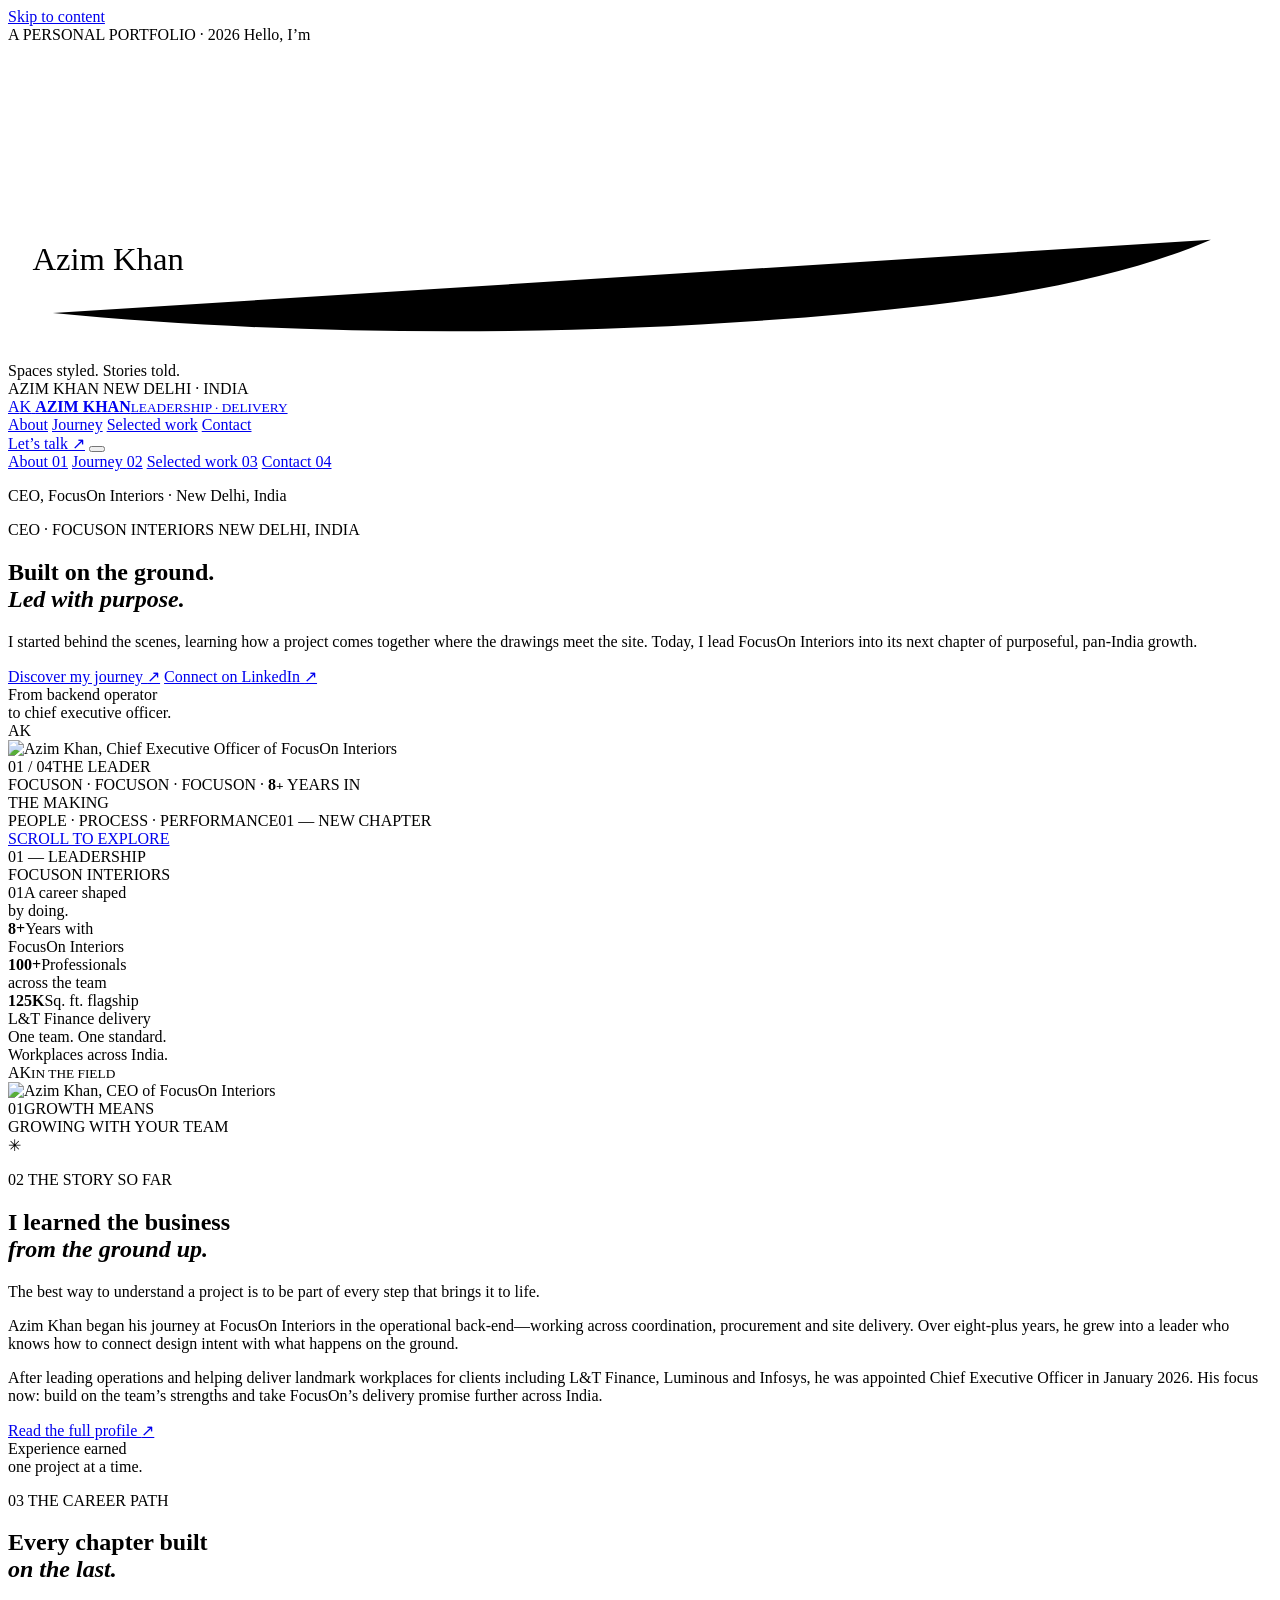
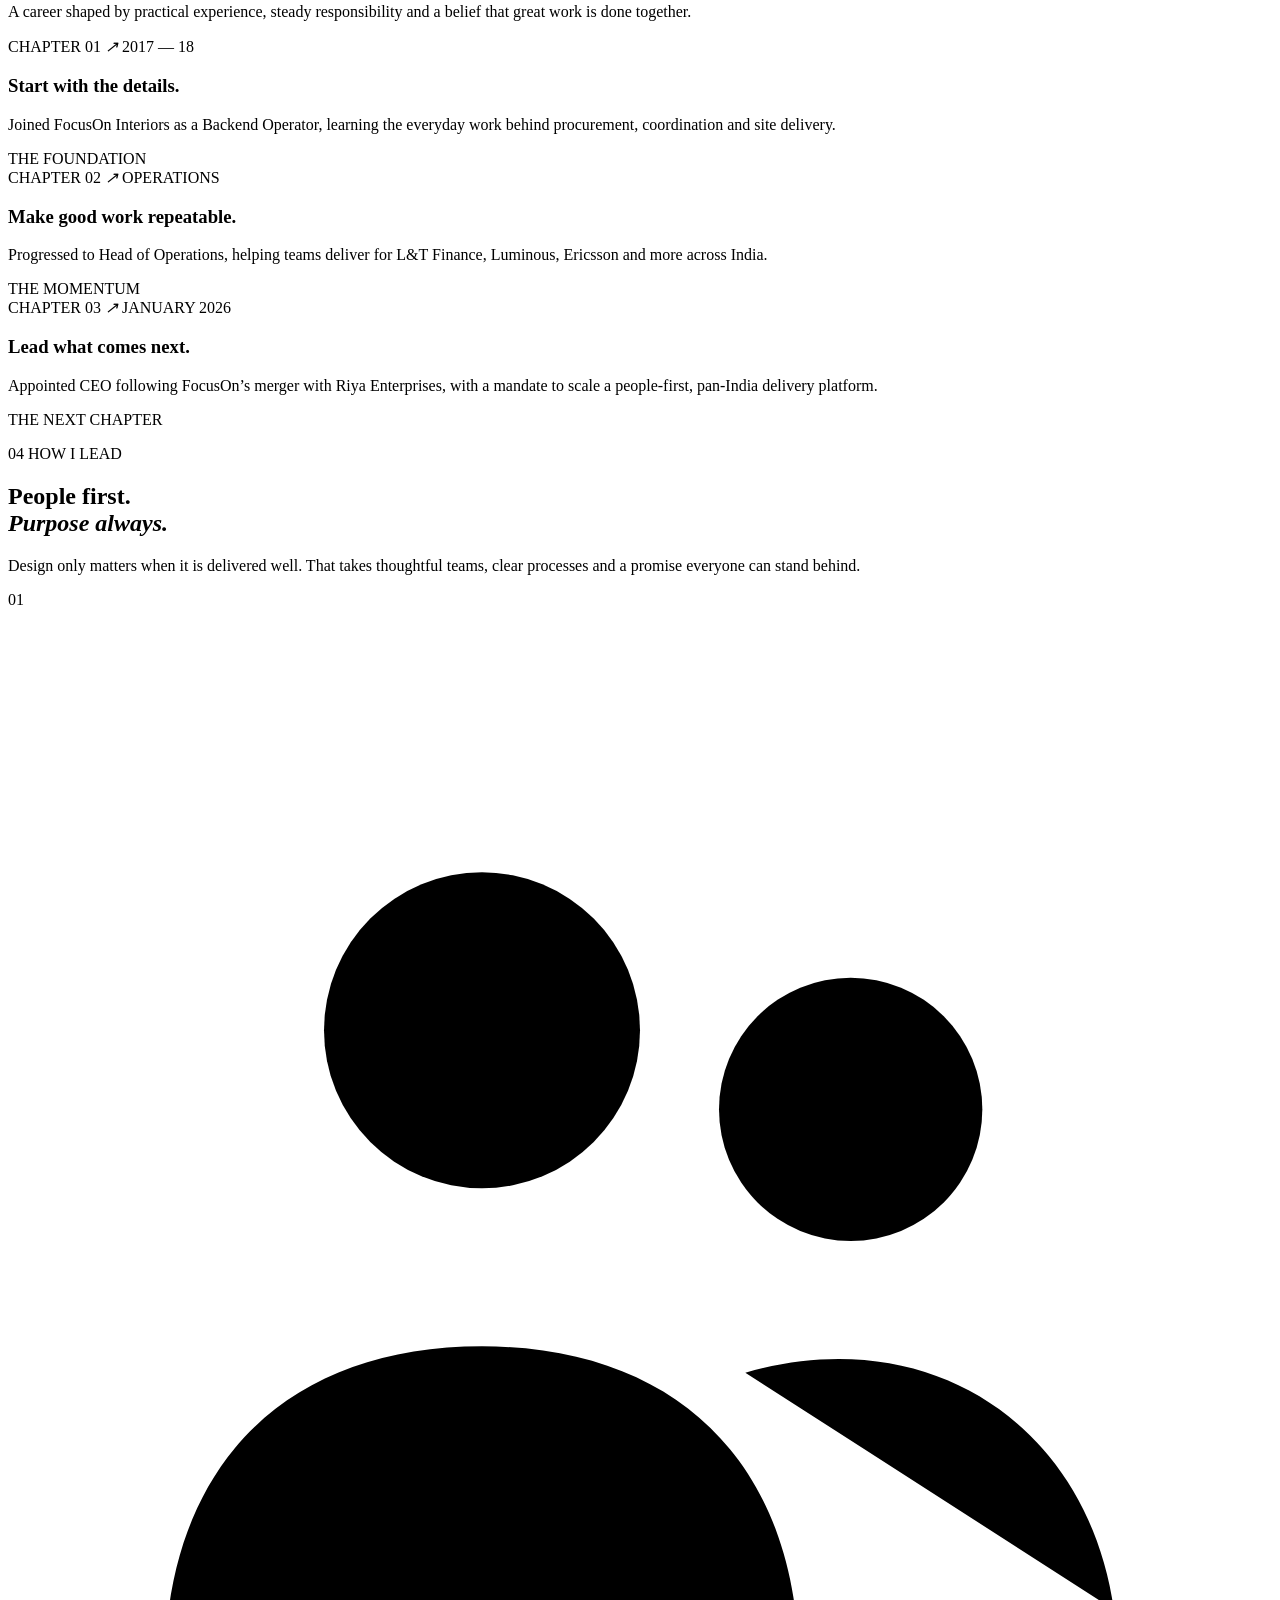
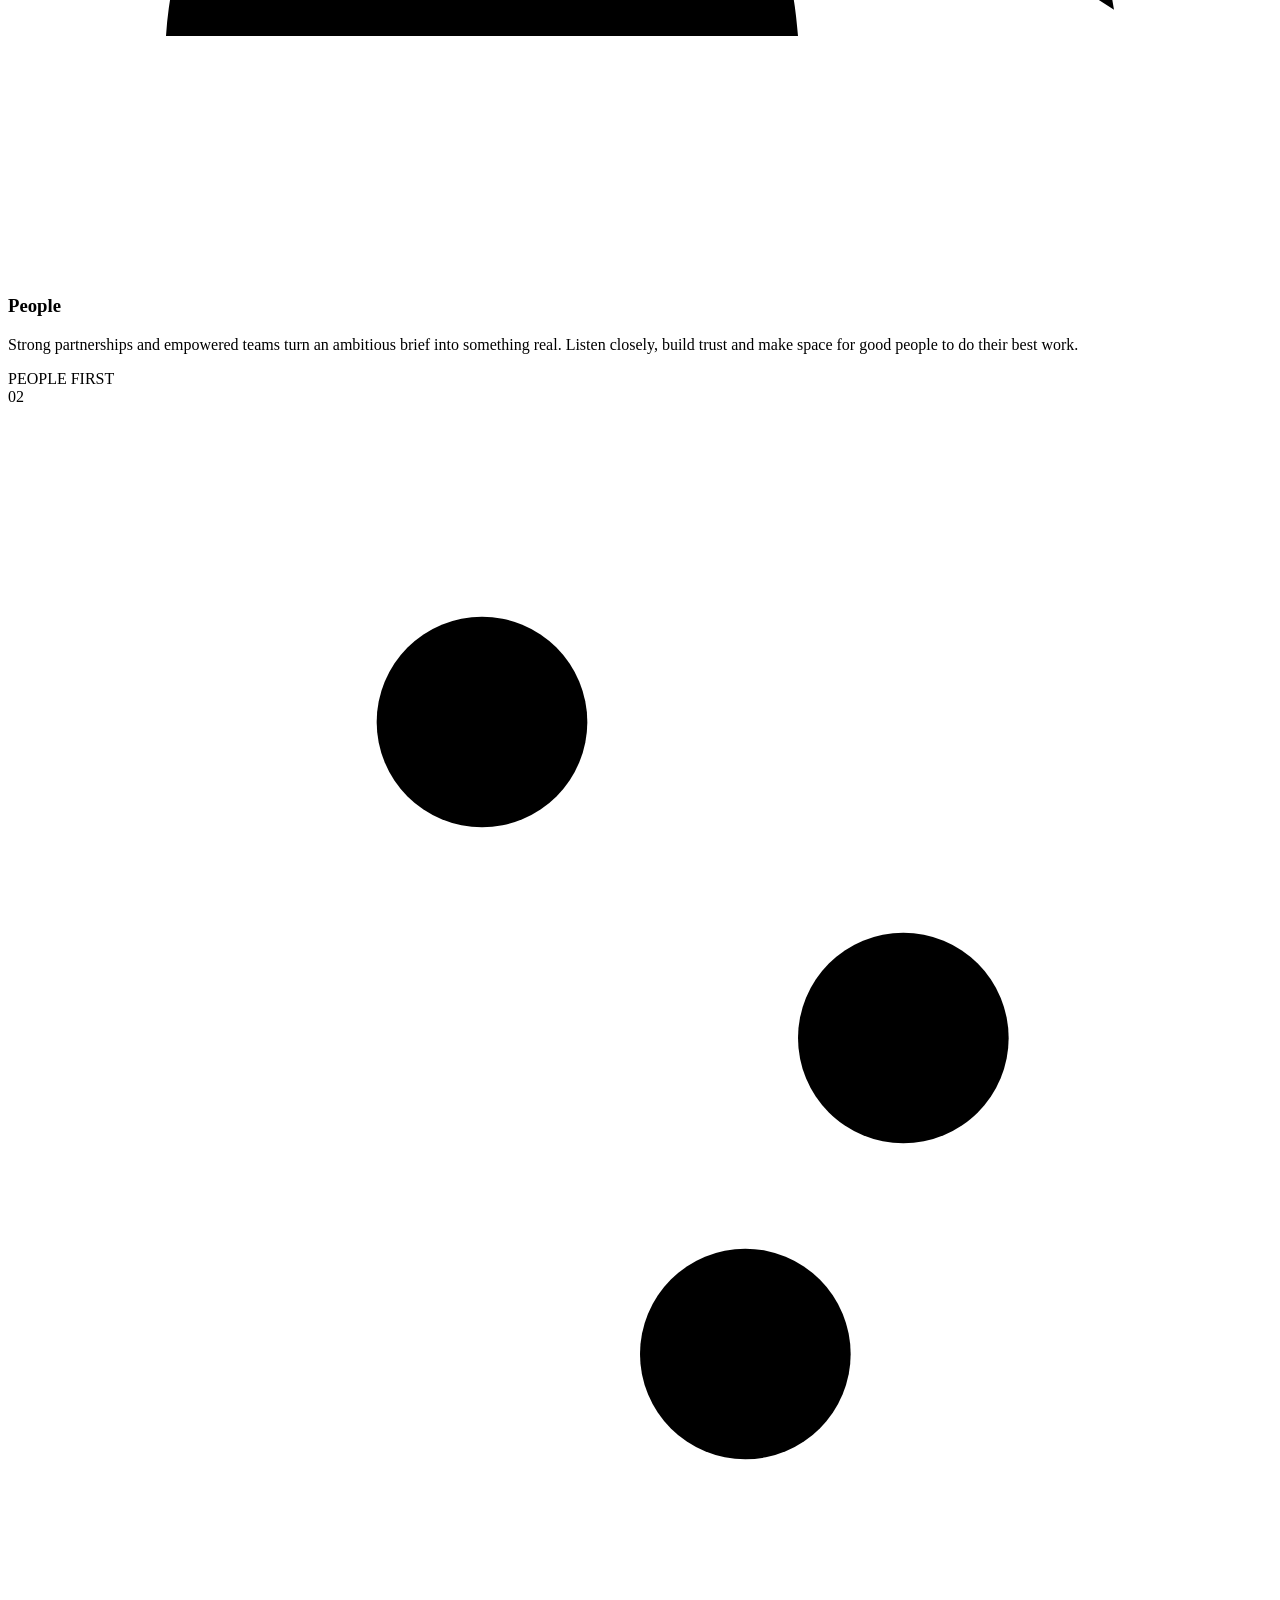
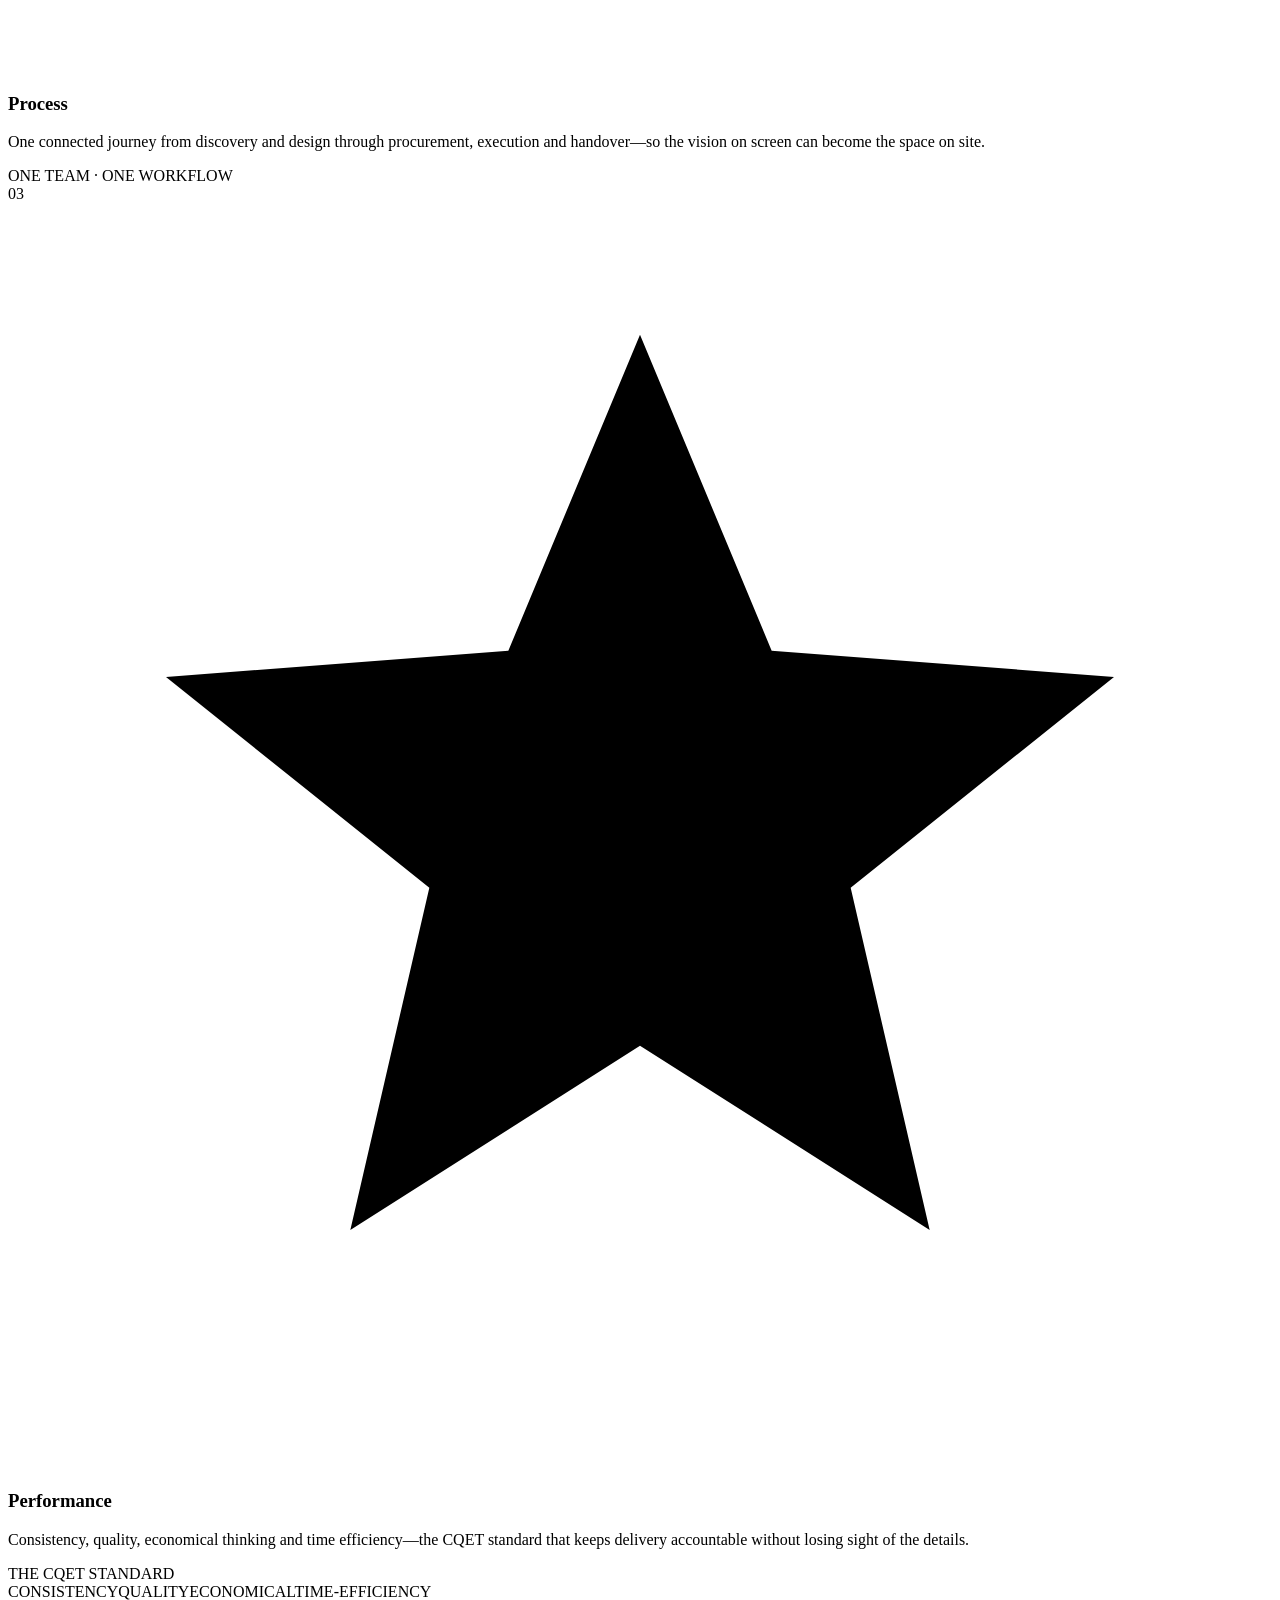
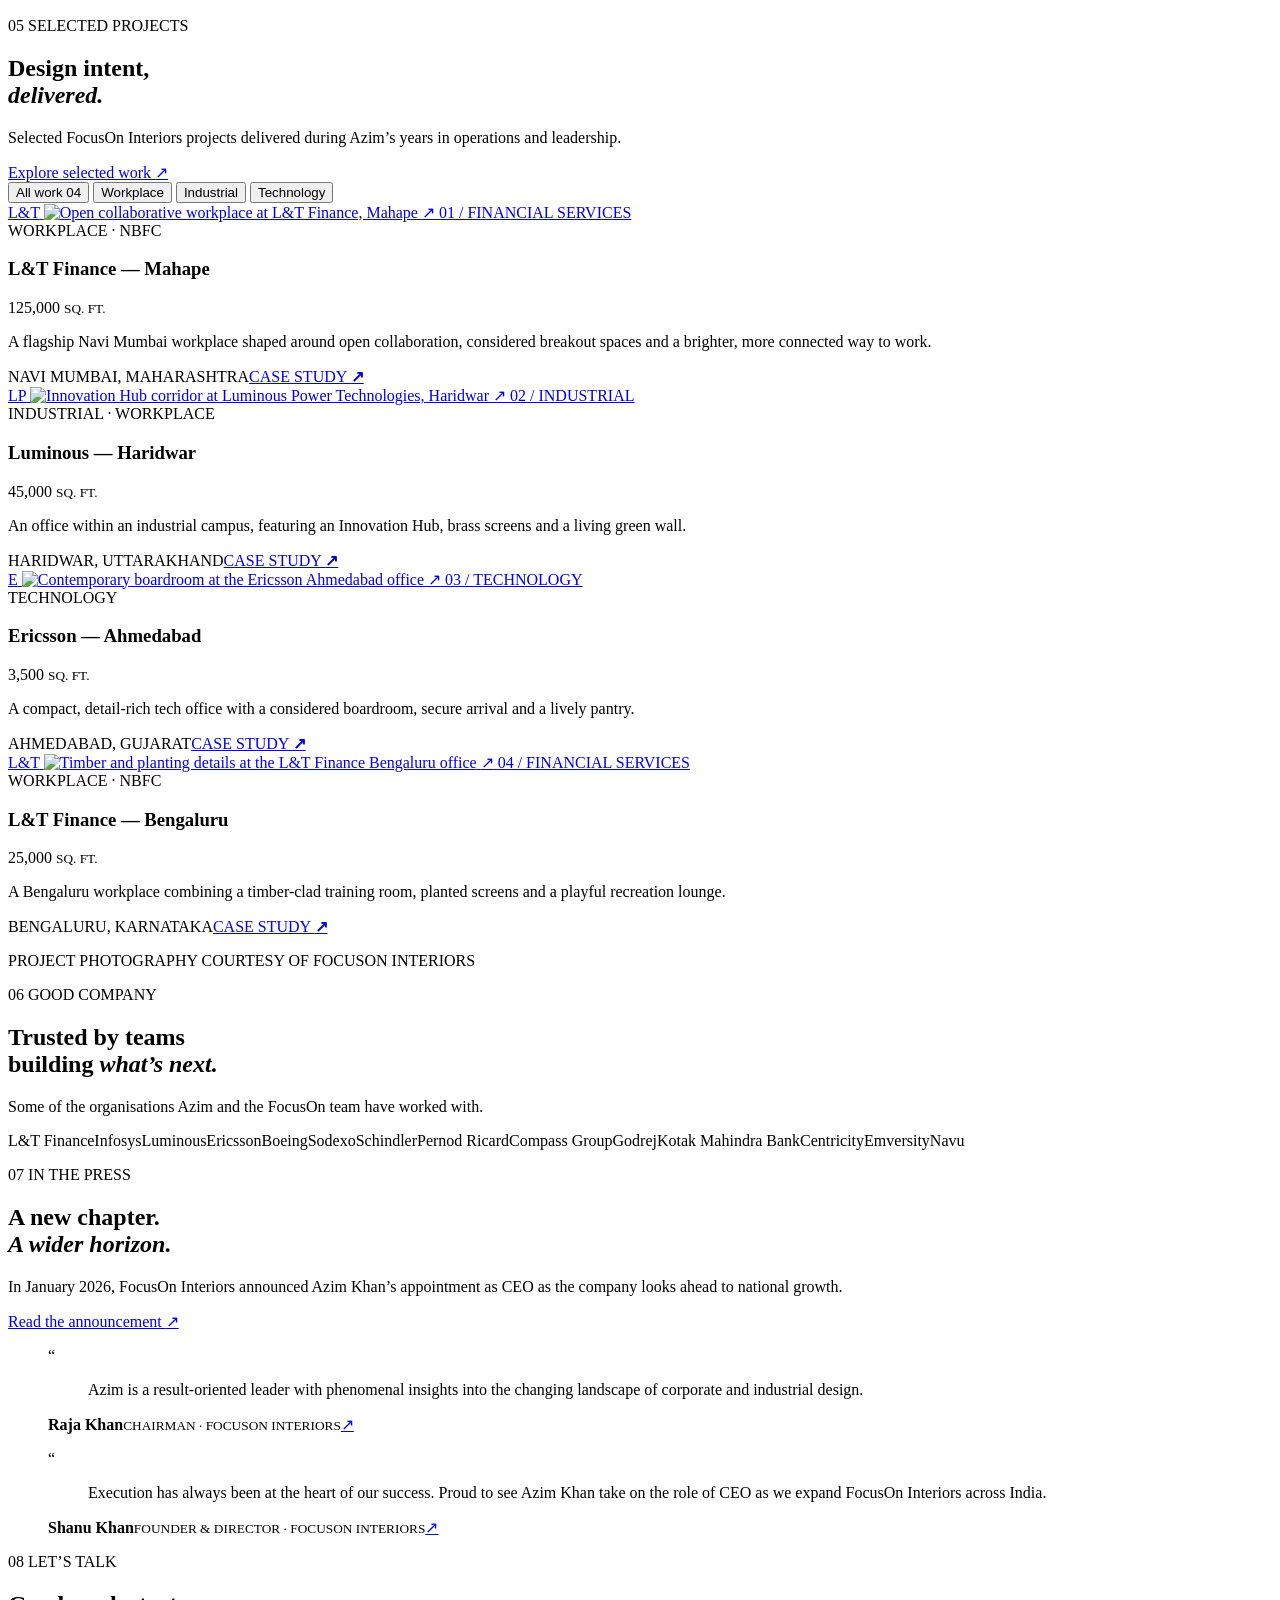
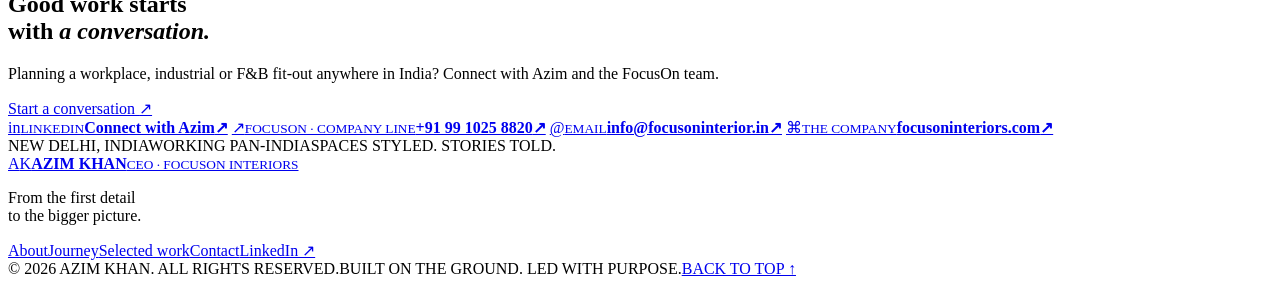
==== index.html @ cc493bc0 "Build Azim Khan multi-page portfolio Co-authored-by: arena-agent <297053741+arena-agent@users.norepl" ====
<!doctype html>
<html lang="en">
<head>
  <meta charset="utf-8">
  <meta name="viewport" content="width=device-width, initial-scale=1">
  <meta name="theme-color" content="#101112">
  <meta name="description" content="Azim Khan is Chief Executive Officer of FocusOn Interiors. Discover his journey from operations to leadership and selected design-build projects across India.">
  <meta property="og:type" content="website">
  <meta property="og:title" content="Azim Khan — Built on the ground. Led with purpose.">
  <meta property="og:description" content="The story, leadership and selected work of Azim Khan, CEO of FocusOn Interiors.">
  <meta property="og:image" content="https://roushan62.github.io/Azim-Khan/assets/img/azim-hero.webp">
  <title>Azim Khan — CEO, FocusOn Interiors</title>
  <link rel="preconnect" href="https://roushan62.github.io" crossorigin>
  <link rel="preconnect" href="https://focusoninteriors.com" crossorigin>
  <link rel="stylesheet" href="styles.css">
  <noscript><style>.preloader { display: none !important; }</style></noscript>
  <script type="application/ld+json">
    {
      "@context": "https://schema.org",
      "@type": "Person",
      "name": "Azim Khan",
      "jobTitle": "Chief Executive Officer",
      "worksFor": {
        "@type": "Organization",
        "name": "FocusOn Interiors",
        "url": "https://focusoninteriors.com/"
      },
      "url": "https://in.linkedin.com/in/azim-khan-1424561a9",
      "sameAs": ["https://in.linkedin.com/in/azim-khan-1424561a9"],
      "address": {
        "@type": "PostalAddress",
        "addressLocality": "New Delhi",
        "addressCountry": "IN"
      }
    }
  </script>
  <script defer src="script.js"></script>
</head>
<body>
  <a class="skip-link" href="#main">Skip to content</a>

  <div class="preloader" id="preloader" role="status" aria-label="Hello, I'm Azim Khan">
    <div class="preloader-center">
      <span class="preloader-kicker">A PERSONAL PORTFOLIO · 2026</span>
      <span class="preloader-hello">Hello, I’m</span>
      <svg class="preloader-signature" viewBox="0 0 620 154" role="img" aria-label="Azim Khan">
        <text class="signature-writing" x="12" y="111">Azim Khan</text>
        <path class="signature-swish" d="M22 132 C156 145, 315 144, 453 128 C505 122, 553 112, 590 96" />
      </svg>
      <span class="preloader-caption">Spaces styled. Stories told.</span>
    </div>
    <div class="preloader-bottom" aria-hidden="true">
      <span>AZIM KHAN</span>
      <span class="preloader-progress"><span></span></span>
      <span>NEW DELHI · INDIA</span>
    </div>
  </div>

  <div class="site-shell" id="top">
    <header class="site-header" id="site-header">
      <div class="header-inner page-width">
        <a class="brand" href="index.html#home" aria-label="Azim Khan, home">
          <span class="brand-monogram">A<span>K</span></span>
          <span class="brand-copy"><strong>AZIM KHAN</strong><small>LEADERSHIP · DELIVERY</small></span>
        </a>

        <nav class="desktop-nav" aria-label="Main navigation">
          <a href="about.html">About</a>
          <a href="journey.html">Journey</a>
          <a href="projects.html">Selected work</a>
          <a href="contact.html">Contact</a>
        </nav>

        <a class="header-contact" href="contact.html">Let’s talk <span aria-hidden="true">↗</span></a>
        <button class="menu-toggle" type="button" aria-label="Open navigation menu" aria-expanded="false" aria-controls="mobile-nav">
          <span></span><span></span>
        </button>
      </div>
      <nav class="mobile-nav" id="mobile-nav" aria-label="Mobile navigation" aria-hidden="true">
        <a href="about.html">About <span>01</span></a>
        <a href="journey.html">Journey <span>02</span></a>
        <a href="projects.html">Selected work <span>03</span></a>
        <a href="contact.html">Contact <span>04</span></a>
        <p>CEO, FocusOn Interiors · New Delhi, India</p>
      </nav>
    </header>

    <main id="main">
      <section class="hero" id="home" aria-labelledby="hero-title">
        <div class="hero-grid page-width">
          <div class="hero-copy">
            <p class="eyebrow hero-eyebrow"><span class="eyebrow-mark"></span> CEO · FOCUSON INTERIORS <i></i> NEW DELHI, INDIA</p>
            <h1 id="hero-title">Built on the ground.<br><em>Led with purpose.</em></h1>
            <p class="hero-intro">I started behind the scenes, learning how a project comes together where the drawings meet the site. Today, I lead FocusOn Interiors into its next chapter of purposeful, pan-India growth.</p>
            <div class="hero-actions">
              <a class="button button-primary" href="journey.html">Discover my journey <span aria-hidden="true">↗</span></a>
              <a class="text-link" href="https://in.linkedin.com/in/azim-khan-1424561a9" target="_blank" rel="noopener noreferrer">Connect on LinkedIn <span aria-hidden="true">↗</span></a>
            </div>
            <div class="hero-note"><span class="note-line"></span><span>From backend operator<br>to chief executive officer.</span></div>
          </div>

          <div class="hero-visual-wrap">
            <div class="hero-visual" data-image-frame>
              <div class="hero-visual-backdrop" aria-hidden="true"><span>AK</span></div>
              <img class="hero-portrait" src="https://roushan62.github.io/Azim-Khan/assets/img/azim-hero.webp" alt="Azim Khan, Chief Executive Officer of FocusOn Interiors" fetchpriority="high">
              <div class="hero-image-shade" aria-hidden="true"></div>
              <div class="portrait-index"><span>01 / 04</span><span>THE LEADER</span></div>
              <div class="portrait-stamp" aria-label="Eight years of execution at FocusOn Interiors">
                <span class="stamp-orbit" aria-hidden="true">FOCUSON · FOCUSON · FOCUSON ·</span>
                <strong>8<small>+</small></strong>
                <span>YEARS IN<br>THE MAKING</span>
              </div>
            </div>
            <div class="hero-visual-caption"><span>PEOPLE · PROCESS · PERFORMANCE</span><span>01 — NEW CHAPTER</span></div>
          </div>
        </div>
        <a class="scroll-cue" href="#at-a-glance"><span class="scroll-cue-line"></span> SCROLL TO EXPLORE</a>
        <div class="hero-corner-label" aria-hidden="true">01 — LEADERSHIP<br>FOCUSON INTERIORS</div>
      </section>

      <section class="at-a-glance" id="at-a-glance" aria-label="At a glance">
        <div class="glance-inner page-width">
          <div class="glance-label"><span class="section-index">01</span><span>A career shaped<br>by doing.</span></div>
          <div class="glance-item"><strong>8<span>+</span></strong><span>Years with<br>FocusOn Interiors</span></div>
          <div class="glance-item"><strong>100<span>+</span></strong><span>Professionals<br>across the team</span></div>
          <div class="glance-item"><strong>125<span class="unit">K</span></strong><span>Sq. ft. flagship<br>L&amp;T Finance delivery</span></div>
          <div class="glance-item glance-note"><span class="glance-dot"></span><span>One team. One standard.<br>Workplaces across India.</span></div>
        </div>
      </section>

      <section class="story-section section-pad" id="story" aria-labelledby="story-title">
        <div class="page-width story-grid">
          <div class="story-media reveal" data-image-frame>
            <div class="story-photo-fallback" aria-hidden="true"><span>AK</span><small>IN THE FIELD</small></div>
            <img class="story-photo" src="https://roushan62.github.io/Azim-Khan/assets/img/azim-standing.webp" alt="Azim Khan, CEO of FocusOn Interiors" loading="lazy">
            <div class="story-photo-note"><span class="note-number">01</span><span>GROWTH MEANS<br>GROWING WITH YOUR TEAM</span></div>
            <span class="story-media-spark" aria-hidden="true">✳</span>
          </div>
          <div class="story-copy reveal">
            <p class="eyebrow"><span class="section-index">02</span> THE STORY SO FAR</p>
            <h2 class="section-title" id="story-title">I learned the business<br><em>from the ground up.</em></h2>
            <p class="story-lede">The best way to understand a project is to be part of every step that brings it to life.</p>
            <p>Azim Khan began his journey at FocusOn Interiors in the operational back-end—working across coordination, procurement and site delivery. Over eight-plus years, he grew into a leader who knows how to connect design intent with what happens on the ground.</p>
            <p>After leading operations and helping deliver landmark workplaces for clients including L&amp;T Finance, Luminous and Infosys, he was appointed Chief Executive Officer in January 2026. His focus now: build on the team’s strengths and take FocusOn’s delivery promise further across India.</p>
            <a class="underlined-link" href="about.html">Read the full profile <span aria-hidden="true">↗</span></a>
            <div class="story-signoff"><span class="signoff-rule"></span><span>Experience earned<br>one project at a time.</span></div>
          </div>
        </div>
      </section>

      <section class="timeline-section section-pad" aria-labelledby="timeline-title">
        <div class="page-width">
          <div class="section-heading reveal">
            <div><p class="eyebrow"><span class="section-index">03</span> THE CAREER PATH</p><h2 class="section-title" id="timeline-title">Every chapter built<br><em>on the last.</em></h2></div>
            <p class="heading-aside">A career shaped by practical experience, steady responsibility and a belief that great work is done together.</p>
          </div>
          <div class="timeline-grid">
            <article class="timeline-card reveal">
              <span class="timeline-step">CHAPTER 01 <i>↗</i></span>
              <span class="timeline-year">2017 — 18</span>
              <h3>Start with the details.</h3>
              <p>Joined FocusOn Interiors as a Backend Operator, learning the everyday work behind procurement, coordination and site delivery.</p>
              <span class="timeline-foot">THE FOUNDATION</span>
            </article>
            <article class="timeline-card reveal">
              <span class="timeline-step">CHAPTER 02 <i>↗</i></span>
              <span class="timeline-year">OPERATIONS</span>
              <h3>Make good work repeatable.</h3>
              <p>Progressed to Head of Operations, helping teams deliver for L&amp;T Finance, Luminous, Ericsson and more across India.</p>
              <span class="timeline-foot">THE MOMENTUM</span>
            </article>
            <article class="timeline-card timeline-card-current reveal">
              <span class="timeline-step">CHAPTER 03 <i>↗</i></span>
              <span class="timeline-year">JANUARY 2026</span>
              <h3>Lead what comes next.</h3>
              <p>Appointed CEO following FocusOn’s merger with Riya Enterprises, with a mandate to scale a people-first, pan-India delivery platform.</p>
              <span class="timeline-foot">THE NEXT CHAPTER</span>
            </article>
          </div>
        </div>
      </section>

      <section class="leadership-section section-pad" id="leadership" aria-labelledby="leadership-title">
        <div class="leadership-glow" aria-hidden="true"></div>
        <div class="page-width">
          <div class="leadership-top reveal">
            <div><p class="eyebrow"><span class="section-index">04</span> HOW I LEAD</p><h2 class="section-title" id="leadership-title">People first.<br><em>Purpose always.</em></h2></div>
            <p>Design only matters when it is delivered well. That takes thoughtful teams, clear processes and a promise everyone can stand behind.</p>
          </div>
          <div class="leadership-cards">
            <article class="principle-card reveal">
              <span class="principle-number">01</span>
              <div class="principle-icon" aria-hidden="true"><svg viewBox="0 0 48 48"><circle cx="18" cy="16" r="6"></circle><circle cx="32" cy="19" r="5"></circle><path d="M6 39c.5-7 5-11 12-11s11.5 4 12 11M28 29c7-2 13 2 14 9"></path></svg></div>
              <h3>People</h3>
              <p>Strong partnerships and empowered teams turn an ambitious brief into something real. Listen closely, build trust and make space for good people to do their best work.</p>
              <span class="principle-tag">PEOPLE FIRST</span>
            </article>
            <article class="principle-card reveal">
              <span class="principle-number">02</span>
              <div class="principle-icon" aria-hidden="true"><svg viewBox="0 0 48 48"><path d="M10 12h28M10 24h18M10 36h28"></path><circle cx="34" cy="24" r="4"></circle><circle cx="18" cy="12" r="4"></circle><circle cx="28" cy="36" r="4"></circle></svg></div>
              <h3>Process</h3>
              <p>One connected journey from discovery and design through procurement, execution and handover—so the vision on screen can become the space on site.</p>
              <span class="principle-tag">ONE TEAM · ONE WORKFLOW</span>
            </article>
            <article class="principle-card reveal">
              <span class="principle-number">03</span>
              <div class="principle-icon" aria-hidden="true"><svg viewBox="0 0 48 48"><path d="M24 5l5 12 13 1-10 8 3 13-11-7-11 7 3-13-10-8 13-1z"></path></svg></div>
              <h3>Performance</h3>
              <p>Consistency, quality, economical thinking and time efficiency—the CQET standard that keeps delivery accountable without losing sight of the details.</p>
              <span class="principle-tag">THE CQET STANDARD</span>
            </article>
          </div>
          <div class="cqet-line reveal"><span>CONSISTENCY</span><i></i><span>QUALITY</span><i></i><span>ECONOMICAL</span><i></i><span>TIME-EFFICIENCY</span></div>
        </div>
      </section>

      <section class="work-section section-pad" id="work" aria-labelledby="work-title">
        <div class="page-width">
          <div class="section-heading work-heading reveal">
            <div><p class="eyebrow"><span class="section-index">05</span> SELECTED PROJECTS</p><h2 class="section-title" id="work-title">Design intent,<br><em>delivered.</em></h2></div>
            <div class="work-intro"><p>Selected FocusOn Interiors projects delivered during Azim’s years in operations and leadership.</p><a class="underlined-link" href="projects.html">Explore selected work <span aria-hidden="true">↗</span></a></div>
          </div>
          <div class="project-filters reveal" role="group" aria-label="Filter projects">
            <button class="filter-button is-active" type="button" data-filter="all" aria-pressed="true">All work <span>04</span></button>
            <button class="filter-button" type="button" data-filter="workplace" aria-pressed="false">Workplace</button>
            <button class="filter-button" type="button" data-filter="industrial" aria-pressed="false">Industrial</button>
            <button class="filter-button" type="button" data-filter="technology" aria-pressed="false">Technology</button>
          </div>

          <div class="project-grid">
            <article class="project-card project-card-featured reveal" data-category="workplace">
              <a class="project-image" href="https://focusoninteriors.com/projects/lt-finance-navi-mumbai/" target="_blank" rel="noopener noreferrer" aria-label="View L and T Finance Mahape project on FocusOn Interiors">
                <span class="image-fallback" aria-hidden="true">L&amp;T</span>
                <img src="https://roushan62.github.io/Azim-Khan/assets/img/lt-mahape-1.webp" alt="Open collaborative workplace at L&amp;T Finance, Mahape" loading="lazy">
                <span class="image-open" aria-hidden="true">↗</span>
                <span class="project-image-label">01 / FINANCIAL SERVICES</span>
              </a>
              <div class="project-details"><div class="project-heading"><div><span class="project-category">WORKPLACE · NBFC</span><h3>L&amp;T Finance — Mahape</h3></div><span class="project-area">125,000 <small>SQ. FT.</small></span></div><p>A flagship Navi Mumbai workplace shaped around open collaboration, considered breakout spaces and a brighter, more connected way to work.</p><div class="project-meta"><span>NAVI MUMBAI, MAHARASHTRA</span><a href="https://focusoninteriors.com/projects/lt-finance-navi-mumbai/" target="_blank" rel="noopener noreferrer">CASE STUDY <b aria-hidden="true">↗</b></a></div></div>
            </article>

            <article class="project-card reveal" data-category="industrial">
              <a class="project-image" href="https://focusoninteriors.com/projects/luminous-power-haridwar/" target="_blank" rel="noopener noreferrer" aria-label="View Luminous Power Technologies Haridwar project on FocusOn Interiors">
                <span class="image-fallback" aria-hidden="true">LP</span>
                <img src="https://roushan62.github.io/Azim-Khan/assets/img/luminous-hub.webp" alt="Innovation Hub corridor at Luminous Power Technologies, Haridwar" loading="lazy">
                <span class="image-open" aria-hidden="true">↗</span>
                <span class="project-image-label">02 / INDUSTRIAL</span>
              </a>
              <div class="project-details"><div class="project-heading"><div><span class="project-category">INDUSTRIAL · WORKPLACE</span><h3>Luminous — Haridwar</h3></div><span class="project-area">45,000 <small>SQ. FT.</small></span></div><p>An office within an industrial campus, featuring an Innovation Hub, brass screens and a living green wall.</p><div class="project-meta"><span>HARIDWAR, UTTARAKHAND</span><a href="https://focusoninteriors.com/projects/luminous-power-haridwar/" target="_blank" rel="noopener noreferrer">CASE STUDY <b aria-hidden="true">↗</b></a></div></div>
            </article>

            <article class="project-card reveal" data-category="technology">
              <a class="project-image" href="https://focusoninteriors.com/projects/ericsson-ahmedabad/" target="_blank" rel="noopener noreferrer" aria-label="View Ericsson Ahmedabad project on FocusOn Interiors">
                <span class="image-fallback" aria-hidden="true">E</span>
                <img src="https://roushan62.github.io/Azim-Khan/assets/img/ericsson-c-a.webp" alt="Contemporary boardroom at the Ericsson Ahmedabad office" loading="lazy">
                <span class="image-open" aria-hidden="true">↗</span>
                <span class="project-image-label">03 / TECHNOLOGY</span>
              </a>
              <div class="project-details"><div class="project-heading"><div><span class="project-category">TECHNOLOGY</span><h3>Ericsson — Ahmedabad</h3></div><span class="project-area">3,500 <small>SQ. FT.</small></span></div><p>A compact, detail-rich tech office with a considered boardroom, secure arrival and a lively pantry.</p><div class="project-meta"><span>AHMEDABAD, GUJARAT</span><a href="https://focusoninteriors.com/projects/ericsson-ahmedabad/" target="_blank" rel="noopener noreferrer">CASE STUDY <b aria-hidden="true">↗</b></a></div></div>
            </article>

            <article class="project-card reveal" data-category="workplace">
              <a class="project-image" href="https://focusoninteriors.com/projects/lt-finance-bangalore/" target="_blank" rel="noopener noreferrer" aria-label="View L and T Finance Bengaluru project on FocusOn Interiors">
                <span class="image-fallback" aria-hidden="true">L&amp;T</span>
                <img src="https://roushan62.github.io/Azim-Khan/assets/img/lt-blr-arch.webp" alt="Timber and planting details at the L&amp;T Finance Bengaluru office" loading="lazy">
                <span class="image-open" aria-hidden="true">↗</span>
                <span class="project-image-label">04 / FINANCIAL SERVICES</span>
              </a>
              <div class="project-details"><div class="project-heading"><div><span class="project-category">WORKPLACE · NBFC</span><h3>L&amp;T Finance — Bengaluru</h3></div><span class="project-area">25,000 <small>SQ. FT.</small></span></div><p>A Bengaluru workplace combining a timber-clad training room, planted screens and a playful recreation lounge.</p><div class="project-meta"><span>BENGALURU, KARNATAKA</span><a href="https://focusoninteriors.com/projects/lt-finance-bangalore/" target="_blank" rel="noopener noreferrer">CASE STUDY <b aria-hidden="true">↗</b></a></div></div>
            </article>
          </div>
          <p class="work-credit">PROJECT PHOTOGRAPHY COURTESY OF FOCUSON INTERIORS</p>
        </div>
      </section>

      <section class="client-section" aria-labelledby="client-title">
        <div class="page-width client-inner">
          <div class="client-intro reveal"><p class="eyebrow"><span class="section-index">06</span> GOOD COMPANY</p><h2 id="client-title">Trusted by teams<br>building <em>what’s next.</em></h2><p>Some of the organisations Azim and the FocusOn team have worked with.</p></div>
          <div class="client-list reveal" aria-label="Selected FocusOn Interiors clients"><span>L&amp;T Finance</span><span>Infosys</span><span>Luminous</span><span>Ericsson</span><span>Boeing</span><span>Sodexo</span><span>Schindler</span><span>Pernod Ricard</span><span>Compass Group</span><span>Godrej</span><span>Kotak Mahindra Bank</span><span>Centricity</span><span>Emversity</span><span>Navu</span></div>
        </div>
      </section>

      <section class="press-section section-pad" id="press" aria-labelledby="press-title">
        <div class="page-width press-grid">
          <div class="press-intro reveal"><p class="eyebrow"><span class="section-index">07</span> IN THE PRESS</p><h2 class="section-title" id="press-title">A new chapter.<br><em>A wider horizon.</em></h2><p>In January 2026, FocusOn Interiors announced Azim Khan’s appointment as CEO as the company looks ahead to national growth.</p><a class="underlined-link" href="https://www.rprealtyplus.com/article/focuson-interiors-names-azim-khan-ceo-to-drive-national-expansion-123855.html" target="_blank" rel="noopener noreferrer">Read the announcement <span aria-hidden="true">↗</span></a></div>
          <div class="press-quotes">
            <figure class="quote-card reveal"><span class="quote-mark" aria-hidden="true">“</span><blockquote>Azim is a result-oriented leader with phenomenal insights into the changing landscape of corporate and industrial design.</blockquote><figcaption><span><strong>Raja Khan</strong><small>CHAIRMAN · FOCUSON INTERIORS</small></span><a href="https://www.rprealtyplus.com/article/focuson-interiors-names-azim-khan-ceo-to-drive-national-expansion-123855.html" target="_blank" rel="noopener noreferrer" aria-label="Read Raja Khan's quote at Realty Plus">↗</a></figcaption></figure>
            <figure class="quote-card quote-card-small reveal"><span class="quote-mark" aria-hidden="true">“</span><blockquote>Execution has always been at the heart of our success. Proud to see Azim Khan take on the role of CEO as we expand FocusOn Interiors across India.</blockquote><figcaption><span><strong>Shanu Khan</strong><small>FOUNDER &amp; DIRECTOR · FOCUSON INTERIORS</small></span><a href="https://www.linkedin.com/in/shanu-khan-9955911b7/" target="_blank" rel="noopener noreferrer" aria-label="Visit Shanu Khan on LinkedIn">↗</a></figcaption></figure>
          </div>
        </div>
      </section>

      <section class="contact-section section-pad" id="contact" aria-labelledby="contact-title">
        <div class="page-width contact-panel reveal">
          <div class="contact-signal" aria-hidden="true"><span></span><span></span><span></span><span></span><span></span><span></span><span></span><span></span><span></span></div>
          <div class="contact-copy"><p class="eyebrow"><span class="section-index">08</span> LET’S TALK</p><h2 id="contact-title">Good work starts<br>with <em>a conversation.</em></h2><p>Planning a workplace, industrial or F&amp;B fit-out anywhere in India? Connect with Azim and the FocusOn team.</p><a class="button button-light" href="mailto:info@focusoninterior.in?subject=Business%20inquiry%20for%20Azim%20Khan">Start a conversation <span aria-hidden="true">↗</span></a></div>
          <div class="contact-details">
            <a class="contact-detail" href="https://in.linkedin.com/in/azim-khan-1424561a9" target="_blank" rel="noopener noreferrer"><span class="contact-icon" aria-hidden="true">in</span><span><small>LINKEDIN</small><strong>Connect with Azim</strong></span><b aria-hidden="true">↗</b></a>
            <a class="contact-detail" href="tel:+919910258820"><span class="contact-icon contact-phone" aria-hidden="true">↗</span><span><small>FOCUSON · COMPANY LINE</small><strong>+91 99 1025 8820</strong></span><b aria-hidden="true">↗</b></a>
            <a class="contact-detail" href="mailto:info@focusoninterior.in"><span class="contact-icon contact-mail" aria-hidden="true">@</span><span><small>EMAIL</small><strong>info@focusoninterior.in</strong></span><b aria-hidden="true">↗</b></a>
            <a class="contact-detail" href="https://focusoninteriors.com/" target="_blank" rel="noopener noreferrer"><span class="contact-icon contact-web" aria-hidden="true">⌘</span><span><small>THE COMPANY</small><strong>focusoninteriors.com</strong></span><b aria-hidden="true">↗</b></a>
          </div>
          <div class="contact-footer"><span>NEW DELHI, INDIA</span><span>WORKING PAN-INDIA</span><span>SPACES STYLED. STORIES TOLD.</span></div>
        </div>
      </section>
    </main>

    <footer class="site-footer">
      <div class="page-width footer-main">
        <a class="brand footer-brand" href="index.html#home" aria-label="Azim Khan, back to top"><span class="brand-monogram">A<span>K</span></span><span class="brand-copy"><strong>AZIM KHAN</strong><small>CEO · FOCUSON INTERIORS</small></span></a>
        <p>From the first detail<br>to the bigger picture.</p>
        <div class="footer-links"><a href="about.html">About</a><a href="journey.html">Journey</a><a href="projects.html">Selected work</a><a href="contact.html">Contact</a><a href="https://in.linkedin.com/in/azim-khan-1424561a9" target="_blank" rel="noopener noreferrer">LinkedIn ↗</a></div>
      </div>
      <div class="page-width footer-bottom"><span>© <span id="current-year">2026</span> AZIM KHAN. ALL RIGHTS RESERVED.</span><span>BUILT ON THE GROUND. LED WITH PURPOSE.</span><a href="#top">BACK TO TOP ↑</a></div>
    </footer>
  </div>
</body>
</html>
---- styles.css ----
/* Standalone HTML pages */
.desktop-nav a[aria-current="page"]::after { transform: scaleX(1); }
.desktop-nav a[aria-current="page"] { color: #fff; }

.inner-hero {
  position: relative;
  overflow: hidden;
  padding: 84px 0 72px;
  border-bottom: 1px solid rgba(255,255,255,.07);
  background: radial-gradient(ellipse at 80% 50%, rgba(131,37,43,.18), transparent 38%), linear-gradient(116deg, #111213, #151415);
}
.inner-hero::before { position: absolute; inset: 0; content: ""; opacity: .12; pointer-events: none; background-image: linear-gradient(rgba(255,255,255,.08) 1px, transparent 1px), linear-gradient(90deg, rgba(255,255,255,.08) 1px, transparent 1px); background-size: 88px 88px; mask-image: linear-gradient(90deg, transparent 28%, #000); }
.inner-hero::after { position: absolute; right: -170px; bottom: -390px; width: 570px; height: 570px; border: 1px solid rgba(225,74,80,.11); border-radius: 50%; content: ""; pointer-events: none; }
.inner-hero-grid { position: relative; z-index: 1; display: grid; grid-template-columns: minmax(0, 1.1fr) minmax(310px, .72fr); align-items: center; gap: clamp(55px, 8vw, 120px); }
.inner-hero-copy .eyebrow { margin-bottom: 22px; }
.inner-hero-copy h1 { margin: 0; font-size: clamp(50px, 6.3vw, 79px); font-weight: 540; letter-spacing: -.07em; line-height: .99; }
.inner-hero-copy h1 em { color: #ee5a5f; font-family: var(--serif); font-weight: 400; letter-spacing: -.06em; }
.inner-hero-copy > p:not(.eyebrow) { max-width: 550px; margin: 25px 0 0; color: #aaa5a0; font-size: 12px; line-height: 1.9; }
.page-breadcrumb { display: flex; align-items: center; gap: 11px; margin-top: 32px; color: #77736e; font-size: 7px; font-weight: 700; letter-spacing: .17em; }
.page-breadcrumb a { color: #c1bcb7; transition: color .2s ease; }
.page-breadcrumb a:hover { color: var(--red); }
.page-breadcrumb span:nth-child(2) { color: var(--red); }
.inner-hero-visual { position: relative; justify-self: end; width: min(100%, 420px); aspect-ratio: 1.08; overflow: hidden; border: 1px solid rgba(255,255,255,.16); background: radial-gradient(ellipse at 50% 35%, rgba(225,74,80,.4), transparent 43%), linear-gradient(145deg, #30292a, #121314 68%); box-shadow: 0 25px 80px rgba(0,0,0,.25); }
.inner-hero-visual::before { position: absolute; z-index: 2; inset: 12px; border: 1px solid rgba(255,255,255,.15); content: ""; pointer-events: none; }
.inner-hero-visual img { position: absolute; inset: 0; width: 100%; height: 100%; object-fit: cover; opacity: 0; filter: saturate(.83); transition: opacity .5s ease, transform .65s ease, filter .3s ease; }
.inner-hero-visual.image-ready img { opacity: 1; }
.inner-hero-visual:hover img { transform: scale(1.025); filter: saturate(1); }
.inner-hero-fallback { position: absolute; inset: 0; display: grid; place-items: center; overflow: hidden; background: radial-gradient(ellipse at 50% 38%, rgba(225,74,80,.34), transparent 43%), linear-gradient(140deg, #2b2728, #131415 70%); }
.inner-hero-fallback::after { position: absolute; top: 11%; right: -16%; width: 67%; aspect-ratio: 1; border: 1px solid rgba(255,255,255,.13); border-radius: 50%; content: ""; }
.inner-hero-fallback span { color: rgba(255,255,255,.12); font-family: var(--serif); font-size: clamp(110px, 17vw, 190px); letter-spacing: -.15em; padding-right: .15em; }
.inner-hero-visual.image-ready .inner-hero-fallback { opacity: 0; }
.inner-hero-visual-label { position: absolute; z-index: 3; right: 25px; bottom: 24px; left: 25px; color: rgba(255,255,255,.79); font-size: 7px; font-weight: 650; letter-spacing: .16em; }
.inner-hero-portrait { width: min(100%, 355px); aspect-ratio: .82; }
.inner-hero-portrait img { object-position: 50% 25%; }
.inner-hero-work { aspect-ratio: 1.25; }
.inner-hero-work::after { position: absolute; z-index: 1; inset: 45% 0 0; border: 0; background: linear-gradient(0deg, rgba(10,11,12,.72), transparent); content: ""; pointer-events: none; }

.bio-facts { border-bottom: 1px solid var(--line); background: #171819; }
.bio-facts-grid { display: grid; grid-template-columns: repeat(4, 1fr); }
.bio-facts-grid > div { display: flex; min-height: 123px; flex-direction: column; justify-content: center; gap: 5px; padding: 19px 22px; border-right: 1px solid var(--line); }
.bio-facts-grid > div:first-child { border-left: 1px solid var(--line); }
.bio-facts-grid > div > span { color: var(--red); font-size: 7px; font-weight: 700; letter-spacing: .16em; }
.bio-facts-grid strong { color: #efebe7; font-family: var(--serif); font-size: 20px; font-weight: 400; line-height: 1.2; }
.bio-facts-grid small { color: #8e8984; font-size: 8px; }
.biography-section { background: #101112; }
.biography-grid { display: grid; grid-template-columns: .7fr 1.3fr; align-items: start; gap: clamp(45px, 8vw, 110px); }
.bio-side-note { position: relative; min-height: 385px; overflow: hidden; padding: 35px 31px; border: 1px solid var(--line); background: radial-gradient(ellipse at 0 100%, rgba(147,39,46,.15), transparent 60%), #151617; }
.bio-side-note::after { position: absolute; right: -88px; bottom: -96px; width: 230px; height: 230px; border: 1px solid rgba(225,74,80,.16); border-radius: 50%; content: ""; }
.bio-side-number { position: absolute; top: 22px; right: 24px; color: rgba(255,255,255,.32); font-size: 8px; letter-spacing: .15em; }
.bio-side-note .eyebrow { margin: 0; color: #aaa49e; font-size: 7px; }
.bio-side-note blockquote { position: relative; z-index: 1; max-width: 360px; margin: 67px 0 37px; color: #eee9e4; font-family: var(--serif); font-size: clamp(23px, 2.6vw, 34px); font-style: italic; line-height: 1.35; }
.bio-side-rule { display: block; width: 42px; height: 1px; background: var(--red); }
.bio-side-note > small { display: block; margin-top: 14px; color: #817c77; font-size: 7px; font-weight: 700; letter-spacing: .13em; }
.biography-copy { padding-top: 7px; }
.biography-copy .eyebrow { margin-bottom: 20px; }
.biography-lede { margin: 25px 0 14px !important; color: #ded9d4 !important; font-family: var(--serif); font-size: 19px !important; font-style: italic; line-height: 1.6 !important; }
.biography-copy > p:not(.eyebrow) { max-width: 670px; margin: 0 0 13px; color: #9e9994; font-size: 11px; line-height: 1.95; }
.biography-copy .underlined-link { margin-top: 12px; }
.role-path-section { background: #171819; }
.role-path-grid { display: grid; grid-template-columns: repeat(3, 1fr); gap: 13px; }
.role-path-card { position: relative; display: flex; min-height: 226px; flex-direction: column; align-items: flex-start; padding: 27px 24px 47px; border: 1px solid var(--line); background: rgba(15,16,17,.5); transition: transform .3s ease, border-color .3s ease; }
.role-path-card:hover { transform: translateY(-4px); border-color: rgba(225,74,80,.45); }
.role-path-card > span { color: var(--red); font-size: 7px; font-weight: 700; letter-spacing: .15em; }
.role-path-card > strong { margin-top: 26px; color: #f0ece7; font-family: var(--serif); font-size: 22px; font-weight: 400; }
.role-path-card p { max-width: 300px; margin: 8px 0 0; color: #9a9590; font-size: 9px; line-height: 1.8; }
.role-path-card > b { position: absolute; bottom: 22px; left: 24px; color: #7c7772; font-size: 6px; letter-spacing: .15em; }
.role-path-current { border-color: rgba(225,74,80,.35); background: linear-gradient(145deg, rgba(151,39,46,.14), transparent 76%), #151617; }
.education-section { background: #101112; }
.education-grid { display: grid; grid-template-columns: .72fr 1.28fr; align-items: start; gap: 70px; }
.education-heading .eyebrow { margin-bottom: 21px; }
.education-cards { display: grid; grid-template-columns: repeat(2, 1fr); gap: 12px; }
.education-card { position: relative; min-height: 210px; padding: 25px 23px 42px; border: 1px solid var(--line); background: #171819; }
.education-card > span { color: var(--red); font-size: 8px; font-weight: 700; letter-spacing: .12em; }
.education-card h3 { margin: 21px 0 7px; color: #ede9e4; font-family: var(--serif); font-size: 21px; font-weight: 400; }
.education-card p { max-width: 245px; margin: 0; color: #96918c; font-size: 9px; line-height: 1.8; }
.education-card small { position: absolute; bottom: 18px; left: 23px; color: #77726e; font-size: 6px; font-weight: 700; letter-spacing: .14em; }
.company-section { overflow: hidden; background: #171819; }
.company-grid { display: grid; grid-template-columns: .95fr 1.05fr; align-items: center; gap: clamp(50px, 8vw, 110px); }
.company-copy .eyebrow { margin-bottom: 21px; }
.company-copy > p:not(.eyebrow) { max-width: 510px; margin: 24px 0 18px; color: #9e9994; font-size: 10px; line-height: 1.95; }
.company-copy .underlined-link { font-size: 9px; }
.cqet-card { padding: 30px 33px 22px; border: 1px solid var(--line); background: #111213; }
.cqet-card-head { display: flex; align-items: center; justify-content: space-between; padding-bottom: 17px; border-bottom: 1px solid var(--line); }
.cqet-card-head > span { color: #a7a19c; font-size: 7px; font-weight: 700; letter-spacing: .15em; }
.cqet-card-head strong { color: var(--red); font-family: var(--serif); font-size: 25px; font-weight: 400; letter-spacing: .08em; }
.cqet-row { display: grid; grid-template-columns: 37px 1fr; align-items: center; gap: 15px; padding: 15px 0; border-bottom: 1px solid rgba(255,255,255,.08); }
.cqet-row:last-child { border-bottom: 0; }
.cqet-row > b { display: grid; width: 34px; height: 34px; place-items: center; border: 1px solid rgba(225,74,80,.42); border-radius: 50%; color: var(--red); font-family: var(--serif); font-size: 16px; font-weight: 400; }
.cqet-row > span { display: flex; flex-direction: column; gap: 2px; }
.cqet-row strong { color: #e4dfda; font-size: 10px; font-weight: 600; }
.cqet-row small { color: #8d8883; font-size: 8px; }
.page-cta-section { padding: 0 0 105px; background: #101112; }
.page-cta { position: relative; display: flex; min-height: 204px; align-items: center; justify-content: space-between; gap: 30px; overflow: hidden; padding: 39px 49px; border: 1px solid rgba(255,255,255,.14); background: linear-gradient(112deg, #782329, #511b20); }
.page-cta::before { position: absolute; top: -187px; right: 20%; width: 400px; height: 400px; border: 1px solid rgba(255,255,255,.09); border-radius: 50%; content: ""; }
.page-cta > div,
.page-cta > a { position: relative; z-index: 1; }
.page-cta > div > span { color: rgba(255,255,255,.66); font-size: 7px; font-weight: 700; letter-spacing: .15em; }
.page-cta h2 { margin: 11px 0 0; color: #fff; font-size: clamp(31px, 4vw, 47px); font-weight: 520; letter-spacing: -.06em; line-height: 1.08; }
.page-cta h2 em { color: #f1b0b3; font-family: var(--serif); font-weight: 400; }
.page-cta .button-primary { background: #b72e36; }

/* Journey page */
.journey-hero { padding-bottom: 65px; }
.journey-overview { border-bottom: 1px solid var(--line); background: #171819; }
.journey-overview-grid { display: grid; min-height: 76px; grid-template-columns: repeat(3, 1fr) auto; align-items: center; gap: 16px; }
.journey-overview-grid > span { color: #c1bbb5; font-size: 7px; font-weight: 700; letter-spacing: .14em; }
.journey-overview-grid > span::first-letter { color: var(--red); }
.journey-overview-grid > a { color: #d7d2cd; font-size: 7px; font-weight: 700; letter-spacing: .1em; white-space: nowrap; }
.journey-overview-grid > a b { padding-left: 6px; color: var(--red); font-size: 12px; }
.timeline-page-section { background: #101112; }
.journey-page-grid { display: grid; grid-template-columns: .71fr 1.29fr; align-items: start; gap: clamp(55px, 8vw, 110px); }
.journey-aside { position: sticky; top: 115px; }
.journey-aside .eyebrow { margin-bottom: 20px; }
.journey-aside > p:not(.eyebrow) { max-width: 330px; margin: 20px 0; color: #99948f; font-size: 10px; line-height: 1.9; }
.journey-aside-card { position: relative; display: flex; width: 174px; height: 132px; align-items: center; gap: 13px; margin: 30px 0 18px; padding: 20px; border: 1px solid var(--line); background: #171819; }
.journey-aside-card strong { color: #f1ece7; font-family: var(--serif); font-size: 55px; font-weight: 400; letter-spacing: -.07em; line-height: 1; }
.journey-aside-card strong small { color: var(--red); font-family: var(--sans); font-size: 21px; }
.journey-aside-card > span { color: #aaa49f; font-size: 7px; font-weight: 700; letter-spacing: .12em; line-height: 1.6; }
.journey-aside-card i { position: absolute; right: 13px; bottom: 8px; color: var(--red); font-size: 14px; font-style: normal; }
.journey-aside .underlined-link { font-size: 8px; }
.journey-timeline { position: relative; padding-left: 30px; }
.journey-timeline::before { position: absolute; top: 7px; bottom: 29px; left: 0; width: 1px; background: linear-gradient(180deg, var(--red), rgba(255,255,255,.12)); content: ""; }
.journey-entry { position: relative; display: grid; grid-template-columns: 125px 1fr; gap: 23px; padding: 0 0 38px; }
.journey-entry::before { position: absolute; top: 6px; left: -35px; width: 9px; height: 9px; border: 1px solid var(--red); border-radius: 50%; background: #101112; content: ""; box-shadow: 0 0 0 4px #101112; }
.journey-entry-current::before { background: var(--red); box-shadow: 0 0 0 5px rgba(225,74,80,.14); }
.journey-entry-now::before { background: #101112; border-color: #777; }
.journey-entry-meta { display: flex; flex-direction: column; gap: 5px; padding-top: 1px; }
.journey-entry-meta span { color: var(--red); font-size: 8px; font-weight: 700; letter-spacing: .08em; }
.journey-entry-meta small { color: #74706b; font-size: 6px; font-weight: 700; letter-spacing: .13em; }
.journey-entry-copy { padding: 0 0 30px; border-bottom: 1px solid var(--line); }
.journey-entry-copy h3 { margin: 0 0 8px; color: #eeebe7; font-family: var(--serif); font-size: 22px; font-weight: 400; letter-spacing: -.025em; }
.journey-entry-copy p { max-width: 550px; margin: 0; color: #99948f; font-size: 9px; line-height: 1.9; }
.journey-chip { display: inline-flex; margin-top: 13px; padding: 5px 8px; border: 1px solid rgba(225,74,80,.25); color: #c2bcb6; font-size: 6px; font-weight: 700; letter-spacing: .12em; }
.journey-entry-current .journey-entry-copy { padding: 19px 20px 23px; border: 1px solid rgba(225,74,80,.25); background: linear-gradient(120deg, rgba(151,39,46,.15), transparent 75%), #151617; }
.journey-quote-section { padding: 65px 0; background: #171819; }
.journey-quote-grid { display: grid; grid-template-columns: 70px 1fr 215px; align-items: center; gap: 25px; }
.journey-quote-symbol { align-self: start; color: var(--red); font-family: var(--serif); font-size: 92px; line-height: .9; }
.journey-quote-grid blockquote { margin: 0; color: #e7e2dd; font-family: var(--serif); font-size: clamp(18px, 2vw, 25px); font-style: italic; line-height: 1.5; }
.journey-quote-grid > div { display: flex; flex-direction: column; padding-left: 22px; border-left: 1px solid var(--line); }
.journey-quote-grid > div strong { color: #f1ede8; font-size: 9px; }
.journey-quote-grid > div small { margin-top: 4px; color: #817c77; font-size: 6px; font-weight: 700; letter-spacing: .1em; line-height: 1.6; }
.journey-quote-grid > div a { margin-top: 13px; color: var(--red); font-size: 6px; font-weight: 700; letter-spacing: .12em; }
.journey-next-section { background: #101112; }
.journey-next-grid { display: grid; grid-template-columns: 1fr .85fr; align-items: end; gap: 80px; }
.journey-next-grid .eyebrow { margin-bottom: 20px; }
.journey-next-grid > div:last-child p { max-width: 420px; margin: 0 0 18px; color: #9e9994; font-size: 10px; line-height: 1.9; }

/* Work page */
.work-stats-band { border-bottom: 1px solid var(--line); background: #171819; }
.work-stats-grid { display: grid; grid-template-columns: repeat(4, 1fr); min-height: 113px; align-items: center; }
.work-stats-grid > div { display: flex; flex-direction: column; gap: 4px; padding: 13px 20px; border-right: 1px solid var(--line); }
.work-stats-grid > div:first-child { border-left: 1px solid var(--line); }
.work-stats-grid strong { color: #eee9e4; font-family: var(--serif); font-size: 28px; font-weight: 400; line-height: 1; }
.work-stats-grid span { color: #918b86; font-size: 6px; font-weight: 700; letter-spacing: .13em; }
.projects-page-section { background: #171819; }
.project-practice-section { background: #101112; }
.project-practice-grid { display: grid; grid-template-columns: .92fr 1.08fr; align-items: start; gap: clamp(55px, 9vw, 120px); }
.project-practice-grid .eyebrow { margin-bottom: 20px; }
.project-practice-copy { max-width: 430px; margin: 22px 0 0; color: #9d9893; font-size: 10px; line-height: 1.9; }
.practice-list { border-top: 1px solid var(--line); }
.practice-list > div { display: grid; grid-template-columns: 43px 1fr; align-items: center; gap: 2px 13px; padding: 17px 0; border-bottom: 1px solid var(--line); }
.practice-list > div > span { grid-row: span 2; color: var(--red); font-family: var(--serif); font-size: 17px; font-style: italic; }
.practice-list strong { color: #e6e1dc; font-size: 10px; font-weight: 600; }
.practice-list small { color: #8d8883; font-size: 8px; }

/* Contact page */
.contact-hero { padding-top: 87px; padding-bottom: 78px; }
.contact-hero .inner-hero-grid { grid-template-columns: 1.1fr .8fr; }
.contact-hero-actions { display: flex; align-items: center; gap: 23px; margin-top: 26px; }
.contact-hero-art { position: relative; display: grid; width: min(100%, 395px); aspect-ratio: 1; justify-self: end; place-items: center; overflow: hidden; border: 1px solid rgba(255,255,255,.14); background: radial-gradient(ellipse at 50% 50%, rgba(174,43,52,.44), transparent 45%), linear-gradient(145deg, #231d1e, #111213); }
.contact-hero-art::before { position: absolute; inset: 13px; border: 1px solid rgba(255,255,255,.13); content: ""; }
.contact-orbit { position: absolute; border: 1px solid rgba(225,74,80,.25); border-radius: 50%; }
.contact-orbit-one { width: 72%; aspect-ratio: 1; }
.contact-orbit-two { width: 52%; aspect-ratio: 1; border-color: rgba(255,255,255,.15); }
.contact-art-monogram { position: relative; z-index: 1; color: rgba(255,255,255,.88); font-family: var(--serif); font-size: clamp(100px, 15vw, 172px); letter-spacing: -.15em; padding-right: .15em; }
.contact-art-caption { position: absolute; z-index: 1; bottom: 26px; left: 25px; color: #9e9792; font-size: 6px; font-weight: 700; letter-spacing: .16em; }
.contact-art-spark { position: absolute; top: 23px; right: 25px; color: var(--red); font-size: 20px; }
.contact-main-section { background: #101112; }
.contact-main-grid { display: grid; grid-template-columns: .85fr 1.15fr; align-items: start; gap: clamp(50px, 8vw, 110px); }
.contact-main-copy .eyebrow { margin-bottom: 20px; }
.contact-main-copy > p:not(.eyebrow) { max-width: 400px; margin: 23px 0; color: #9b9691; font-size: 10px; line-height: 1.9; }
.contact-coverage { display: grid; grid-template-columns: 9px 1fr; align-items: center; gap: 0 11px; max-width: 420px; padding: 17px 0 0; border-top: 1px solid var(--line); }
.coverage-dot { width: 7px; height: 7px; border-radius: 50%; background: var(--red); box-shadow: 0 0 0 5px rgba(225,74,80,.12); }
.contact-coverage > span:nth-child(2) { color: #e5e0dc; font-size: 7px; font-weight: 700; letter-spacing: .13em; }
.contact-coverage small { grid-column: 2; margin-top: 7px; color: #89847f; font-size: 8px; line-height: 1.6; }
.contact-options { border-top: 1px solid var(--line); }
.contact-option { display: grid; min-height: 87px; grid-template-columns: 44px 1fr 18px; align-items: center; gap: 14px; padding: 13px 8px; border-bottom: 1px solid var(--line); transition: padding .2s ease, background .2s ease; }
.contact-option:hover { padding-left: 13px; background: rgba(255,255,255,.025); }
.contact-option-icon { display: grid; width: 34px; height: 34px; place-items: center; border: 1px solid rgba(225,74,80,.44); border-radius: 50%; color: var(--red); font-family: var(--serif); font-size: 15px; font-style: italic; }
.contact-option > span:nth-child(2) { display: flex; flex-direction: column; gap: 3px; }
.contact-option small { color: #77726d; font-size: 6px; font-weight: 700; letter-spacing: .15em; }
.contact-option strong { color: #e9e4df; font-size: 11px; font-weight: 600; }
.contact-option em { color: #8e8984; font-size: 8px; font-style: normal; }
.contact-option > b { color: var(--red); font-size: 14px; font-weight: 400; transition: transform .2s ease; }
.contact-option:hover > b { transform: translate(2px,-2px); }
.contact-address-section { padding: 0 0 95px; background: #101112; }
.address-card { display: grid; grid-template-columns: 1fr .88fr; min-height: 350px; overflow: hidden; border: 1px solid var(--line); background: #171819; }
.address-card-copy { padding: 39px 42px; }
.address-card-copy .eyebrow { margin-bottom: 18px; }
.address-card-copy h2 { margin: 0; color: #f0ece7; font-size: clamp(32px, 4vw, 45px); font-weight: 520; letter-spacing: -.065em; line-height: 1.03; }
.address-card-copy h2 em { color: #ee5a5f; font-family: var(--serif); font-weight: 400; }
.address-card-copy > p:not(.eyebrow) { max-width: 465px; margin: 15px 0; color: #97928d; font-size: 9px; line-height: 1.85; }
.address-text { display: flex; align-items: start; gap: 11px; margin-top: 19px; }
.address-pin { display: grid; width: 28px; height: 28px; flex: 0 0 auto; place-items: center; border: 1px solid rgba(225,74,80,.42); border-radius: 50%; color: var(--red); font-size: 18px; }
.address-text address { color: #e3ded9; font-size: 9px; font-style: normal; line-height: 1.8; }
.address-actions { display: flex; flex-wrap: wrap; align-items: center; gap: 13px 20px; margin-top: 18px; }
.address-actions .button { min-height: 42px; font-size: 8px; }
.address-actions .underlined-link { font-size: 8px; }
.address-map-art { position: relative; min-height: 350px; overflow: hidden; border-left: 1px solid var(--line); background: #141617; }
.map-grid { position: absolute; inset: 0; opacity: .48; background: linear-gradient(33deg, transparent 48%, rgba(255,255,255,.065) 49%, rgba(255,255,255,.065) 50%, transparent 51%), linear-gradient(143deg, transparent 49%, rgba(255,255,255,.055) 50%, transparent 51%), linear-gradient(90deg, transparent 45%, rgba(255,255,255,.04) 45.4%, transparent 46%), linear-gradient(0deg, transparent 37%, rgba(255,255,255,.04) 37.4%, transparent 38%); background-size: 120px 110px, 135px 120px, 55px 55px, 55px 55px; transform: scale(1.35) rotate(-8deg); }
.map-ring { position: absolute; top: 51%; left: 52%; border: 1px solid rgba(225,74,80,.35); border-radius: 50%; transform: translate(-50%,-50%); }
.map-ring-one { width: 168px; height: 168px; }
.map-ring-two { width: 102px; height: 102px; border-color: rgba(225,74,80,.58); }
.map-cross { position: absolute; top: 51%; left: 52%; color: var(--red); font-size: 30px; line-height: 1; transform: translate(-50%,-58%); }
.map-route { position: absolute; top: 0; left: 52%; width: 1px; height: 100%; background: linear-gradient(transparent, rgba(225,74,80,.66), transparent); transform: rotate(37deg); }
.map-location { position: absolute; top: calc(51% + 86px); left: 52%; display: flex; align-items: center; gap: 7px; color: #e5e0dc; font-size: 6px; font-weight: 700; letter-spacing: .14em; transform: translateX(-50%); }
.map-location i { width: 5px; height: 5px; border-radius: 50%; background: var(--red); box-shadow: 0 0 0 4px rgba(225,74,80,.15); }
.map-coordinate { position: absolute; right: 18px; bottom: 17px; color: #817c77; font-size: 6px; font-weight: 600; letter-spacing: .1em; line-height: 1.7; text-align: right; }
.map-north { position: absolute; top: 18px; right: 20px; color: #8a8580; font-size: 7px; font-weight: 700; letter-spacing: .1em; }
.contact-follow-section { background: #171819; }
.contact-follow { display: grid; grid-template-columns: .9fr 1.1fr; align-items: center; gap: 60px; }
.contact-follow .eyebrow { margin-bottom: 20px; }
.contact-follow-links { border-top: 1px solid var(--line); }
.contact-follow-links > a { display: grid; min-height: 55px; grid-template-columns: 38px 1fr 18px; align-items: center; gap: 11px; border-bottom: 1px solid var(--line); transition: padding .2s ease; }
.contact-follow-links > a:hover { padding-left: 5px; }
.contact-follow-links > a span { color: var(--red); font-family: var(--serif); font-size: 15px; font-style: italic; }
.contact-follow-links > a strong { color: #d9d4cf; font-size: 9px; font-weight: 550; }
.contact-follow-links > a b { color: var(--red); font-size: 14px; font-weight: 400; }

@media (max-width: 1080px) {
  .inner-hero-grid { grid-template-columns: minmax(0, 1.05fr) minmax(285px, .75fr); gap: 55px; }
  .bio-facts-grid > div { padding-inline: 15px; }
  .bio-facts-grid strong { font-size: 18px; }
  .journey-page-grid { gap: 55px; }
  .journey-entry { grid-template-columns: 105px 1fr; gap: 17px; }
  .journey-quote-grid { grid-template-columns: 48px 1fr 180px; gap: 18px; }
  .contact-main-grid { gap: 55px; }
  .address-card-copy { padding-inline: 32px; }
}

@media (max-width: 780px) {
  .inner-hero { padding: 65px 0 56px; }
  .inner-hero-grid { grid-template-columns: minmax(0, 1.1fr) minmax(240px, .72fr); gap: 30px; }
  .inner-hero-copy h1 { font-size: clamp(43px, 6.5vw, 58px); }
  .inner-hero-copy > p:not(.eyebrow) { margin-top: 18px; font-size: 10px; }
  .inner-hero-copy .eyebrow { gap: 9px; font-size: 7px; }
  .inner-hero-visual { width: 100%; }
  .bio-facts-grid > div { min-height: 110px; padding-inline: 10px; }
  .bio-facts-grid strong { font-size: 15px; }
  .bio-facts-grid small { font-size: 7px; }
  .biography-grid { grid-template-columns: .74fr 1.26fr; gap: 35px; }
  .bio-side-note { min-height: 330px; padding: 28px 22px; }
  .bio-side-note blockquote { margin-top: 57px; font-size: 25px; }
  .role-path-card { padding-inline: 18px; }
  .role-path-card > b { left: 18px; }
  .education-grid { grid-template-columns: .8fr 1.2fr; gap: 35px; }
  .education-card { padding-inline: 17px; }
  .education-card small { left: 17px; }
  .company-grid { gap: 38px; }
  .cqet-card { padding-inline: 24px; }
  .journey-overview-grid { grid-template-columns: repeat(3, 1fr); gap: 12px; }
  .journey-overview-grid > a { display: none; }
  .journey-page-grid { grid-template-columns: .67fr 1.33fr; gap: 35px; }
  .journey-aside { position: static; }
  .journey-entry { grid-template-columns: 90px 1fr; gap: 14px; }
  .journey-entry-copy h3 { font-size: 19px; }
  .journey-entry-copy p { font-size: 8px; }
  .journey-quote-grid { grid-template-columns: 34px 1fr 145px; gap: 13px; }
  .journey-quote-grid blockquote { font-size: 17px; }
  .journey-quote-symbol { font-size: 69px; }
  .journey-quote-grid > div { padding-left: 13px; }
  .work-stats-grid > div { padding-inline: 12px; }
  .work-stats-grid strong { font-size: 23px; }
  .project-practice-grid { gap: 39px; }
  .contact-main-grid { grid-template-columns: .8fr 1.2fr; gap: 35px; }
  .contact-option { grid-template-columns: 36px 1fr 15px; gap: 10px; }
  .address-card-copy { padding: 31px 23px; }
  .address-map-art { min-height: 335px; }
  .contact-follow { gap: 35px; }
}

@media (max-width: 560px) {
  .inner-hero { padding: 50px 0 46px; }
  .inner-hero-grid { grid-template-columns: 1fr; gap: 30px; }
  .inner-hero-copy h1 { font-size: clamp(47px, 11vw, 64px); }
  .inner-hero-copy .eyebrow { margin-bottom: 17px; font-size: 7px; }
  .inner-hero-copy > p:not(.eyebrow) { max-width: 440px; font-size: 10px; }
  .page-breadcrumb { margin-top: 23px; }
  .inner-hero-visual { width: min(84%, 340px); justify-self: center; }
  .inner-hero-portrait { width: min(76%, 310px); }
  .inner-hero-work { width: 100%; aspect-ratio: 1.26; }
  .bio-facts-grid { grid-template-columns: repeat(2, 1fr); }
  .bio-facts-grid > div { min-height: 93px; padding: 14px; border-bottom: 1px solid var(--line); }
  .bio-facts-grid > div:nth-child(odd) { border-left: 1px solid var(--line); }
  .bio-facts-grid > div:nth-child(even) { border-right: 1px solid var(--line); }
  .bio-facts-grid strong { font-size: 17px; }
  .bio-facts-grid small { font-size: 7px; }
  .biography-grid { grid-template-columns: 1fr; gap: 32px; }
  .bio-side-note { min-height: 250px; padding: 24px; }
  .bio-side-note blockquote { max-width: 380px; margin: 46px 0 24px; font-size: 27px; }
  .biography-copy .eyebrow { font-size: 7px; }
  .biography-lede { font-size: 17px !important; }
  .biography-copy > p:not(.eyebrow) { font-size: 9px; }
  .role-path-grid { grid-template-columns: 1fr; gap: 9px; }
  .role-path-card { min-height: 195px; padding: 22px 21px 43px; }
  .role-path-card > strong { margin-top: 19px; }
  .role-path-card > b { left: 21px; }
  .education-grid { grid-template-columns: 1fr; gap: 27px; }
  .education-cards { grid-template-columns: 1fr 1fr; gap: 8px; }
  .education-card { min-height: 195px; padding: 19px 14px 39px; }
  .education-card h3 { font-size: 18px; }
  .education-card p { font-size: 8px; }
  .education-card small { left: 14px; font-size: 5px; }
  .company-grid { grid-template-columns: 1fr; gap: 31px; }
  .company-copy > p:not(.eyebrow) { font-size: 9px; }
  .cqet-card { padding: 23px 18px 16px; }
  .cqet-row { gap: 12px; }
  .page-cta-section { padding-bottom: 72px; }
  .page-cta { min-height: 0; align-items: flex-start; flex-direction: column; gap: 22px; padding: 28px 23px; }
  .page-cta h2 { font-size: 34px; }
  .journey-overview-grid { min-height: 65px; gap: 6px; }
  .journey-overview-grid > span { font-size: 5px; letter-spacing: .09em; }
  .journey-page-grid { grid-template-columns: 1fr; gap: 41px; }
  .journey-aside > p:not(.eyebrow) { max-width: 420px; font-size: 9px; }
  .journey-aside-card { width: 150px; height: 105px; margin: 21px 0 15px; }
  .journey-aside-card strong { font-size: 45px; }
  .journey-timeline { margin-left: 3px; padding-left: 25px; }
  .journey-timeline::before { left: 0; }
  .journey-entry { grid-template-columns: 1fr; gap: 8px; padding-bottom: 26px; }
  .journey-entry::before { left: -30px; }
  .journey-entry-meta { flex-direction: row; align-items: center; gap: 10px; }
  .journey-entry-meta span { font-size: 7px; }
  .journey-entry-meta small { font-size: 5px; }
  .journey-entry-copy { padding-bottom: 20px; }
  .journey-entry-copy h3 { font-size: 19px; }
  .journey-entry-copy p { font-size: 8px; }
  .journey-entry-current .journey-entry-copy { padding: 15px; }
  .journey-quote-section { padding: 48px 0; }
  .journey-quote-grid { grid-template-columns: 28px 1fr; align-items: start; gap: 10px; }
  .journey-quote-symbol { font-size: 58px; }
  .journey-quote-grid blockquote { font-size: 17px; }
  .journey-quote-grid > div { grid-column: 2; margin-top: 8px; padding: 11px 0 0; border-top: 1px solid var(--line); border-left: 0; }
  .journey-next-grid { grid-template-columns: 1fr; gap: 24px; }
  .journey-next-grid > div:last-child p { font-size: 9px; }
  .work-stats-grid { grid-template-columns: repeat(2, 1fr); padding-block: 8px; }
  .work-stats-grid > div { min-height: 75px; padding: 12px; border-bottom: 1px solid var(--line); }
  .work-stats-grid > div:nth-child(odd) { border-left: 1px solid var(--line); }
  .work-stats-grid > div:nth-child(even) { border-right: 1px solid var(--line); }
  .work-stats-grid strong { font-size: 21px; }
  .work-stats-grid span { font-size: 5px; }
  .project-practice-grid { grid-template-columns: 1fr; gap: 28px; }
  .practice-list > div { grid-template-columns: 33px 1fr; }
  .practice-list strong { font-size: 9px; }
  .practice-list small { font-size: 7px; }
  .contact-hero { padding-bottom: 42px; }
  .contact-hero-art { width: min(83%, 320px); }
  .contact-hero-actions { flex-wrap: wrap; gap: 16px; margin-top: 21px; }
  .contact-main-grid { grid-template-columns: 1fr; gap: 32px; }
  .contact-main-copy > p:not(.eyebrow) { font-size: 9px; }
  .contact-coverage small { font-size: 7px; }
  .contact-option { min-height: 75px; grid-template-columns: 34px 1fr 15px; padding-inline: 3px; }
  .contact-option strong { font-size: 10px; }
  .contact-option em { font-size: 7px; }
  .contact-address-section { padding-bottom: 70px; }
  .address-card { grid-template-columns: 1fr; }
  .address-card-copy { padding: 27px 21px; }
  .address-card-copy h2 { font-size: 36px; }
  .address-card-copy > p:not(.eyebrow) { font-size: 8px; }
  .address-map-art { min-height: 245px; border-top: 1px solid var(--line); border-left: 0; }
  .contact-follow { grid-template-columns: 1fr; gap: 26px; }
}
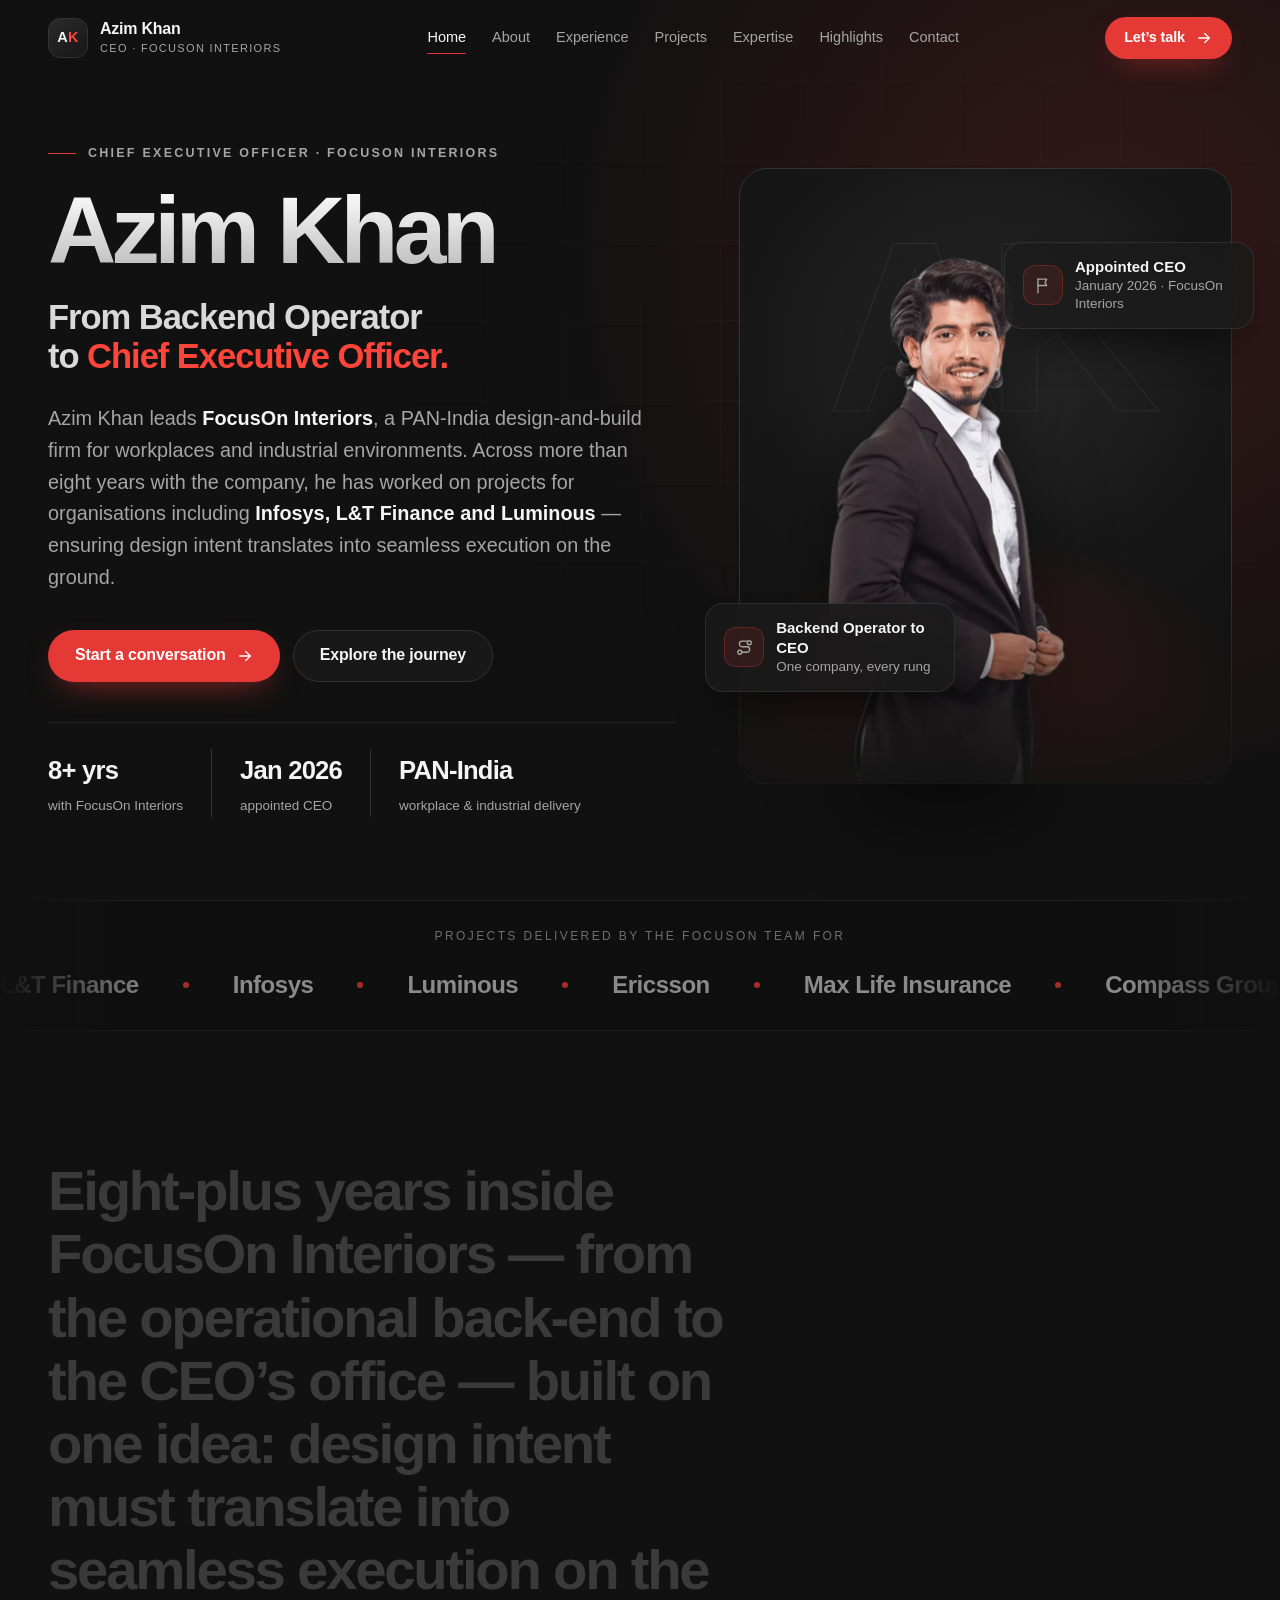
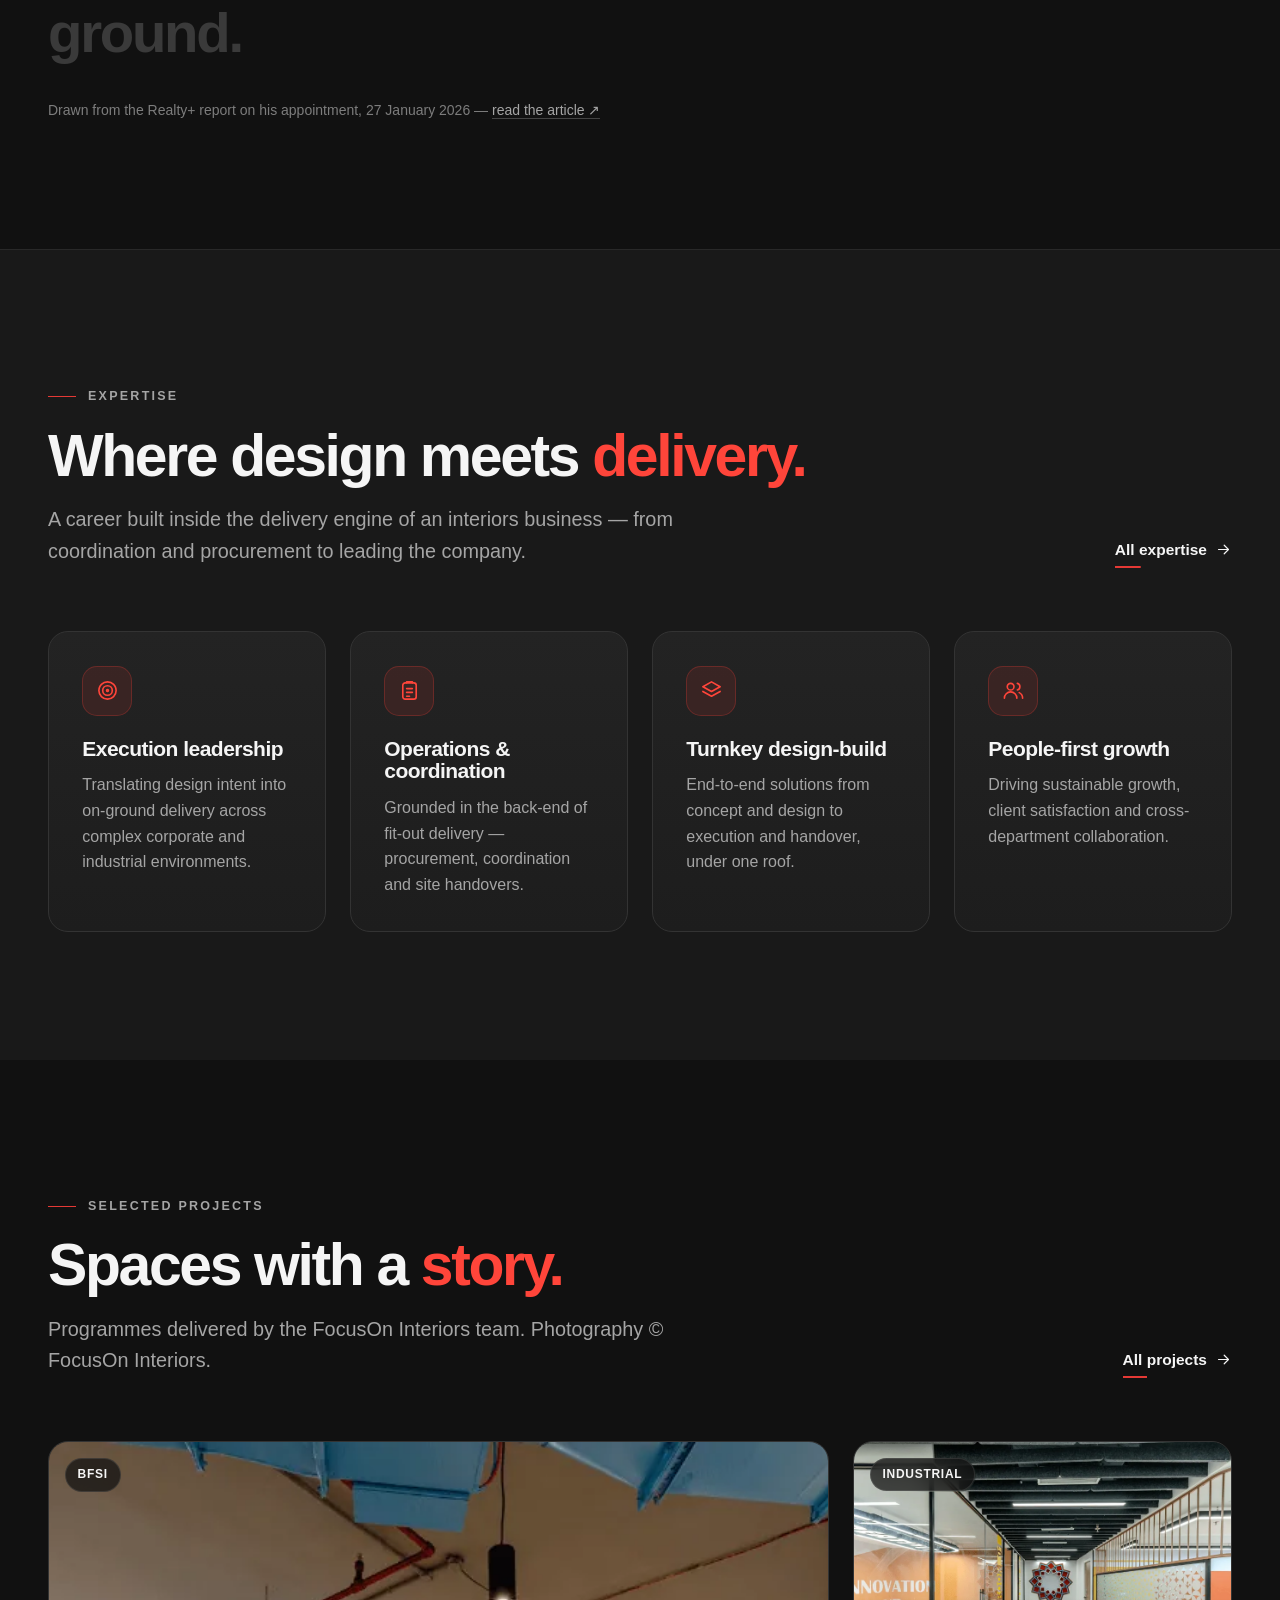
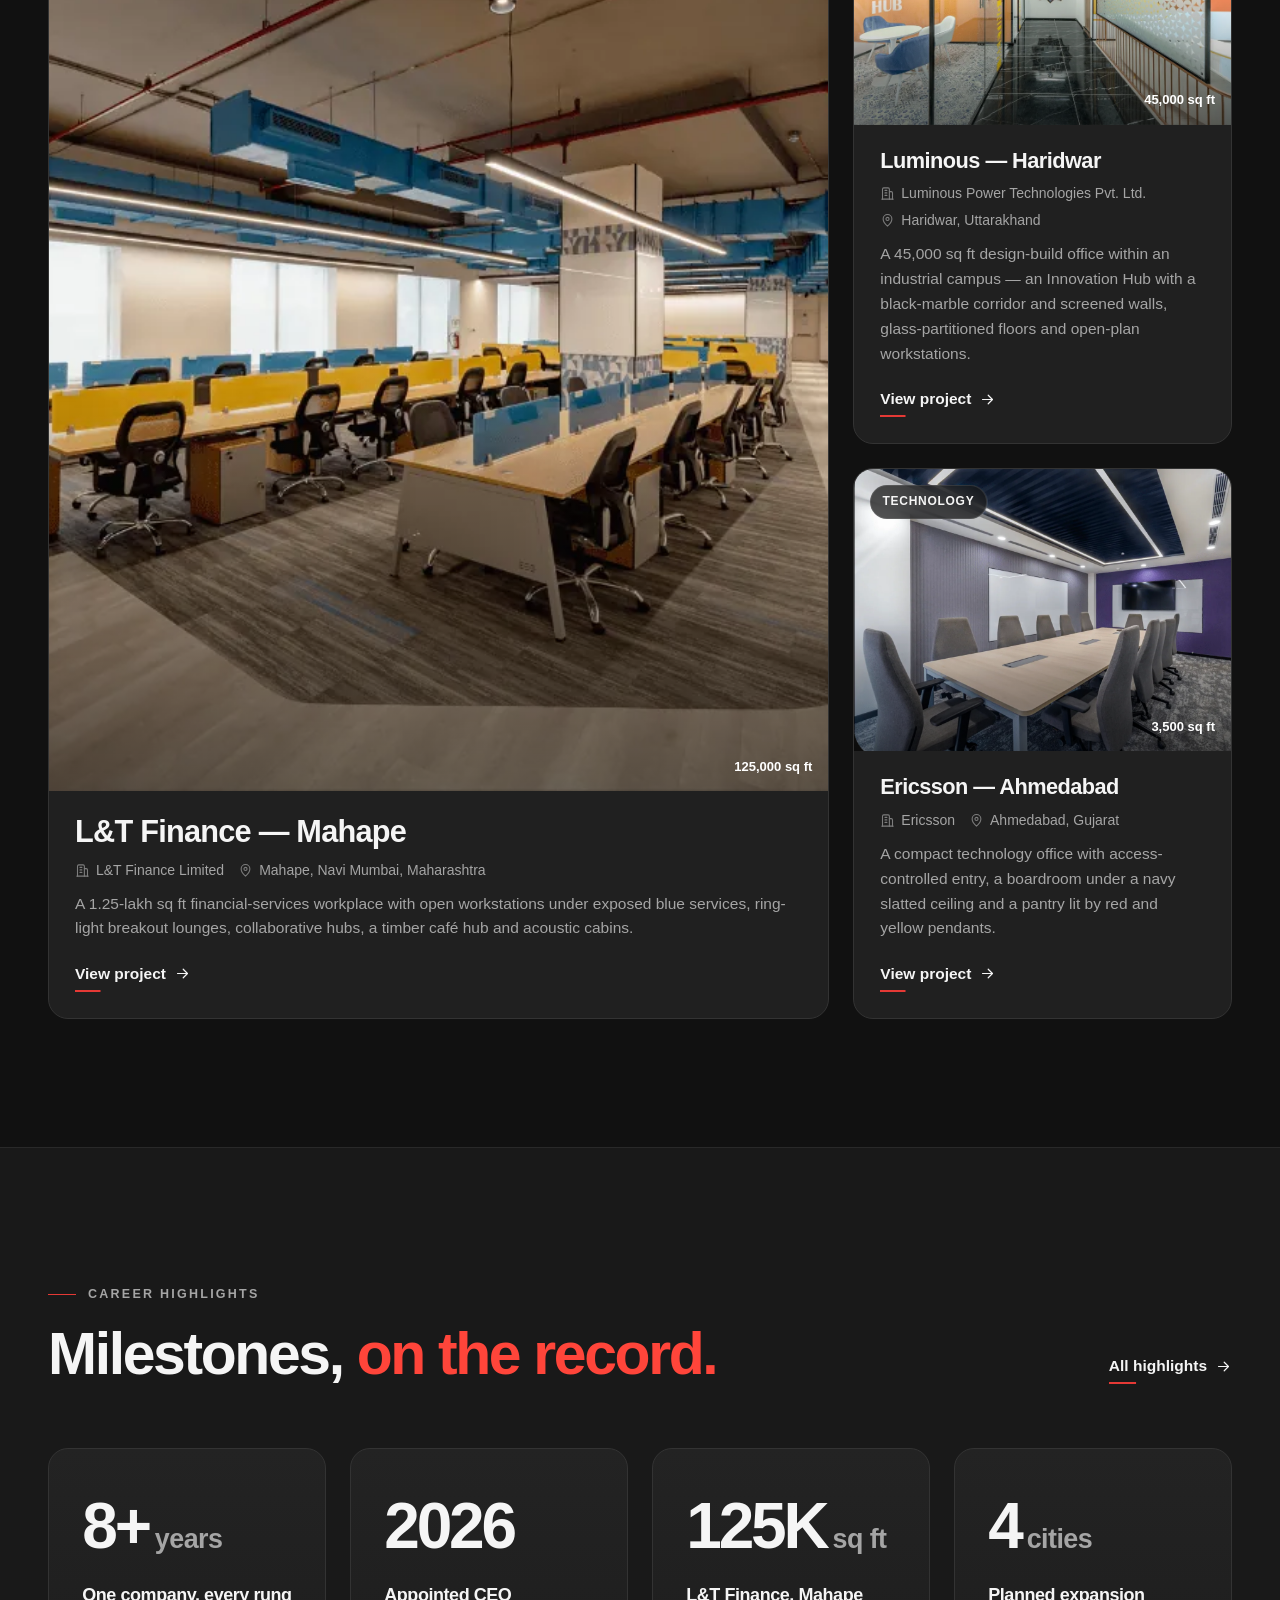
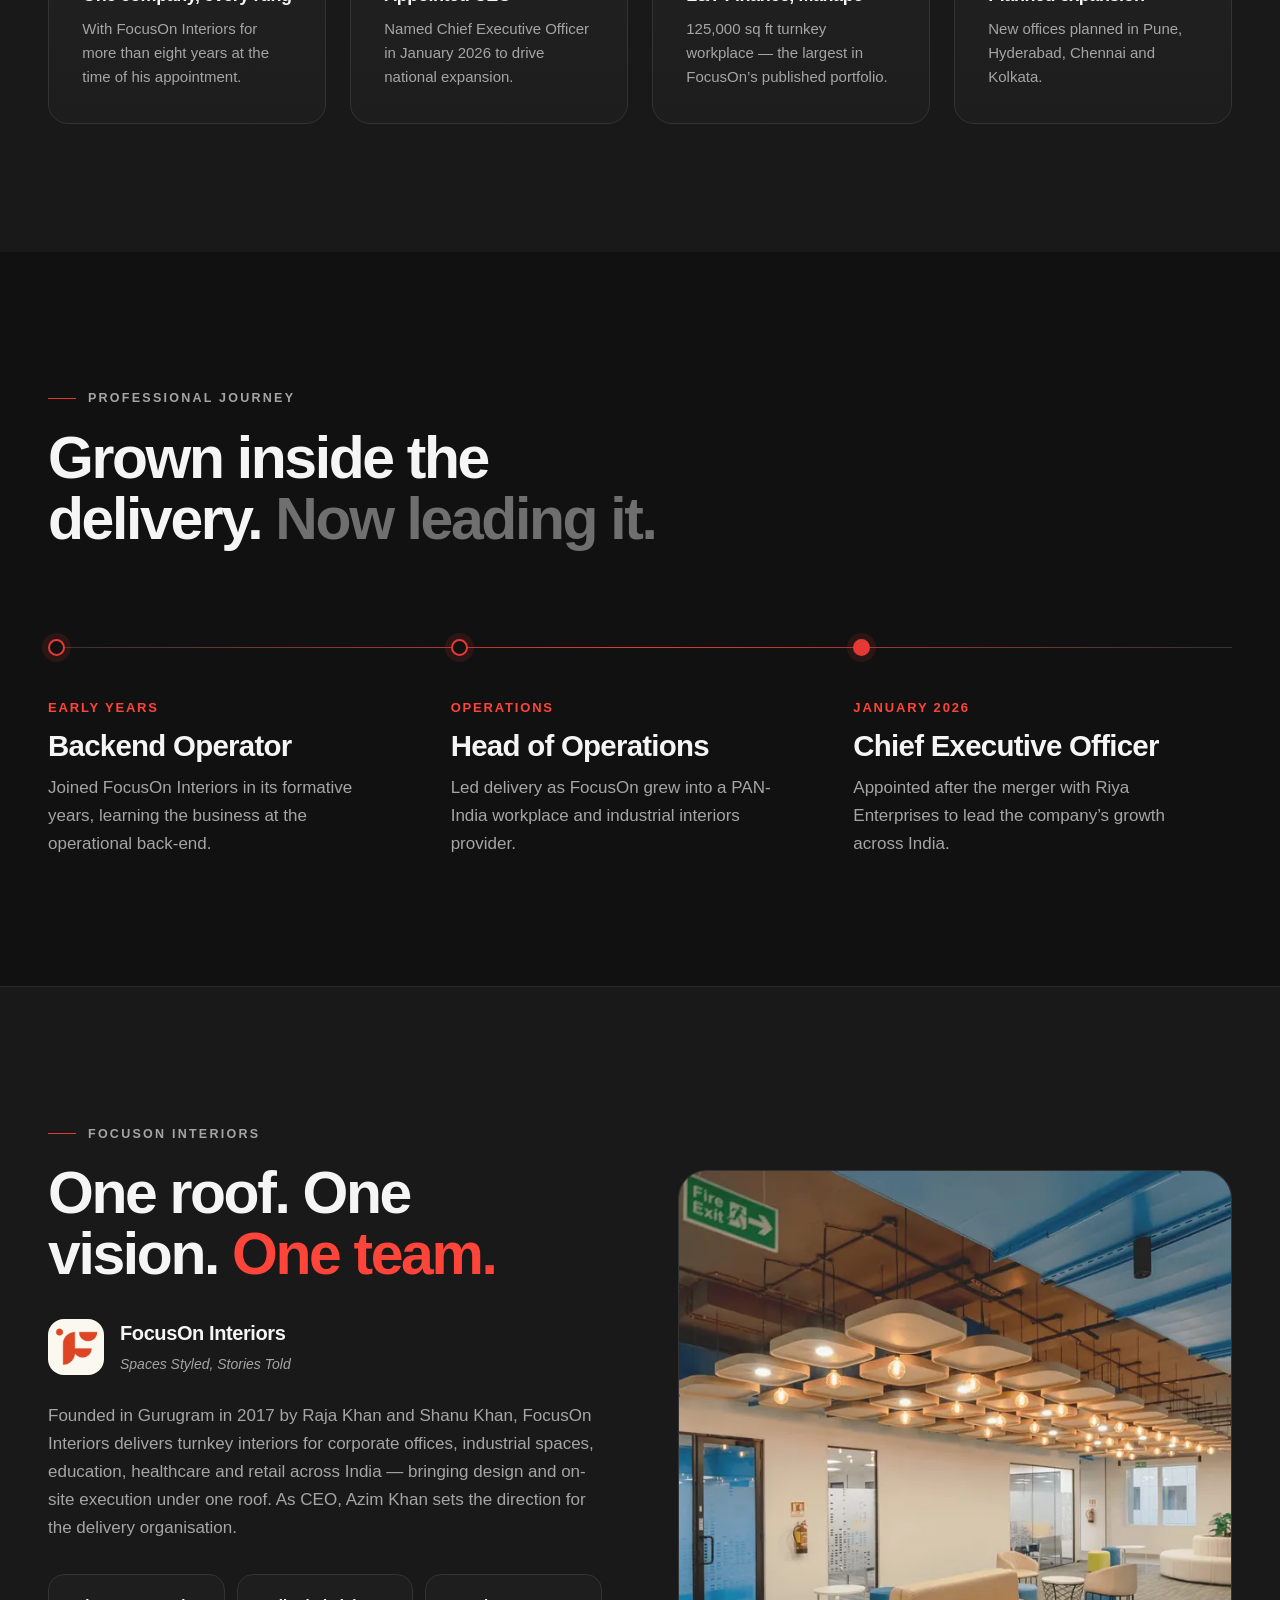
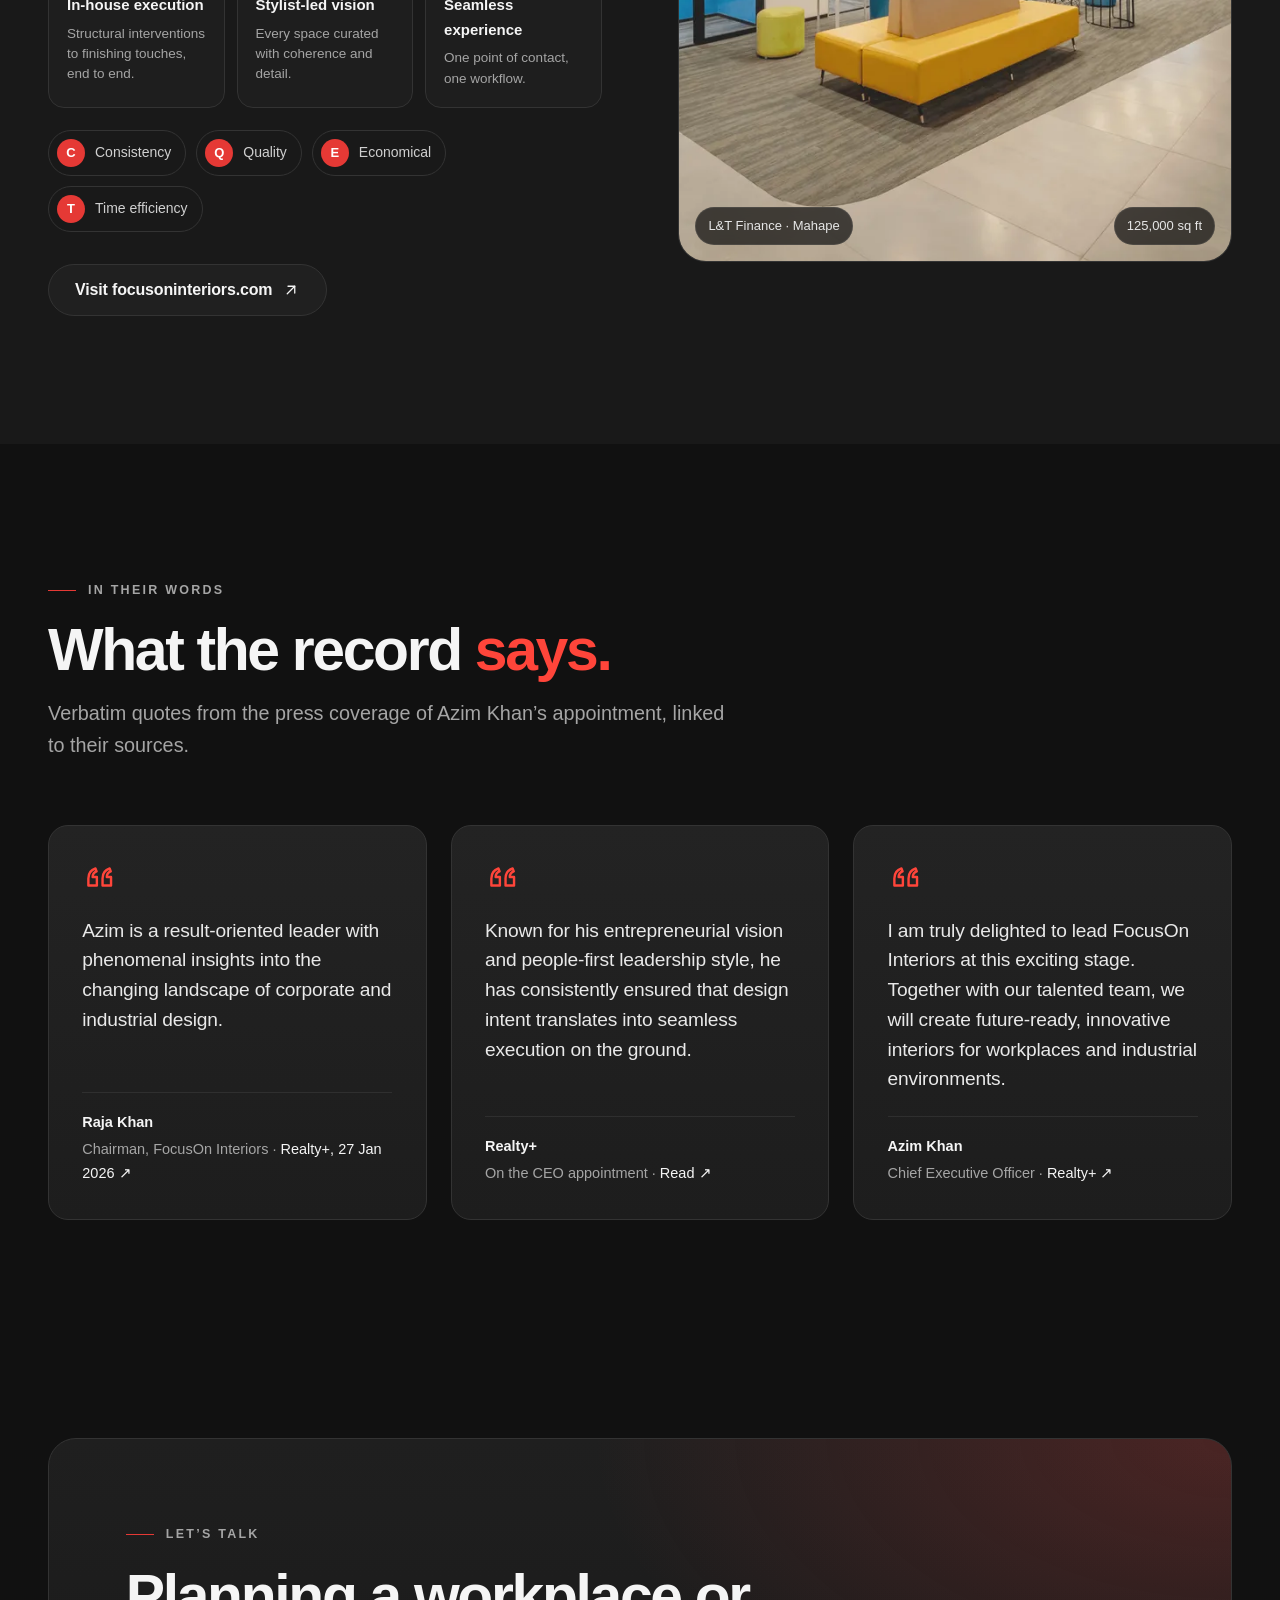
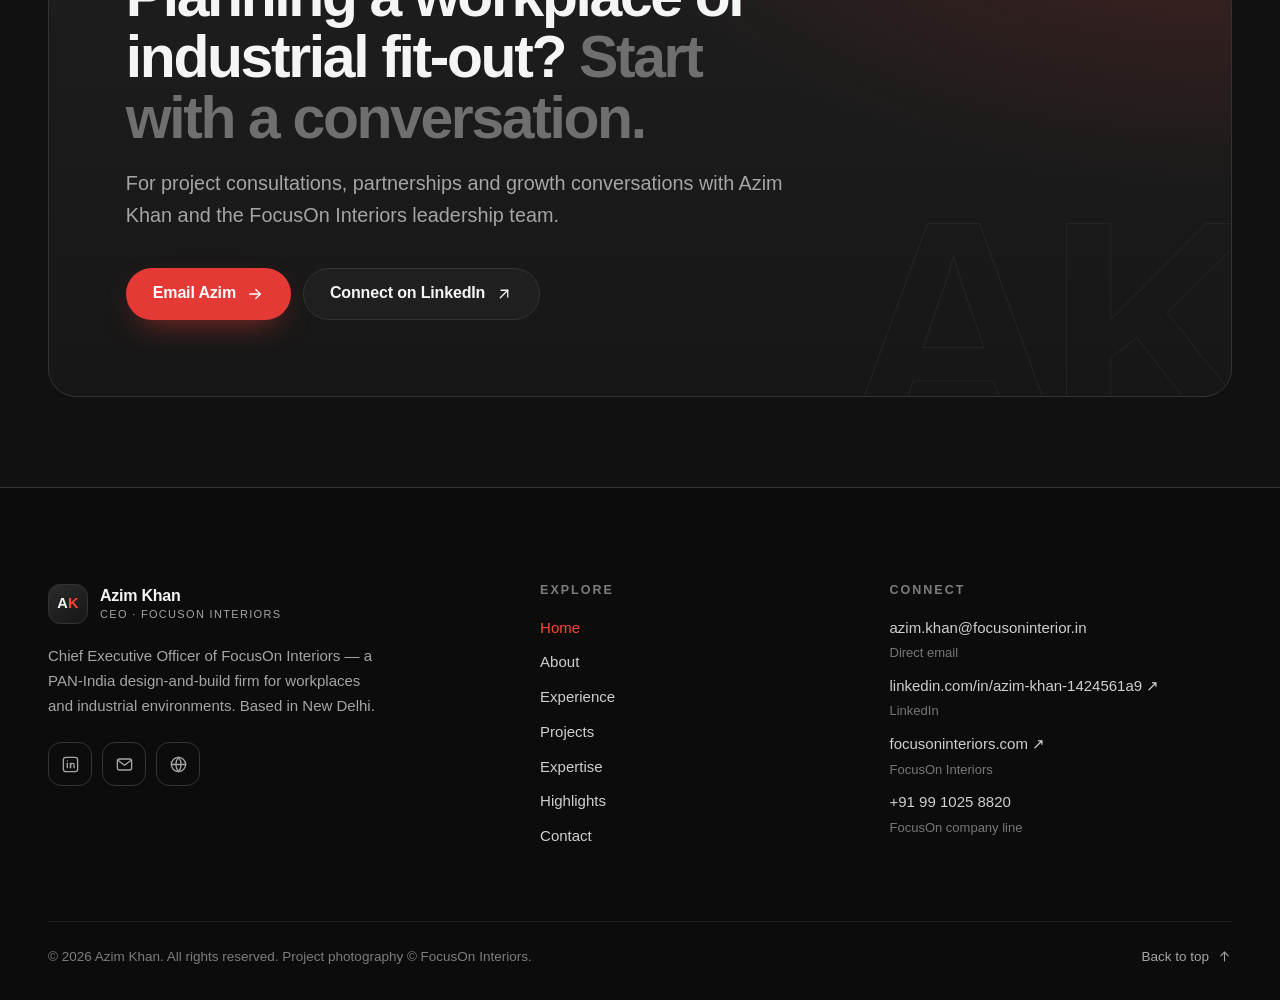
==== commit 80f54fb0: "Rebuild Azim Khan portfolio as self-contained multi-page site - 13 standalone pages (inline CSS/JS):" ====
--- a/index.html
+++ b/index.html
@@ -1,317 +1,967 @@
 <!doctype html>
-<html lang="en">
+<html lang="en-IN">
 <head>
   <meta charset="utf-8">
-  <meta name="viewport" content="width=device-width, initial-scale=1">
-  <meta name="theme-color" content="#101112">
-  <meta name="description" content="Azim Khan is Chief Executive Officer of FocusOn Interiors. Discover his journey from operations to leadership and selected design-build projects across India.">
-  <meta property="og:type" content="website">
-  <meta property="og:title" content="Azim Khan — Built on the ground. Led with purpose.">
-  <meta property="og:description" content="The story, leadership and selected work of Azim Khan, CEO of FocusOn Interiors.">
-  <meta property="og:image" content="https://roushan62.github.io/Azim-Khan/assets/img/azim-hero.webp">
-  <title>Azim Khan — CEO, FocusOn Interiors</title>
-  <link rel="preconnect" href="https://roushan62.github.io" crossorigin>
-  <link rel="preconnect" href="https://focusoninteriors.com" crossorigin>
-  <link rel="stylesheet" href="styles.css">
-  <noscript><style>.preloader { display: none !important; }</style></noscript>
+  <meta name="viewport" content="width=device-width, initial-scale=1, viewport-fit=cover">
+  <title>Azim Khan — Chief Executive Officer, FocusOn Interiors</title>
+  <meta name="description" content="Azim Khan is Chief Executive Officer of FocusOn Interiors, a PAN-India design-and-build firm for workplaces and industrial environments. From Backend Operator to CEO.">
+  <meta name="author" content="Azim Khan">
+  <meta name="robots" content="index, follow">
+  <meta name="theme-color" content="#111111">
+  <meta name="color-scheme" content="dark">
+  <meta property="og:type" content="profile">
+  <meta property="og:site_name" content="Azim Khan">
+  <meta property="og:locale" content="en_IN">
+  <meta property="og:title" content="Azim Khan — Chief Executive Officer, FocusOn Interiors">
+  <meta property="og:description" content="Azim Khan is Chief Executive Officer of FocusOn Interiors, a PAN-India design-and-build firm for workplaces and industrial environments. From Backend Operator to CEO.">
+  <meta property="og:image" content="assets/images/azim-khan-og.jpg">
+  <meta property="og:image:width" content="1200">
+  <meta property="og:image:height" content="630">
+  <meta property="og:image:alt" content="Azim Khan, Chief Executive Officer, FocusOn Interiors">
+  <meta name="twitter:card" content="summary_large_image">
+  <meta name="twitter:title" content="Azim Khan — Chief Executive Officer, FocusOn Interiors">
+  <meta name="twitter:description" content="Azim Khan is Chief Executive Officer of FocusOn Interiors, a PAN-India design-and-build firm for workplaces and industrial environments. From Backend Operator to CEO.">
+  <meta name="twitter:image" content="assets/images/azim-khan-og.jpg">
+  <link rel="icon" type="image/svg+xml" href="data:image/svg+xml,%3Csvg xmlns='http://www.w3.org/2000/svg' viewBox='0 0 64 64'%3E%3Crect width='64' height='64' rx='16' fill='%23111111'/%3E%3Crect x='1' y='1' width='62' height='62' rx='15' fill='none' stroke='%23333333' stroke-width='2'/%3E%3Ctext x='32' y='42' text-anchor='middle' font-family='Helvetica,Arial,sans-serif' font-size='25' font-weight='700' fill='%23F5F5F5'%3EA%3Ctspan fill='%23FF453A'%3EK%3C/tspan%3E%3C/text%3E%3C/svg%3E">
+  <link rel="apple-touch-icon" href="assets/images/apple-touch-icon.png">
+  <script>
+    /* Intro mode is decided before first paint: full on first visit and on every refresh,
+       short on later in-session navigation, minimal for reduced-motion users. */
+    (function () {
+      var mode = 'full';
+      try {
+        var nav = performance.getEntriesByType ? performance.getEntriesByType('navigation')[0] : null;
+        var type = nav ? nav.type : (performance.navigation && performance.navigation.type === 1 ? 'reload' : 'navigate');
+        if (sessionStorage.getItem('ak-intro-seen') === '1' && type !== 'reload') mode = 'quick';
+        sessionStorage.setItem('ak-intro-seen', '1');
+      } catch (e) {}
+      try { if (window.matchMedia('(prefers-reduced-motion: reduce)').matches) mode = 'reduced'; } catch (e) {}
+      document.documentElement.setAttribute('data-intro', mode);
+    })();
+  </script>
+  <noscript><style>.intro{display:none!important}</style></noscript>
   <script type="application/ld+json">
-    {
-      "@context": "https://schema.org",
-      "@type": "Person",
-      "name": "Azim Khan",
-      "jobTitle": "Chief Executive Officer",
-      "worksFor": {
-        "@type": "Organization",
-        "name": "FocusOn Interiors",
-        "url": "https://focusoninteriors.com/"
-      },
-      "url": "https://in.linkedin.com/in/azim-khan-1424561a9",
-      "sameAs": ["https://in.linkedin.com/in/azim-khan-1424561a9"],
-      "address": {
-        "@type": "PostalAddress",
-        "addressLocality": "New Delhi",
-        "addressCountry": "IN"
-      }
-    }
+  {
+    "@context": "https://schema.org",
+    "@type": "Person",
+    "name": "Azim Khan",
+    "jobTitle": "Chief Executive Officer",
+    "worksFor": { "@type": "Organization", "name": "FocusOn Interiors", "url": "https://focusoninteriors.com/" },
+    "address": { "@type": "PostalAddress", "addressLocality": "New Delhi", "addressCountry": "IN" },
+    "email": "mailto:azim.khan@focusoninterior.in",
+    "sameAs": ["https://in.linkedin.com/in/azim-khan-1424561a9", "https://focusoninteriorsai.github.io/Azim.khan-VCard/"]
+  }
   </script>
-  <script defer src="script.js"></script>
+  <script>document.documentElement.classList.add('js');</script>
+  <style>
+/* ====== Shared design system (replicated in every page by design) ====== */
+/* ==========================================================
+   Design tokens — keep identical across every page
+   ========================================================== */
+:root{
+  --bg:#111111; --bg-2:#191919; --card:#202020; --card-2:#262626;
+  --red:#E53935; --red-hi:#FF453A; --red-soft:rgba(229,57,53,.12);
+  --text:#F5F5F5; --muted:#A5A5A5; --border:#333333; --border-soft:rgba(255,255,255,.07);
+  --radius-sm:12px; --radius:20px; --radius-lg:28px;
+  --maxw:1240px; --gutter:clamp(20px,5vw,48px); --header-h:76px;
+  --ease:cubic-bezier(.22,1,.36,1);
+  --font:-apple-system,BlinkMacSystemFont,"SF Pro Display","SF Pro Text","Segoe UI Variable","Segoe UI",Inter,Roboto,"Helvetica Neue",Arial,sans-serif;
+}
+*,*::before,*::after{box-sizing:border-box}
+html{-webkit-text-size-adjust:100%;text-size-adjust:100%;scroll-behavior:smooth;scroll-padding-top:calc(var(--header-h) + 20px);background:var(--bg)}
+body{margin:0;min-height:100vh;background:var(--bg);color:var(--text);font-family:var(--font);font-size:17px;line-height:1.65;-webkit-font-smoothing:antialiased;-moz-osx-font-smoothing:grayscale;overflow-x:hidden;text-rendering:optimizeLegibility}
+body.menu-open{overflow:hidden}
+img{max-width:100%;height:auto;display:block}
+a{color:inherit;text-decoration:none}
+button{font:inherit;color:inherit}
+p{margin:0}
+figure,blockquote{margin:0}
+ul,ol{margin:0;padding:0;list-style:none}
+::selection{background:var(--red);color:#fff}
+:focus-visible{outline:2px solid var(--red-hi);outline-offset:3px;border-radius:8px}
+.skip-link{position:fixed;left:16px;top:-80px;z-index:400;background:var(--red);color:#fff;padding:12px 18px;border-radius:12px;font-weight:600;transition:top .25s var(--ease)}
+.skip-link:focus{top:16px}
+.sr-only{position:absolute!important;width:1px;height:1px;padding:0;margin:-1px;overflow:hidden;clip:rect(0,0,0,0);white-space:nowrap;border:0}
+
+/* ---------- layout ---------- */
+.container{width:min(100% - 2*var(--gutter),var(--maxw));margin-inline:auto}
+.section{position:relative;padding-block:clamp(80px,10vw,140px)}
+.section--tight{padding-block:clamp(56px,7vw,96px)}
+.section--alt{background:var(--bg-2)}
+.section--line{border-top:1px solid var(--border-soft)}
+.grid{display:grid;gap:clamp(16px,2vw,24px)}
+.grid-2{grid-template-columns:repeat(2,minmax(0,1fr))}
+.grid-3{grid-template-columns:repeat(3,minmax(0,1fr))}
+.grid-4{grid-template-columns:repeat(4,minmax(0,1fr))}
+.split{display:grid;grid-template-columns:minmax(0,1fr) minmax(0,1fr);gap:clamp(40px,6vw,96px);align-items:center}
+.stack>*+*{margin-top:18px}
+
+/* ---------- typography ---------- */
+h1,h2,h3,h4{margin:0;font-weight:650;letter-spacing:-.025em;line-height:1.08;text-wrap:balance}
+.eyebrow{display:inline-flex;align-items:center;gap:12px;font-size:12.5px;font-weight:600;letter-spacing:.18em;text-transform:uppercase;color:var(--muted)}
+.eyebrow::before{content:"";width:28px;height:1px;background:var(--red)}
+.display{font-size:clamp(48px,8vw,112px);font-weight:700;letter-spacing:-.05em;line-height:.95}
+.h1{font-size:clamp(42px,6.4vw,88px);font-weight:700;letter-spacing:-.045em;line-height:1}
+.h2{font-size:clamp(34px,4.6vw,60px);letter-spacing:-.04em;line-height:1.04}
+.h3{font-size:clamp(21px,1.9vw,25px);letter-spacing:-.02em;line-height:1.2}
+.lead{font-size:clamp(18px,1.55vw,21px);line-height:1.6;color:var(--muted);max-width:62ch}
+.body-copy{color:var(--muted);max-width:66ch}
+.body-copy strong,.lead strong{color:var(--text);font-weight:600}
+.accent{color:var(--red-hi)}
+.dim{color:#6f6f6f}
+.grad{background:linear-gradient(180deg,#ffffff 0%,#b9b9b9 100%);-webkit-background-clip:text;background-clip:text;color:transparent}
+.grad-red{background:linear-gradient(100deg,#ff6b5f 0%,#e53935 60%,#b72b28 100%);-webkit-background-clip:text;background-clip:text;color:transparent}
+.section-head{display:flex;align-items:flex-end;justify-content:space-between;gap:32px;margin-bottom:clamp(40px,5vw,64px)}
+.section-head>div{max-width:760px}
+.section-head .h2{margin-top:18px}
+.section-head .lead{margin-top:18px}
+.source{font-size:13px;color:#7d7d7d;line-height:1.5}
+.source a{color:var(--muted);border-bottom:1px solid #444;transition:color .2s,border-color .2s}
+.source a:hover{color:var(--text);border-color:var(--red)}
+
+/* ---------- buttons & links ---------- */
+.btn-row{display:flex;flex-wrap:wrap;gap:12px;align-items:center}
+.btn{position:relative;display:inline-flex;align-items:center;justify-content:center;gap:10px;min-height:52px;padding:0 26px;border-radius:999px;border:1px solid transparent;font-size:16px;font-weight:600;letter-spacing:-.01em;cursor:pointer;white-space:nowrap;transition:transform .4s var(--ease),background-color .3s,border-color .3s,box-shadow .4s var(--ease),color .3s}
+.btn svg{width:18px;height:18px;flex:none;transition:transform .4s var(--ease)}
+.btn:hover svg{transform:translateX(3px)}
+.btn--primary{background:var(--red);color:#fff;box-shadow:0 12px 32px -14px rgba(229,57,53,.75)}
+.btn--primary:hover{background:var(--red-hi);transform:translateY(-2px);box-shadow:0 20px 44px -16px rgba(255,69,58,.75)}
+.btn--ghost{background:rgba(255,255,255,.03);border-color:var(--border);color:var(--text)}
+.btn--ghost:hover{background:rgba(255,255,255,.07);border-color:#555;transform:translateY(-2px)}
+.btn--sm{min-height:42px;padding:0 18px;font-size:14.5px}
+.link-arrow{position:relative;display:inline-flex;align-items:center;gap:8px;font-weight:600;font-size:15.5px;color:var(--text);padding-bottom:5px}
+.link-arrow svg{width:17px;height:17px;transition:transform .4s var(--ease)}
+.link-arrow::after{content:"";position:absolute;left:0;right:0;bottom:0;height:1.5px;background:var(--red);transform:scaleX(.22);transform-origin:left;transition:transform .5s var(--ease)}
+.link-arrow:hover::after,.link-arrow:focus-visible::after{transform:scaleX(1)}
+.link-arrow:hover svg{transform:translateX(3px)}
+.text-link{color:var(--text);background:linear-gradient(var(--red),var(--red)) 0 100%/0 1.5px no-repeat;transition:background-size .45s var(--ease)}
+.text-link:hover{background-size:100% 1.5px}
+
+/* ---------- chips & icons ---------- */
+.chip{display:inline-flex;align-items:center;gap:8px;padding:7px 14px;border-radius:999px;border:1px solid var(--border);background:rgba(255,255,255,.03);font-size:13.5px;color:#d6d6d6;line-height:1.3}
+.chip--red{border-color:rgba(229,57,53,.4);background:var(--red-soft);color:#ffb3ad}
+.chip-row{display:flex;flex-wrap:wrap;gap:8px}
+.icon{width:50px;height:50px;flex:none;border-radius:15px;display:grid;place-items:center;background:var(--red-soft);border:1px solid rgba(229,57,53,.28);color:var(--red-hi);transition:transform .5s var(--ease),background-color .3s}
+.icon svg{width:23px;height:23px}
+
+/* ---------- cards ---------- */
+.card{position:relative;overflow:hidden;background:linear-gradient(180deg,#232323 0%,#1d1d1d 100%);border:1px solid var(--border);border-radius:var(--radius);padding:clamp(24px,2.6vw,34px);transition:transform .55s var(--ease),border-color .4s,box-shadow .55s var(--ease)}
+.card::before{content:"";position:absolute;inset:0 0 auto 0;height:1px;background:linear-gradient(90deg,transparent,rgba(255,69,58,.75),transparent);opacity:0;transition:opacity .45s}
+.card:hover{transform:translateY(-4px);border-color:#474747;box-shadow:0 30px 60px -34px rgba(0,0,0,.9)}
+.card:hover::before{opacity:1}
+.card:hover .icon{transform:translateY(-2px) scale(1.04);background:rgba(229,57,53,.18)}
+.card h3{margin-top:22px}
+.card p{margin-top:12px;color:var(--muted);font-size:16px;line-height:1.6}
+.card .num{font-size:13px;font-weight:600;letter-spacing:.14em;color:#7a7a7a}
+.card--flat:hover{transform:none}
+.quote-card{display:flex;flex-direction:column;gap:22px}
+.quote-card blockquote{margin:0;font-size:clamp(18px,1.5vw,20px);line-height:1.55;color:#e9e9e9;letter-spacing:-.01em}
+.quote-card .q-icon{width:34px;height:34px;color:var(--red-hi)}
+.quote-card figcaption{margin-top:auto;padding-top:18px;border-top:1px solid var(--border-soft);display:flex;flex-direction:column;gap:3px;font-size:14.5px}
+.quote-card figcaption strong{font-weight:600;color:var(--text)}
+.quote-card figcaption span{color:var(--muted)}
+.quote-card figure{margin:0}
+
+/* ---------- media frames ---------- */
+.frame{position:relative;overflow:hidden;border-radius:var(--radius-lg);border:1px solid var(--border);background:#1a1a1a}
+.frame img{width:100%;height:100%;object-fit:cover;transition:transform 1.4s var(--ease)}
+.frame:hover img{transform:scale(1.04)}
+.frame figcaption,.frame .caption{position:absolute;left:16px;bottom:16px;right:16px;display:flex;justify-content:space-between;gap:12px;font-size:13px;color:#e6e6e6}
+.frame .caption span{background:rgba(17,17,17,.72);backdrop-filter:blur(10px);-webkit-backdrop-filter:blur(10px);border:1px solid rgba(255,255,255,.08);padding:7px 12px;border-radius:999px}
+.img-missing{display:grid;place-items:center;background:repeating-linear-gradient(135deg,#1c1c1c 0 12px,#202020 12px 24px)}
+.img-missing img{opacity:0}
+.img-missing::after{content:attr(data-fallback);position:absolute;inset:auto 0 50% 0;transform:translateY(50%);text-align:center;font-size:13px;color:#777;padding:0 16px}
+
+/* ---------- project card (shared) ---------- */
+.project-card{position:relative;display:flex;flex-direction:column;background:var(--card);border:1px solid var(--border);border-radius:var(--radius);overflow:hidden;transition:transform .6s var(--ease),border-color .4s,box-shadow .6s var(--ease)}
+.project-card:hover{transform:translateY(-5px);border-color:#4a4a4a;box-shadow:0 36px 70px -40px rgba(0,0,0,.95)}
+.project-media{position:relative;aspect-ratio:4/3;overflow:hidden;background:#1a1a1a}
+.project-media img{width:100%;height:100%;object-fit:cover;transition:transform 1.3s var(--ease)}
+.project-card:hover .project-media img{transform:scale(1.07)}
+.project-media::after{content:"";position:absolute;inset:0;background:linear-gradient(180deg,rgba(0,0,0,0) 55%,rgba(0,0,0,.55) 100%);pointer-events:none}
+.project-tag{position:absolute;z-index:2;left:16px;top:16px;padding:6px 12px;border-radius:999px;font-size:12px;font-weight:600;letter-spacing:.06em;text-transform:uppercase;background:rgba(17,17,17,.72);border:1px solid rgba(255,255,255,.1);backdrop-filter:blur(10px);-webkit-backdrop-filter:blur(10px)}
+.project-area{position:absolute;z-index:2;right:16px;bottom:14px;font-size:13px;font-weight:600;color:#fff}
+.project-body{display:flex;flex-direction:column;gap:10px;flex:1;padding:24px 26px 26px}
+.project-body h3{font-size:clamp(20px,1.7vw,23px)}
+.project-meta{display:flex;flex-wrap:wrap;gap:4px 14px;font-size:14px;color:var(--muted)}
+.project-meta span{display:inline-flex;align-items:center;gap:6px}
+.project-meta svg{width:15px;height:15px;color:#7d7d7d}
+.project-body p{color:var(--muted);font-size:15.5px;line-height:1.6}
+.project-body .link-arrow{margin-top:auto;padding-top:10px;align-self:flex-start}
+.project-link::before{content:"";position:absolute;inset:0;z-index:3}
+
+/* ---------- header ---------- */
+.site-header{position:fixed;inset:0 0 auto 0;z-index:100;height:var(--header-h);border-bottom:1px solid transparent;transition:background-color .45s var(--ease),border-color .45s,backdrop-filter .45s}
+.site-header.is-scrolled,.menu-open .site-header{background:rgba(17,17,17,.8);-webkit-backdrop-filter:saturate(170%) blur(18px);backdrop-filter:saturate(170%) blur(18px);border-bottom-color:var(--border-soft)}
+.header-inner{height:100%;display:flex;align-items:center;justify-content:space-between;gap:24px}
+.brand{display:inline-flex;align-items:center;gap:12px;flex:none;border-radius:12px}
+.brand-mark{width:40px;height:40px;border-radius:12px;display:flex;align-items:center;justify-content:center;background:linear-gradient(145deg,#2b2b2b,#161616);border:1px solid var(--border);font-weight:700;font-size:14.5px;letter-spacing:.02em;transition:border-color .3s,transform .5s var(--ease)}
+.brand-mark span{color:var(--red-hi)}
+.brand:hover .brand-mark{border-color:var(--red);transform:rotate(-4deg)}
+.brand-text{display:flex;flex-direction:column;line-height:1.15}
+.brand-text strong{font-size:16px;font-weight:650;letter-spacing:-.015em}
+.brand-text small{font-size:11px;color:var(--muted);letter-spacing:.12em;text-transform:uppercase;margin-top:3px}
+.nav{display:flex;align-items:center;gap:2px}
+.nav a{position:relative;padding:10px 12px;border-radius:10px;font-size:14.5px;font-weight:500;color:var(--muted);transition:color .25s}
+.nav a::after{content:"";position:absolute;left:12px;right:12px;bottom:5px;height:1.5px;border-radius:2px;background:var(--red);transform:scaleX(0);transform-origin:left;transition:transform .45s var(--ease)}
+.nav a:hover,.nav a[aria-current="page"]{color:var(--text)}
+.nav a:hover::after,.nav a:focus-visible::after,.nav a[aria-current="page"]::after{transform:scaleX(1)}
+.header-actions{display:flex;align-items:center;gap:10px}
+.menu-toggle{display:none;position:relative;width:46px;height:46px;border-radius:13px;border:1px solid var(--border);background:rgba(255,255,255,.04);cursor:pointer;transition:border-color .3s,background-color .3s}
+.menu-toggle:hover{border-color:#555}
+.menu-toggle span{position:absolute;left:13px;right:13px;height:1.7px;border-radius:2px;background:var(--text);transition:transform .5s var(--ease),top .5s var(--ease),width .5s var(--ease)}
+.menu-toggle span:nth-child(1){top:18px}
+.menu-toggle span:nth-child(2){top:26px;right:19px}
+.menu-toggle[aria-expanded="true"] span:nth-child(1){top:22px;transform:rotate(45deg)}
+.menu-toggle[aria-expanded="true"] span:nth-child(2){top:22px;right:13px;transform:rotate(-45deg)}
+.mobile-menu{position:fixed;inset:0;z-index:99;display:flex;flex-direction:column;justify-content:space-between;gap:32px;padding:calc(var(--header-h) + 24px) var(--gutter) max(32px,env(safe-area-inset-bottom));background:rgba(13,13,13,.97);-webkit-backdrop-filter:blur(22px);backdrop-filter:blur(22px);overflow-y:auto;opacity:0;visibility:hidden;transition:opacity .45s var(--ease),visibility 0s linear .45s}
+.mobile-menu.is-open{opacity:1;visibility:visible;transition:opacity .45s var(--ease),visibility 0s}
+.mobile-menu nav a{display:flex;align-items:baseline;justify-content:space-between;gap:16px;padding:14px 4px;border-bottom:1px solid var(--border);font-size:clamp(28px,7.4vw,42px);font-weight:650;letter-spacing:-.035em;line-height:1.15;opacity:0;transform:translateY(18px);transition:opacity .5s var(--ease),transform .6s var(--ease),color .25s;transition-delay:calc(var(--i,0)*45ms)}
+.mobile-menu nav a small{font-size:13px;font-weight:500;letter-spacing:.08em;color:#6d6d6d}
+.mobile-menu nav a:hover,.mobile-menu nav a[aria-current="page"]{color:var(--red-hi)}
+.mobile-menu.is-open nav a{opacity:1;transform:none}
+.mobile-menu-foot{display:flex;flex-direction:column;gap:14px;font-size:15px;color:var(--muted)}
+.mobile-menu-foot a{color:var(--text)}
+
+/* ---------- page hero (inner pages) ---------- */
+.page-hero{position:relative;overflow:hidden;padding-top:calc(var(--header-h) + clamp(64px,10vw,132px));padding-bottom:clamp(56px,7vw,100px)}
+.page-hero::before{content:"";position:absolute;width:820px;height:820px;right:-260px;top:-360px;border-radius:50%;background:radial-gradient(closest-side,rgba(229,57,53,.16),rgba(229,57,53,0));pointer-events:none}
+.page-hero::after{content:"";position:absolute;inset:0;background-image:linear-gradient(rgba(255,255,255,.028) 1px,transparent 1px),linear-gradient(90deg,rgba(255,255,255,.028) 1px,transparent 1px);background-size:72px 72px;-webkit-mask-image:radial-gradient(ellipse at 70% 0%,#000 0%,transparent 65%);mask-image:radial-gradient(ellipse at 70% 0%,#000 0%,transparent 65%);pointer-events:none}
+.page-hero .container{position:relative;z-index:1}
+.page-hero .h1{margin-top:26px;max-width:16ch}
+.page-hero .lead{margin-top:28px}
+.crumbs{display:flex;flex-wrap:wrap;align-items:center;gap:8px;font-size:13.5px;color:#7d7d7d;margin-bottom:22px}
+.crumbs a{color:var(--muted);transition:color .2s}
+.crumbs a:hover{color:var(--text)}
+.crumbs svg{width:14px;height:14px}
+
+/* ---------- reveal system ---------- */
+.reveal-line{display:block;overflow:hidden;padding-bottom:.06em;margin-bottom:-.06em}
+.reveal-line>span{display:block}
+.js .reveal-line>span{transform:translateY(108%);transition:transform 1.15s var(--ease);transition-delay:var(--d,0s);animation:failsafe-show 0s linear 6s forwards}
+.js .hero-fade{opacity:0;transform:translateY(18px);transition:opacity 1s var(--ease),transform 1s var(--ease);transition-delay:var(--d,0s);animation:failsafe-show 0s linear 6s forwards}
+.is-ready .reveal-line>span,.is-ready .hero-fade{transform:none;opacity:1}
+.js [data-reveal]{opacity:0;transform:translateY(30px);transition:opacity .95s var(--ease),transform .95s var(--ease);transition-delay:var(--d,0s)}
+.js [data-reveal="fade"]{transform:none}
+.js [data-reveal="scale"]{transform:scale(.96)}
+.js [data-reveal].is-in{opacity:1;transform:none}
+@keyframes failsafe-show{to{opacity:1;transform:none}}
+
+/* ---------- CTA band ---------- */
+.cta-card{position:relative;overflow:hidden;border-radius:var(--radius-lg);border:1px solid var(--border);background:radial-gradient(120% 140% at 100% 0%,rgba(229,57,53,.22) 0%,rgba(229,57,53,0) 45%),linear-gradient(180deg,#1f1f1f,#171717);padding:clamp(36px,6vw,80px)}
+.cta-card::after{content:"AK";position:absolute;right:-.06em;bottom:-.28em;font-size:clamp(160px,24vw,340px);font-weight:800;letter-spacing:-.06em;line-height:1;color:transparent;-webkit-text-stroke:1px rgba(255,255,255,.06);pointer-events:none}
+.cta-card>*{position:relative;z-index:1}
+.cta-card .h2{margin-top:20px;max-width:21ch;hyphens:manual}
+.cta-card .lead{margin-top:20px}
+.cta-card .btn-row{margin-top:36px}
+
+/* ---------- footer ---------- */
+.site-footer{position:relative;border-top:1px solid var(--border);background:#0c0c0c;padding:clamp(64px,8vw,96px) 0 32px;font-size:15px}
+.footer-top{display:grid;grid-template-columns:1.5fr 1fr 1.2fr;gap:clamp(32px,5vw,72px)}
+.footer-brand p{margin-top:20px;color:var(--muted);max-width:40ch;line-height:1.65}
+.footer-social{display:flex;gap:10px;margin-top:24px}
+.footer-social a{width:44px;height:44px;border-radius:13px;display:grid;place-items:center;border:1px solid var(--border);color:var(--muted);transition:color .25s,border-color .25s,transform .4s var(--ease)}
+.footer-social a:hover{color:var(--text);border-color:var(--red);transform:translateY(-2px)}
+.footer-social svg{width:19px;height:19px}
+.footer-col h2{font-size:12.5px;font-weight:600;letter-spacing:.16em;text-transform:uppercase;color:#7d7d7d;margin-bottom:18px}
+.footer-col li+li{margin-top:10px}
+.footer-col a{color:#cfcfcf;transition:color .2s}
+.footer-col a:hover,.footer-col a[aria-current="page"]{color:var(--text)}
+.footer-col a[aria-current="page"]{color:var(--red-hi)}
+.footer-col .small{display:block;font-size:13px;color:#777;margin-top:2px}
+.footer-bottom{margin-top:clamp(48px,6vw,72px);padding-top:24px;border-top:1px solid var(--border-soft);display:flex;flex-wrap:wrap;justify-content:space-between;align-items:center;gap:12px 24px;font-size:13.5px;color:#7d7d7d}
+.to-top{display:inline-flex;align-items:center;gap:8px;color:var(--muted);transition:color .2s}
+.to-top:hover{color:var(--text)}
+.to-top svg{width:15px;height:15px;transform:rotate(-90deg)}
+
+/* ---------- toast ---------- */
+.toast{position:fixed;left:50%;bottom:max(24px,env(safe-area-inset-bottom));z-index:250;transform:translate(-50%,20px);opacity:0;pointer-events:none;background:#262626;border:1px solid #3d3d3d;color:var(--text);padding:12px 18px;border-radius:999px;font-size:14.5px;display:flex;align-items:center;gap:10px;box-shadow:0 20px 40px -20px #000;transition:opacity .35s var(--ease),transform .45s var(--ease)}
+.toast svg{width:17px;height:17px;color:#57d18a}
+.toast.is-show{opacity:1;transform:translate(-50%,0)}
+
+/* ---------- responsive (shared) ---------- */
+@media (max-width:1120px){
+  .nav,.header-cta{display:none}
+  .menu-toggle{display:block}
+}
+@media (max-width:1024px){
+  .grid-4{grid-template-columns:repeat(2,minmax(0,1fr))}
+  .grid-3{grid-template-columns:repeat(2,minmax(0,1fr))}
+  .footer-top{grid-template-columns:1fr 1fr}
+  .footer-brand{grid-column:1/-1}
+}
+@media (max-width:860px){
+  .split{grid-template-columns:1fr}
+  .section-head{flex-direction:column;align-items:flex-start}
+}
+@media (max-width:640px){
+  body{font-size:16px}
+  .grid-2,.grid-3,.grid-4{grid-template-columns:1fr}
+  .btn{width:100%}
+  .btn-row{flex-direction:column;align-items:stretch}
+  .footer-top{grid-template-columns:1fr}
+  .brand-text small{display:none}
+  :root{--header-h:68px}
+}
+@media (max-width:360px){
+  .brand-text strong{font-size:15px}
+  .display{font-size:44px}
+}
+@media (hover:none){
+  .card:hover,.project-card:hover{transform:none}
+}
+@media (prefers-reduced-motion:reduce){
+  html{scroll-behavior:auto}
+  *,*::before,*::after{animation-duration:.001ms!important;animation-iteration-count:1!important;transition-duration:.001ms!important;transition-delay:0s!important}
+  .js [data-reveal],.js .reveal-line>span,.js .hero-fade{opacity:1;transform:none}
+}
+@media print{
+  .site-header,.mobile-menu,.cta-section,.toast{display:none!important}
+  body{background:#fff;color:#000}
+}
+
+/* ====== Page-specific styles ====== */
+/* ---------- Apple-inspired intro ---------- */
+.intro{position:fixed;inset:0;z-index:300;display:grid;place-items:center;background:#0b0b0b;cursor:pointer;transition:opacity .8s var(--ease),visibility 0s linear .8s;animation:intro-failsafe .6s var(--ease) 6s forwards}
+.intro::before{content:"";position:absolute;width:min(90vw,900px);aspect-ratio:1;border-radius:50%;background:radial-gradient(closest-side,rgba(229,57,53,.13),rgba(229,57,53,0));opacity:0;animation:intro-glow 2.4s var(--ease) .2s forwards}
+.intro-inner{position:relative;text-align:center;padding:0 24px;transition:transform 1s var(--ease),filter .9s var(--ease)}
+.intro-name{display:flex;justify-content:center;margin:0;font-size:clamp(50px,11vw,136px);font-weight:700;line-height:1;letter-spacing:-.045em;color:var(--text);animation:intro-track 2s var(--ease) both}
+.intro-name .ch{display:inline-block;opacity:0;filter:blur(16px);transform:translateY(.22em) scale(1.04);animation:intro-ch 1s var(--ease) forwards;animation-delay:calc(var(--i)*58ms + 180ms)}
+.intro-name .dot{color:var(--red-hi);transform:scale(0);filter:none;animation:intro-dot .7s cubic-bezier(.34,1.56,.64,1) forwards;animation-delay:1.05s}
+.intro-rule{display:block;width:120px;height:1.5px;margin:30px auto 0;background:linear-gradient(90deg,transparent,var(--red),transparent);transform:scaleX(0);animation:intro-rule 1s var(--ease) 1.1s forwards}
+.intro-sub{margin-top:20px;font-size:12.5px;letter-spacing:.32em;text-transform:uppercase;color:var(--muted);opacity:0;animation:intro-fade .9s var(--ease) 1.25s forwards}
+.intro.is-leaving{opacity:0;visibility:hidden;pointer-events:none}
+.intro.is-leaving .intro-inner{transform:scale(1.06);filter:blur(10px)}
+html[data-intro="quick"] .intro-name .ch{animation-duration:.55s;animation-delay:calc(var(--i)*22ms)}
+html[data-intro="quick"] .intro-name .dot{animation-delay:.3s}
+html[data-intro="quick"] .intro-rule,html[data-intro="quick"] .intro-sub{animation-delay:.3s;animation-duration:.5s}
+html[data-intro="quick"] .intro-name{animation-duration:.8s}
+html[data-intro="reduced"] .intro-name .ch,html[data-intro="reduced"] .intro-name .dot{filter:none;transform:none;animation:intro-fade .4s linear forwards}
+html[data-intro="reduced"] .intro-name{animation:none}
+@keyframes intro-ch{to{opacity:1;filter:blur(0);transform:none}}
+@keyframes intro-dot{to{transform:scale(1);opacity:1}}
+@keyframes intro-track{from{letter-spacing:.06em}to{letter-spacing:-.045em}}
+@keyframes intro-rule{to{transform:scaleX(1)}}
+@keyframes intro-fade{to{opacity:1}}
+@keyframes intro-glow{to{opacity:1}}
+@keyframes intro-failsafe{to{opacity:0;visibility:hidden;pointer-events:none}}
+
+/* ---------- hero ---------- */
+.hero{position:relative;min-height:100vh;min-height:100svh;display:flex;align-items:center;overflow:hidden;padding:calc(var(--header-h) + 48px) 0 72px}
+.hero-bg{position:absolute;inset:0;pointer-events:none}
+.hero-bg::before{content:"";position:absolute;inset:0;background-image:linear-gradient(rgba(255,255,255,.03) 1px,transparent 1px),linear-gradient(90deg,rgba(255,255,255,.03) 1px,transparent 1px);background-size:80px 80px;-webkit-mask-image:radial-gradient(ellipse 70% 60% at 70% 40%,#000 10%,transparent 75%);mask-image:radial-gradient(ellipse 70% 60% at 70% 40%,#000 10%,transparent 75%)}
+.hero-bg::after{content:"";position:absolute;width:1100px;height:1100px;right:-380px;top:-300px;border-radius:50%;background:radial-gradient(closest-side,rgba(229,57,53,.17),rgba(229,57,53,0))}
+.hero-grid{position:relative;z-index:1;display:grid;grid-template-columns:minmax(0,1.12fr) minmax(0,.88fr);gap:clamp(40px,5vw,80px);align-items:center}
+.hero-copy .display{margin-top:22px;font-size:clamp(52px,7.4vw,104px)}
+.hero-tagline{margin-top:22px;font-size:clamp(24px,2.7vw,38px);font-weight:600;letter-spacing:-.03em;line-height:1.15;color:#d9d9d9;max-width:24ch}
+.hero-copy .lead{margin-top:26px;max-width:56ch}
+.hero-copy .btn-row{margin-top:36px}
+.hero-meta{display:grid;grid-template-columns:repeat(3,auto);justify-content:start;gap:0;margin-top:40px;border-top:1px solid var(--border-soft);padding-top:26px}
+.hero-meta div{padding-right:28px;margin-right:28px;border-right:1px solid var(--border)}
+.hero-meta div:last-child{border:0;margin:0;padding:0}
+.hero-meta strong{display:block;font-size:clamp(22px,2vw,28px);font-weight:650;letter-spacing:-.03em}
+.hero-meta span{display:block;margin-top:4px;font-size:13.5px;color:var(--muted)}
+.portrait{position:relative;aspect-ratio:4/5;max-width:520px;margin-left:auto;width:100%}
+.portrait-panel{position:absolute;inset:0;border-radius:var(--radius-lg);overflow:hidden;border:1px solid var(--border);background:radial-gradient(80% 60% at 50% 30%,#2a2a2a 0%,#171717 60%,#121212 100%)}
+.portrait-panel::before{content:"AK";position:absolute;left:50%;top:6%;transform:translateX(-50%);font-size:clamp(150px,19vw,280px);font-weight:800;letter-spacing:-.07em;line-height:1;color:transparent;-webkit-text-stroke:1px rgba(255,255,255,.07)}
+.portrait-panel::after{content:"";position:absolute;left:50%;bottom:-30%;width:120%;height:70%;transform:translateX(-50%);border-radius:50%;background:radial-gradient(closest-side,rgba(229,57,53,.32),rgba(229,57,53,0))}
+.portrait img{position:absolute;z-index:1;left:50%;bottom:0;height:97%;width:auto;max-width:none;transform:translateX(-50%);filter:drop-shadow(0 30px 40px rgba(0,0,0,.5))}
+.portrait-line{position:absolute;z-index:2;left:0;right:0;bottom:0;height:34%;background:linear-gradient(180deg,rgba(18,18,18,0),rgba(18,18,18,.92));border-radius:0 0 var(--radius-lg) var(--radius-lg)}
+.float-chip{position:absolute;z-index:3;display:flex;align-items:center;gap:12px;padding:14px 18px;border-radius:18px;background:rgba(28,28,28,.78);-webkit-backdrop-filter:blur(16px);backdrop-filter:blur(16px);border:1px solid rgba(255,255,255,.09);box-shadow:0 24px 50px -24px rgba(0,0,0,.9);font-size:13.5px;line-height:1.35;max-width:250px}
+.float-chip strong{display:block;font-size:15px;font-weight:600;color:var(--text)}
+.float-chip span{color:var(--muted)}
+.float-chip .icon{width:40px;height:40px;border-radius:12px}
+.float-chip .icon svg{width:19px;height:19px}
+.chip-a{left:-34px;bottom:15%}
+.chip-b{right:-22px;top:12%}
+
+/* ---------- marquee ---------- */
+.marquee{border-block:1px solid var(--border-soft);background:#0f0f0f;padding:26px 0;overflow:hidden}
+.marquee-label{text-align:center;font-size:12px;letter-spacing:.2em;text-transform:uppercase;color:#6e6e6e;margin-bottom:18px}
+.marquee-track{display:flex;width:max-content;animation:marquee 46s linear infinite}
+.marquee:hover .marquee-track{animation-play-state:paused}
+.marquee-track ul{display:flex;align-items:center}
+.marquee-track li{display:flex;align-items:center;gap:44px;padding-right:44px;font-size:clamp(18px,2vw,24px);font-weight:600;letter-spacing:-.02em;color:#8a8a8a;white-space:nowrap}
+.marquee-track li::after{content:"";width:6px;height:6px;border-radius:50%;background:var(--red);opacity:.7}
+.marquee{-webkit-mask-image:linear-gradient(90deg,transparent,#000 12%,#000 88%,transparent);mask-image:linear-gradient(90deg,transparent,#000 12%,#000 88%,transparent)}
+@keyframes marquee{to{transform:translateX(-50%)}}
+
+/* ---------- statement (scroll-lit words) ---------- */
+.statement [data-scrolllit]{font-size:clamp(30px,4.4vw,60px);font-weight:650;letter-spacing:-.04em;line-height:1.12;max-width:22ch}
+.statement .w{color:#3a3a3a;transition:color .5s var(--ease)}
+.statement .w.on{color:var(--text)}
+.statement .w.red.on{color:var(--red-hi)}
+.no-scrolllit .statement .w{color:var(--text)}
+.statement .source{margin-top:36px;font-size:14px}
+
+/* ---------- expertise preview ---------- */
+.exp-card h3{font-size:21px}
+
+/* ---------- projects ---------- */
+.project-grid{display:grid;grid-template-columns:repeat(12,minmax(0,1fr));gap:clamp(16px,2vw,24px)}
+.project-grid .project-card{grid-column:span 4}
+.project-grid .project-card--big{grid-column:span 8;grid-row:span 2}
+.project-card--big .project-media{aspect-ratio:auto;flex:1 1 auto;min-height:340px}
+.project-card--big .project-body{flex:none}
+.project-card--big .project-body h3{font-size:clamp(24px,2.4vw,32px)}
+
+/* ---------- highlights ---------- */
+.stat-card{display:flex;flex-direction:column;min-height:240px}
+.stat-card .stat{color:var(--text);white-space:nowrap;font-size:clamp(46px,5vw,68px);font-weight:700;letter-spacing:-.05em;line-height:1}
+.stat-card .stat small{font-size:.42em;font-weight:600;letter-spacing:-.02em;color:var(--muted);margin-left:6px}
+.stat-card h3{margin-top:auto;padding-top:28px;font-size:18px}
+.stat-card p{font-size:15px}
+
+/* ---------- journey ---------- */
+.journey{position:relative;display:grid;grid-template-columns:repeat(3,minmax(0,1fr));gap:clamp(16px,2vw,24px)}
+.journey::before{content:"";position:absolute;left:0;right:0;top:34px;height:1px;background:linear-gradient(90deg,var(--border),var(--red),var(--border))}
+.step{position:relative;padding-top:72px}
+.step .dot{position:absolute;top:26px;left:0;width:17px;height:17px;border-radius:50%;background:var(--bg);border:2px solid var(--red);box-shadow:0 0 0 6px rgba(229,57,53,.12)}
+.step:last-child .dot{background:var(--red)}
+.step .when{font-size:13px;font-weight:600;letter-spacing:.14em;text-transform:uppercase;color:var(--red-hi)}
+.step h3{margin-top:12px;font-size:clamp(24px,2.3vw,30px)}
+.step p{margin-top:12px;color:var(--muted);max-width:34ch}
+
+/* ---------- FocusOn ---------- */
+.focuson-logo{display:flex;align-items:center;gap:16px}
+.focuson-logo img{width:56px;height:56px;border-radius:16px}
+.focuson-logo strong{display:block;font-size:20px;letter-spacing:-.02em}
+.focuson-logo span{font-size:14px;color:var(--muted);font-style:italic}
+.pillars{display:grid;grid-template-columns:repeat(3,1fr);gap:12px;margin-top:32px}
+.pillars div{padding:18px;border-radius:16px;border:1px solid var(--border);background:rgba(255,255,255,.02)}
+.pillars strong{display:block;font-size:15px}
+.pillars span{display:block;margin-top:6px;font-size:13.5px;color:var(--muted);line-height:1.5}
+.cqet{display:flex;gap:10px;margin-top:22px;flex-wrap:wrap}
+.cqet span{display:inline-flex;align-items:center;gap:10px;padding:8px 14px 8px 8px;border-radius:999px;border:1px solid var(--border);font-size:14px;color:#d0d0d0}
+.cqet b{width:28px;height:28px;border-radius:50%;display:grid;place-items:center;background:var(--red);color:#fff;font-size:13px}
+.focuson-media{aspect-ratio:4/5}
+
+/* ---------- responsive ---------- */
+@media (max-width:1120px){
+  .chip-a{left:-12px}.chip-b{right:-8px}
+}
+@media (max-width:960px){
+  .hero{min-height:auto;padding-top:calc(var(--header-h) + 40px)}
+  .hero-grid{grid-template-columns:1fr}
+  .portrait{margin:8px auto 0;max-width:440px}
+  .project-grid .project-card,.project-grid .project-card--big{grid-column:span 6;grid-row:auto}
+  .project-grid .project-card--big{grid-column:1/-1}
+  .project-card--big .project-media{aspect-ratio:16/10;min-height:0}
+  .focuson-media{aspect-ratio:16/11}
+}
+@media (max-width:760px){
+  .journey{grid-template-columns:1fr;gap:0}
+  .journey::before{left:8px;right:auto;top:0;bottom:0;width:1px;height:auto;background:linear-gradient(180deg,var(--border),var(--red),var(--border))}
+  .step{padding:0 0 40px 44px}
+  .step .dot{top:4px;left:0}
+  .pillars{grid-template-columns:1fr}
+}
+@media (max-width:640px){
+  .hero-meta{grid-template-columns:1fr 1fr;row-gap:20px}
+  .hero-meta div{margin-right:0;padding-right:16px;border:0}
+  .project-grid .project-card{grid-column:1/-1}
+  .float-chip{max-width:210px;padding:11px 14px;font-size:12.5px}
+  .chip-a{left:8px;bottom:8%}.chip-b{right:8px;top:6%}
+  .float-chip .icon{display:none}
+}
+@media (prefers-reduced-motion:reduce){
+  .marquee-track{animation:none;flex-wrap:wrap;width:auto;justify-content:center}
+  .marquee-track ul[aria-hidden]{display:none}
+  .marquee-track ul{flex-wrap:wrap;justify-content:center;row-gap:10px}
+  .statement .w{color:var(--text)}
+}
+
+  </style>
 </head>
 <body>
+
   <a class="skip-link" href="#main">Skip to content</a>
-
-  <div class="preloader" id="preloader" role="status" aria-label="Hello, I'm Azim Khan">
-    <div class="preloader-center">
-      <span class="preloader-kicker">A PERSONAL PORTFOLIO · 2026</span>
-      <span class="preloader-hello">Hello, I’m</span>
-      <svg class="preloader-signature" viewBox="0 0 620 154" role="img" aria-label="Azim Khan">
-        <text class="signature-writing" x="12" y="111">Azim Khan</text>
-        <path class="signature-swish" d="M22 132 C156 145, 315 144, 453 128 C505 122, 553 112, 590 96" />
-      </svg>
-      <span class="preloader-caption">Spaces styled. Stories told.</span>
+  <header class="site-header" id="top">
+    <div class="container header-inner">
+      <a class="brand" href="index.html" aria-label="Azim Khan — home">
+        <span class="brand-mark" aria-hidden="true">A<span>K</span></span>
+        <span class="brand-text"><strong>Azim Khan</strong><small>CEO · FocusOn Interiors</small></span>
+      </a>
+      <nav class="nav" aria-label="Main navigation">
+          <a href="index.html" aria-current="page">Home</a>
+          <a href="about.html">About</a>
+          <a href="experience.html">Experience</a>
+          <a href="projects.html">Projects</a>
+          <a href="expertise.html">Expertise</a>
+          <a href="highlights.html">Highlights</a>
+          <a href="contact.html">Contact</a>
+      </nav>
+      <div class="header-actions">
+        <a class="btn btn--primary btn--sm header-cta" href="contact.html">Let’s talk <svg viewBox="0 0 24 24" fill="none" stroke="currentColor" stroke-width="1.7" stroke-linecap="round" stroke-linejoin="round" aria-hidden="true" focusable="false"><path d="M5 12h14"/><path d="m13 6 6 6-6 6"/></svg></a>
+        <button class="menu-toggle" type="button" aria-label="Open navigation menu" aria-expanded="false" aria-controls="mobile-menu"><span></span><span></span></button>
+      </div>
     </div>
-    <div class="preloader-bottom" aria-hidden="true">
-      <span>AZIM KHAN</span>
-      <span class="preloader-progress"><span></span></span>
-      <span>NEW DELHI · INDIA</span>
+  </header>
+  <div class="mobile-menu" id="mobile-menu" aria-hidden="true" inert>
+    <nav aria-label="Mobile navigation">
+        <a href="index.html" style="--i:0" aria-current="page">Home<small>01</small></a>
+        <a href="about.html" style="--i:1">About<small>02</small></a>
+        <a href="experience.html" style="--i:2">Experience<small>03</small></a>
+        <a href="projects.html" style="--i:3">Projects<small>04</small></a>
+        <a href="expertise.html" style="--i:4">Expertise<small>05</small></a>
+        <a href="highlights.html" style="--i:5">Highlights<small>06</small></a>
+        <a href="contact.html" style="--i:6">Contact<small>07</small></a>
+    </nav>
+    <div class="mobile-menu-foot">
+      <a href="mailto:azim.khan@focusoninterior.in">azim.khan@focusoninterior.in</a>
+      <a href="https://in.linkedin.com/in/azim-khan-1424561a9" target="_blank" rel="noopener noreferrer">LinkedIn — Azim Khan ↗</a>
     </div>
   </div>
 
-  <div class="site-shell" id="top">
-    <header class="site-header" id="site-header">
-      <div class="header-inner page-width">
-        <a class="brand" href="index.html#home" aria-label="Azim Khan, home">
-          <span class="brand-monogram">A<span>K</span></span>
-          <span class="brand-copy"><strong>AZIM KHAN</strong><small>LEADERSHIP · DELIVERY</small></span>
-        </a>
-
-        <nav class="desktop-nav" aria-label="Main navigation">
-          <a href="about.html">About</a>
-          <a href="journey.html">Journey</a>
-          <a href="projects.html">Selected work</a>
-          <a href="contact.html">Contact</a>
+  <main id="main" tabindex="-1">
+
+    <div class="intro" id="intro" aria-hidden="true" title="Skip intro">
+      <div class="intro-inner">
+        <p class="intro-name"><span class="ch" style="--i:0" aria-hidden="true">A</span><span class="ch" style="--i:1" aria-hidden="true">z</span><span class="ch" style="--i:2" aria-hidden="true">i</span><span class="ch" style="--i:3" aria-hidden="true">m</span><span class="ch sp" aria-hidden="true">&nbsp;</span><span class="ch" style="--i:5" aria-hidden="true">K</span><span class="ch" style="--i:6" aria-hidden="true">h</span><span class="ch" style="--i:7" aria-hidden="true">a</span><span class="ch" style="--i:8" aria-hidden="true">n</span><span class="ch dot" style="--i:9" aria-hidden="true">.</span></p>
+        <span class="intro-rule"></span>
+        <p class="intro-sub">Chief Executive Officer · FocusOn Interiors</p>
+      </div>
+    </div>
+
+    <section class="hero" aria-labelledby="hero-title">
+      <div class="hero-bg" aria-hidden="true"></div>
+      <div class="container hero-grid">
+        <div class="hero-copy">
+          <p class="eyebrow hero-fade" style="--d:.05s">Chief Executive Officer · FocusOn Interiors</p>
+          <h1 class="display" id="hero-title"><span class="reveal-line"><span class="grad" style="--d:.12s">Azim Khan</span></span></h1>
+          <p class="hero-tagline"><span class="reveal-line"><span style="--d:.26s">From Backend Operator</span></span><span class="reveal-line"><span style="--d:.36s">to <span class="accent">Chief Executive Officer.</span></span></span></p>
+          <p class="lead hero-fade" style="--d:.55s">Azim Khan leads <strong>FocusOn Interiors</strong>, a PAN-India design-and-build firm for workplaces and industrial environments. Across more than eight years with the company, he has worked on projects for organisations including <strong>Infosys, L&amp;T Finance and Luminous</strong> — ensuring design intent translates into seamless execution on the ground.</p>
+          <div class="btn-row hero-fade" style="--d:.68s">
+            <a class="btn btn--primary" href="contact.html">Start a conversation <svg viewBox="0 0 24 24" fill="none" stroke="currentColor" stroke-width="1.7" stroke-linecap="round" stroke-linejoin="round" aria-hidden="true" focusable="false"><path d="M5 12h14"/><path d="m13 6 6 6-6 6"/></svg></a>
+            <a class="btn btn--ghost" href="experience.html">Explore the journey</a>
+          </div>
+          <div class="hero-meta hero-fade" style="--d:.82s">
+            <div><strong>8+ yrs</strong><span>with FocusOn Interiors</span></div>
+            <div><strong>Jan 2026</strong><span>appointed CEO</span></div>
+            <div><strong>PAN-India</strong><span>workplace &amp; industrial delivery</span></div>
+          </div>
+        </div>
+        <div class="portrait hero-fade" style="--d:.3s">
+          <div class="portrait-panel" aria-hidden="true"></div>
+          <img src="assets/images/azim-khan-portrait.webp" width="636" height="1200" alt="Portrait of Azim Khan, Chief Executive Officer of FocusOn Interiors, in a dark suit" fetchpriority="high">
+          <div class="portrait-line" aria-hidden="true"></div>
+          <div class="float-chip chip-b"><span class="icon"><svg viewBox="0 0 24 24" fill="none" stroke="currentColor" stroke-width="1.7" stroke-linecap="round" stroke-linejoin="round" aria-hidden="true" focusable="false"><path d="M5 21V4"/><path d="M5 4h11l-2 4 2 4H5"/></svg></span><div><strong>Appointed CEO</strong><span>January 2026 · FocusOn Interiors</span></div></div>
+          <div class="float-chip chip-a"><span class="icon"><svg viewBox="0 0 24 24" fill="none" stroke="currentColor" stroke-width="1.7" stroke-linecap="round" stroke-linejoin="round" aria-hidden="true" focusable="false"><circle cx="6" cy="18" r="2.5"/><circle cx="18" cy="6" r="2.5"/><path d="M8.5 18H15a3.5 3.5 0 0 0 0-7H9a3.5 3.5 0 0 1 0-7h6.5"/></svg></span><div><strong>Backend Operator to CEO</strong><span>One company, every rung</span></div></div>
+        </div>
+      </div>
+    </section>
+
+    <section class="marquee" aria-label="Organisations in FocusOn Interiors’ project portfolio">
+      <p class="marquee-label">Projects delivered by the FocusOn team for</p>
+      <div class="marquee-track">
+        <ul><li>L&amp;T Finance</li><li>Infosys</li><li>Luminous</li><li>Ericsson</li><li>Max Life Insurance</li><li>Compass Group</li><li>Krsnaa Diagnostics</li><li>Emversity</li><li>Centricity</li><li>Navu</li></ul>
+        <ul aria-hidden="true"><li>L&amp;T Finance</li><li>Infosys</li><li>Luminous</li><li>Ericsson</li><li>Max Life Insurance</li><li>Compass Group</li><li>Krsnaa Diagnostics</li><li>Emversity</li><li>Centricity</li><li>Navu</li></ul>
+      </div>
+    </section>
+
+    <section class="section statement" aria-label="Professional statement">
+      <div class="container">
+        <p data-scrolllit><span class="w">Eight-plus</span> <span class="w">years</span> <span class="w">inside</span> <span class="w">FocusOn</span> <span class="w">Interiors</span> <span class="w">—</span> <span class="w">from</span> <span class="w">the</span> <span class="w">operational</span> <span class="w">back-end</span> <span class="w">to</span> <span class="w">the</span> <span class="w">CEO’s</span> <span class="w">office</span> <span class="w">—</span> <span class="w">built</span> <span class="w">on</span> <span class="w">one</span> <span class="w">idea:</span> <span class="w">design</span> <span class="w">intent</span> <span class="w">must</span> <span class="w">translate</span> <span class="w">into</span> <span class="w red">seamless</span> <span class="w red">execution</span> <span class="w red">on</span> <span class="w red">the</span> <span class="w red">ground.</span></p>
+        <p class="source" data-reveal>Drawn from the Realty+ report on his appointment, 27 January 2026 — <a href="https://www.rprealtyplus.com/article/focuson-interiors-names-azim-khan-ceo-to-drive-national-expansion-123855.html" target="_blank" rel="noopener noreferrer">read the article ↗</a></p>
+      </div>
+    </section>
+
+    <section class="section section--alt section--line" aria-labelledby="exp-title">
+      <div class="container">
+        <div class="section-head">
+          <div data-reveal>
+            <p class="eyebrow">Expertise</p>
+            <h2 class="h2" id="exp-title">Where design meets <span class="accent">delivery.</span></h2>
+            <p class="lead">A career built inside the delivery engine of an interiors business — from coordination and procurement to leading the company.</p>
+          </div>
+          <a class="link-arrow" href="expertise.html" data-reveal>All expertise <svg viewBox="0 0 24 24" fill="none" stroke="currentColor" stroke-width="1.7" stroke-linecap="round" stroke-linejoin="round" aria-hidden="true" focusable="false"><path d="M5 12h14"/><path d="m13 6 6 6-6 6"/></svg></a>
+        </div>
+        <div class="grid grid-4" data-stagger="0.08">
+          <article class="card exp-card"><span class="icon"><svg viewBox="0 0 24 24" fill="none" stroke="currentColor" stroke-width="1.7" stroke-linecap="round" stroke-linejoin="round" aria-hidden="true" focusable="false"><circle cx="12" cy="12" r="9"/><circle cx="12" cy="12" r="5"/><circle cx="12" cy="12" r="1"/></svg></span><h3>Execution leadership</h3><p>Translating design intent into on-ground delivery across complex corporate and industrial environments.</p></article>
+          <article class="card exp-card"><span class="icon"><svg viewBox="0 0 24 24" fill="none" stroke="currentColor" stroke-width="1.7" stroke-linecap="round" stroke-linejoin="round" aria-hidden="true" focusable="false"><rect x="5" y="4" width="14" height="17" rx="2.5"/><path d="M9 4V3h6v1"/><path d="M9 10h6M9 14h6M9 18h3"/></svg></span><h3>Operations &amp; coordination</h3><p>Grounded in the back-end of fit-out delivery — procurement, coordination and site handovers.</p></article>
+          <article class="card exp-card"><span class="icon"><svg viewBox="0 0 24 24" fill="none" stroke="currentColor" stroke-width="1.7" stroke-linecap="round" stroke-linejoin="round" aria-hidden="true" focusable="false"><path d="m12 3 9 5-9 5-9-5 9-5Z"/><path d="m3 13 9 5 9-5"/></svg></span><h3>Turnkey design-build</h3><p>End-to-end solutions from concept and design to execution and handover, under one roof.</p></article>
+          <article class="card exp-card"><span class="icon"><svg viewBox="0 0 24 24" fill="none" stroke="currentColor" stroke-width="1.7" stroke-linecap="round" stroke-linejoin="round" aria-hidden="true" focusable="false"><circle cx="9" cy="8" r="3.5"/><path d="M2.5 20a6.5 6.5 0 0 1 13 0"/><path d="M16 4.6a3.5 3.5 0 0 1 0 6.8"/><path d="M18 14.2a6.5 6.5 0 0 1 3.5 5.8"/></svg></span><h3>People-first growth</h3><p>Driving sustainable growth, client satisfaction and cross-department collaboration.</p></article>
+        </div>
+      </div>
+    </section>
+
+    <section class="section" aria-labelledby="work-title">
+      <div class="container">
+        <div class="section-head">
+          <div data-reveal>
+            <p class="eyebrow">Selected projects</p>
+            <h2 class="h2" id="work-title">Spaces with a <span class="accent">story.</span></h2>
+            <p class="lead">Programmes delivered by the FocusOn Interiors team. Photography © FocusOn Interiors.</p>
+          </div>
+          <a class="link-arrow" href="projects.html" data-reveal>All projects <svg viewBox="0 0 24 24" fill="none" stroke="currentColor" stroke-width="1.7" stroke-linecap="round" stroke-linejoin="round" aria-hidden="true" focusable="false"><path d="M5 12h14"/><path d="m13 6 6 6-6 6"/></svg></a>
+        </div>
+        <div class="project-grid" data-stagger="0.1">
+          <article class="project-card project-card--big" data-filter="bfsi">
+            <div class="project-media">
+              <img src="assets/images/lt-mahape-1.webp" width="984" height="658" alt="Open-plan workstations beneath exposed blue ducting at L&amp;T Finance, Mahape" loading="lazy" decoding="async">
+              <span class="project-tag">BFSI</span>
+              <span class="project-area">125,000 sq ft</span>
+            </div>
+            <div class="project-body">
+              <h3>L&amp;T Finance — Mahape</h3>
+              <div class="project-meta">
+                <span><svg viewBox="0 0 24 24" fill="none" stroke="currentColor" stroke-width="1.7" stroke-linecap="round" stroke-linejoin="round" aria-hidden="true" focusable="false"><path d="M4 21V5a2 2 0 0 1 2-2h7a2 2 0 0 1 2 2v16"/><path d="M15 9h3a2 2 0 0 1 2 2v10"/><path d="M3 21h18"/><path d="M8 7h3M8 11h3M8 15h3"/></svg>L&amp;T Finance Limited</span>
+                <span><svg viewBox="0 0 24 24" fill="none" stroke="currentColor" stroke-width="1.7" stroke-linecap="round" stroke-linejoin="round" aria-hidden="true" focusable="false"><path d="M12 21s-7-6.2-7-11.5a7 7 0 0 1 14 0C19 14.8 12 21 12 21Z"/><circle cx="12" cy="9.5" r="2.5"/></svg>Mahape, Navi Mumbai, Maharashtra</span>
+              </div>
+              <p>A 1.25-lakh sq ft financial-services workplace with open workstations under exposed blue services, ring-light breakout lounges, collaborative hubs, a timber café hub and acoustic cabins.</p>
+              <a class="link-arrow project-link" href="project-lt-finance-mahape.html" aria-label="View project details: L&amp;T Finance, Mahape">View project <svg viewBox="0 0 24 24" fill="none" stroke="currentColor" stroke-width="1.7" stroke-linecap="round" stroke-linejoin="round" aria-hidden="true" focusable="false"><path d="M5 12h14"/><path d="m13 6 6 6-6 6"/></svg></a>
+            </div>
+          </article>
+          <article class="project-card" data-filter="industrial">
+            <div class="project-media">
+              <img src="assets/images/luminous-hub.webp" width="984" height="658" alt="Innovation Hub corridor with black marble floor at Luminous, Haridwar" loading="lazy" decoding="async">
+              <span class="project-tag">Industrial</span>
+              <span class="project-area">45,000 sq ft</span>
+            </div>
+            <div class="project-body">
+              <h3>Luminous — Haridwar</h3>
+              <div class="project-meta">
+                <span><svg viewBox="0 0 24 24" fill="none" stroke="currentColor" stroke-width="1.7" stroke-linecap="round" stroke-linejoin="round" aria-hidden="true" focusable="false"><path d="M4 21V5a2 2 0 0 1 2-2h7a2 2 0 0 1 2 2v16"/><path d="M15 9h3a2 2 0 0 1 2 2v10"/><path d="M3 21h18"/><path d="M8 7h3M8 11h3M8 15h3"/></svg>Luminous Power Technologies Pvt. Ltd.</span>
+                <span><svg viewBox="0 0 24 24" fill="none" stroke="currentColor" stroke-width="1.7" stroke-linecap="round" stroke-linejoin="round" aria-hidden="true" focusable="false"><path d="M12 21s-7-6.2-7-11.5a7 7 0 0 1 14 0C19 14.8 12 21 12 21Z"/><circle cx="12" cy="9.5" r="2.5"/></svg>Haridwar, Uttarakhand</span>
+              </div>
+              <p>A 45,000 sq ft design-build office within an industrial campus — an Innovation Hub with a black-marble corridor and screened walls, glass-partitioned floors and open-plan workstations.</p>
+              <a class="link-arrow project-link" href="project-luminous-haridwar.html" aria-label="View project details: Luminous Power Technologies, Haridwar">View project <svg viewBox="0 0 24 24" fill="none" stroke="currentColor" stroke-width="1.7" stroke-linecap="round" stroke-linejoin="round" aria-hidden="true" focusable="false"><path d="M5 12h14"/><path d="m13 6 6 6-6 6"/></svg></a>
+            </div>
+          </article>
+          <article class="project-card" data-filter="technology">
+            <div class="project-media">
+              <img src="assets/images/ericsson-c-a.webp" width="1200" height="954" alt="Boardroom with navy slatted ceiling at Ericsson, Ahmedabad" loading="lazy" decoding="async">
+              <span class="project-tag">Technology</span>
+              <span class="project-area">3,500 sq ft</span>
+            </div>
+            <div class="project-body">
+              <h3>Ericsson — Ahmedabad</h3>
+              <div class="project-meta">
+                <span><svg viewBox="0 0 24 24" fill="none" stroke="currentColor" stroke-width="1.7" stroke-linecap="round" stroke-linejoin="round" aria-hidden="true" focusable="false"><path d="M4 21V5a2 2 0 0 1 2-2h7a2 2 0 0 1 2 2v16"/><path d="M15 9h3a2 2 0 0 1 2 2v10"/><path d="M3 21h18"/><path d="M8 7h3M8 11h3M8 15h3"/></svg>Ericsson</span>
+                <span><svg viewBox="0 0 24 24" fill="none" stroke="currentColor" stroke-width="1.7" stroke-linecap="round" stroke-linejoin="round" aria-hidden="true" focusable="false"><path d="M12 21s-7-6.2-7-11.5a7 7 0 0 1 14 0C19 14.8 12 21 12 21Z"/><circle cx="12" cy="9.5" r="2.5"/></svg>Ahmedabad, Gujarat</span>
+              </div>
+              <p>A compact technology office with access-controlled entry, a boardroom under a navy slatted ceiling and a pantry lit by red and yellow pendants.</p>
+              <a class="link-arrow project-link" href="project-ericsson-ahmedabad.html" aria-label="View project details: Ericsson, Ahmedabad">View project <svg viewBox="0 0 24 24" fill="none" stroke="currentColor" stroke-width="1.7" stroke-linecap="round" stroke-linejoin="round" aria-hidden="true" focusable="false"><path d="M5 12h14"/><path d="m13 6 6 6-6 6"/></svg></a>
+            </div>
+          </article>
+        </div>
+      </div>
+    </section>
+
+    <section class="section section--alt section--line" aria-labelledby="hl-title">
+      <div class="container">
+        <div class="section-head">
+          <div data-reveal>
+            <p class="eyebrow">Career highlights</p>
+            <h2 class="h2" id="hl-title">Milestones, <span class="accent">on the record.</span></h2>
+          </div>
+          <a class="link-arrow" href="highlights.html" data-reveal>All highlights <svg viewBox="0 0 24 24" fill="none" stroke="currentColor" stroke-width="1.7" stroke-linecap="round" stroke-linejoin="round" aria-hidden="true" focusable="false"><path d="M5 12h14"/><path d="m13 6 6 6-6 6"/></svg></a>
+        </div>
+        <div class="grid grid-4" data-stagger="0.08">
+          <article class="card stat-card"><p class="stat">8+<small>years</small></p><h3>One company, every rung</h3><p>With FocusOn Interiors for more than eight years at the time of his appointment.</p></article>
+          <article class="card stat-card"><p class="stat">2026</p><h3>Appointed CEO</h3><p>Named Chief Executive Officer in January 2026 to drive national expansion.</p></article>
+          <article class="card stat-card"><p class="stat">125K<small>sq ft</small></p><h3>L&amp;T Finance, Mahape</h3><p>125,000 sq ft turnkey workplace — the largest in FocusOn’s published portfolio.</p></article>
+          <article class="card stat-card"><p class="stat">4<small>cities</small></p><h3>Planned expansion</h3><p>New offices planned in Pune, Hyderabad, Chennai and Kolkata.</p></article>
+        </div>
+      </div>
+    </section>
+
+    <section class="section" aria-labelledby="journey-title">
+      <div class="container">
+        <div class="section-head">
+          <div data-reveal>
+            <p class="eyebrow">Professional journey</p>
+            <h2 class="h2" id="journey-title">Grown inside the delivery. <span class="dim">Now leading it.</span></h2>
+          </div>
+          <a class="link-arrow" href="experience.html" data-reveal>Full experience <svg viewBox="0 0 24 24" fill="none" stroke="currentColor" stroke-width="1.7" stroke-linecap="round" stroke-linejoin="round" aria-hidden="true" focusable="false"><path d="M5 12h14"/><path d="m13 6 6 6-6 6"/></svg></a>
+        </div>
+        <ol class="journey" data-stagger="0.14">
+          <li class="step"><span class="dot" aria-hidden="true"></span><p class="when">Early years</p><h3>Backend Operator</h3><p>Joined FocusOn Interiors in its formative years, learning the business at the operational back-end.</p></li>
+          <li class="step"><span class="dot" aria-hidden="true"></span><p class="when">Operations</p><h3>Head of Operations</h3><p>Led delivery as FocusOn grew into a PAN-India workplace and industrial interiors provider.</p></li>
+          <li class="step"><span class="dot" aria-hidden="true"></span><p class="when">January 2026</p><h3>Chief Executive Officer</h3><p>Appointed after the merger with Riya Enterprises to lead the company’s growth across India.</p></li>
+        </ol>
+      </div>
+    </section>
+
+    <section class="section section--alt section--line" aria-labelledby="fo-title">
+      <div class="container split">
+        <div data-reveal>
+          <p class="eyebrow">FocusOn Interiors</p>
+          <h2 class="h2" id="fo-title" style="margin-top:18px">One roof. One vision. <span class="accent">One team.</span></h2>
+          <div class="focuson-logo" style="margin-top:32px">
+            <img src="assets/images/focuson-logo.png" width="160" height="160" alt="FocusOn Interiors logo" loading="lazy">
+            <div><strong>FocusOn Interiors</strong><span>Spaces Styled, Stories Told</span></div>
+          </div>
+          <p class="body-copy" style="margin-top:24px">Founded in Gurugram in 2017 by Raja Khan and Shanu Khan, FocusOn Interiors delivers turnkey interiors for corporate offices, industrial spaces, education, healthcare and retail across India — bringing design and on-site execution under one roof. As CEO, Azim Khan sets the direction for the delivery organisation.</p>
+          <div class="pillars">
+            <div><strong>In-house execution</strong><span>Structural interventions to finishing touches, end to end.</span></div>
+            <div><strong>Stylist-led vision</strong><span>Every space curated with coherence and detail.</span></div>
+            <div><strong>Seamless experience</strong><span>One point of contact, one workflow.</span></div>
+          </div>
+          <div class="cqet" aria-label="The C.Q.E.T. operating standard"><span><b>C</b>Consistency</span><span><b>Q</b>Quality</span><span><b>E</b>Economical</span><span><b>T</b>Time efficiency</span></div>
+          <div class="btn-row" style="margin-top:32px">
+            <a class="btn btn--ghost" href="https://focusoninteriors.com/" target="_blank" rel="noopener noreferrer">Visit focusoninteriors.com <svg viewBox="0 0 24 24" fill="none" stroke="currentColor" stroke-width="1.7" stroke-linecap="round" stroke-linejoin="round" aria-hidden="true" focusable="false"><path d="M7 17 17 7"/><path d="M8 7h9v9"/></svg></a>
+          </div>
+        </div>
+        <figure class="frame focuson-media" data-reveal="scale" style="margin:0">
+          <img src="assets/images/lt-mahape-lounge.webp" width="1400" height="788" alt="Collaboration lounge with clustered acoustic pendants at L&amp;T Finance, Mahape, delivered by FocusOn Interiors" loading="lazy" decoding="async">
+          <figcaption class="caption"><span>L&amp;T Finance · Mahape</span><span>125,000 sq ft</span></figcaption>
+        </figure>
+      </div>
+    </section>
+
+    <section class="section" aria-labelledby="voices-title">
+      <div class="container">
+        <div class="section-head">
+          <div data-reveal>
+            <p class="eyebrow">In their words</p>
+            <h2 class="h2" id="voices-title">What the record <span class="accent">says.</span></h2>
+            <p class="lead">Verbatim quotes from the press coverage of Azim Khan’s appointment, linked to their sources.</p>
+          </div>
+        </div>
+        <div class="grid grid-3" data-stagger="0.1">
+          <figure class="card quote-card"><svg class="q-icon" viewBox="0 0 24 24" fill="none" stroke="currentColor" stroke-width="1.7" stroke-linecap="round" stroke-linejoin="round" aria-hidden="true" focusable="false"><path d="M9.5 6C6.4 7 4.5 9.6 4.5 13v5h6v-6h-3c0-2 1-3.4 2.8-4Z"/><path d="M19.5 6c-3.1 1-5 3.6-5 7v5h6v-6h-3c0-2 1-3.4 2.8-4Z"/></svg><blockquote>Azim is a result-oriented leader with phenomenal insights into the changing landscape of corporate and industrial design.</blockquote><figcaption><strong>Raja Khan</strong><span>Chairman, FocusOn Interiors · <a class="text-link" href="https://www.rprealtyplus.com/article/focuson-interiors-names-azim-khan-ceo-to-drive-national-expansion-123855.html" target="_blank" rel="noopener noreferrer">Realty+, 27 Jan 2026 ↗</a></span></figcaption></figure>
+          <figure class="card quote-card"><svg class="q-icon" viewBox="0 0 24 24" fill="none" stroke="currentColor" stroke-width="1.7" stroke-linecap="round" stroke-linejoin="round" aria-hidden="true" focusable="false"><path d="M9.5 6C6.4 7 4.5 9.6 4.5 13v5h6v-6h-3c0-2 1-3.4 2.8-4Z"/><path d="M19.5 6c-3.1 1-5 3.6-5 7v5h6v-6h-3c0-2 1-3.4 2.8-4Z"/></svg><blockquote>Known for his entrepreneurial vision and people-first leadership style, he has consistently ensured that design intent translates into seamless execution on the ground.</blockquote><figcaption><strong>Realty+</strong><span>On the CEO appointment · <a class="text-link" href="https://www.rprealtyplus.com/article/focuson-interiors-names-azim-khan-ceo-to-drive-national-expansion-123855.html" target="_blank" rel="noopener noreferrer">Read ↗</a></span></figcaption></figure>
+          <figure class="card quote-card"><svg class="q-icon" viewBox="0 0 24 24" fill="none" stroke="currentColor" stroke-width="1.7" stroke-linecap="round" stroke-linejoin="round" aria-hidden="true" focusable="false"><path d="M9.5 6C6.4 7 4.5 9.6 4.5 13v5h6v-6h-3c0-2 1-3.4 2.8-4Z"/><path d="M19.5 6c-3.1 1-5 3.6-5 7v5h6v-6h-3c0-2 1-3.4 2.8-4Z"/></svg><blockquote>I am truly delighted to lead FocusOn Interiors at this exciting stage. Together with our talented team, we will create future-ready, innovative interiors for workplaces and industrial environments.</blockquote><figcaption><strong>Azim Khan</strong><span>Chief Executive Officer · <a class="text-link" href="https://www.rprealtyplus.com/article/focuson-interiors-names-azim-khan-ceo-to-drive-national-expansion-123855.html" target="_blank" rel="noopener noreferrer">Realty+ ↗</a></span></figcaption></figure>
+        </div>
+      </div>
+    </section>
+
+    <section class="section section--tight cta-section" aria-labelledby="cta-title">
+      <div class="container">
+        <div class="cta-card" data-reveal>
+          <p class="eyebrow">Let’s talk</p>
+          <h2 class="h2" id="cta-title">Planning a workplace or industrial fit-out? <span class="dim">Start with a conversation.</span></h2>
+          <p class="lead">For project consultations, partnerships and growth conversations with Azim Khan and the FocusOn Interiors leadership team.</p>
+          <div class="btn-row">
+            <a class="btn btn--primary" href="mailto:azim.khan@focusoninterior.in?subject=Enquiry%20for%20Azim%20Khan">Email Azim <svg viewBox="0 0 24 24" fill="none" stroke="currentColor" stroke-width="1.7" stroke-linecap="round" stroke-linejoin="round" aria-hidden="true" focusable="false"><path d="M5 12h14"/><path d="m13 6 6 6-6 6"/></svg></a>
+            <a class="btn btn--ghost" href="https://in.linkedin.com/in/azim-khan-1424561a9" target="_blank" rel="noopener noreferrer">Connect on LinkedIn <svg viewBox="0 0 24 24" fill="none" stroke="currentColor" stroke-width="1.7" stroke-linecap="round" stroke-linejoin="round" aria-hidden="true" focusable="false"><path d="M7 17 17 7"/><path d="M8 7h9v9"/></svg></a>
+          </div>
+        </div>
+      </div>
+    </section>
+
+  </main>
+
+  <footer class="site-footer">
+    <div class="container">
+      <div class="footer-top">
+        <div class="footer-brand">
+          <a class="brand" href="index.html" aria-label="Azim Khan — home">
+            <span class="brand-mark" aria-hidden="true">A<span>K</span></span>
+            <span class="brand-text"><strong>Azim Khan</strong><small>CEO · FocusOn Interiors</small></span>
+          </a>
+          <p>Chief Executive Officer of FocusOn Interiors — a PAN-India design-and-build firm for workplaces and industrial environments. Based in New Delhi.</p>
+          <div class="footer-social">
+            <a href="https://in.linkedin.com/in/azim-khan-1424561a9" target="_blank" rel="noopener noreferrer" aria-label="Azim Khan on LinkedIn (opens in a new tab)"><svg viewBox="0 0 24 24" fill="none" stroke="currentColor" stroke-width="1.7" stroke-linecap="round" stroke-linejoin="round" aria-hidden="true" focusable="false"><rect x="3" y="3" width="18" height="18" rx="3"/><path d="M8 10.5V16"/><path d="M8 7.6v.1"/><path d="M12 16v-3.2a2.3 2.3 0 0 1 4.6 0V16"/><path d="M12 10.5V16"/></svg></a>
+            <a href="mailto:azim.khan@focusoninterior.in" aria-label="Email Azim Khan"><svg viewBox="0 0 24 24" fill="none" stroke="currentColor" stroke-width="1.7" stroke-linecap="round" stroke-linejoin="round" aria-hidden="true" focusable="false"><rect x="3" y="5" width="18" height="14" rx="2.5"/><path d="m4 7 8 6 8-6"/></svg></a>
+            <a href="https://focusoninteriors.com/" target="_blank" rel="noopener noreferrer" aria-label="FocusOn Interiors website (opens in a new tab)"><svg viewBox="0 0 24 24" fill="none" stroke="currentColor" stroke-width="1.7" stroke-linecap="round" stroke-linejoin="round" aria-hidden="true" focusable="false"><circle cx="12" cy="12" r="9"/><path d="M3 12h18"/><path d="M12 3a14 14 0 0 1 0 18"/><path d="M12 3a14 14 0 0 0 0 18"/></svg></a>
+          </div>
+        </div>
+        <nav class="footer-col" aria-label="Footer navigation">
+          <h2>Explore</h2>
+          <ul>
+            <li><a href="index.html" aria-current="page">Home</a></li>
+            <li><a href="about.html">About</a></li>
+            <li><a href="experience.html">Experience</a></li>
+            <li><a href="projects.html">Projects</a></li>
+            <li><a href="expertise.html">Expertise</a></li>
+            <li><a href="highlights.html">Highlights</a></li>
+            <li><a href="contact.html">Contact</a></li>
+          </ul>
         </nav>
-
-        <a class="header-contact" href="contact.html">Let’s talk <span aria-hidden="true">↗</span></a>
-        <button class="menu-toggle" type="button" aria-label="Open navigation menu" aria-expanded="false" aria-controls="mobile-nav">
-          <span></span><span></span>
-        </button>
-      </div>
-      <nav class="mobile-nav" id="mobile-nav" aria-label="Mobile navigation" aria-hidden="true">
-        <a href="about.html">About <span>01</span></a>
-        <a href="journey.html">Journey <span>02</span></a>
-        <a href="projects.html">Selected work <span>03</span></a>
-        <a href="contact.html">Contact <span>04</span></a>
-        <p>CEO, FocusOn Interiors · New Delhi, India</p>
-      </nav>
-    </header>
-
-    <main id="main">
-      <section class="hero" id="home" aria-labelledby="hero-title">
-        <div class="hero-grid page-width">
-          <div class="hero-copy">
-            <p class="eyebrow hero-eyebrow"><span class="eyebrow-mark"></span> CEO · FOCUSON INTERIORS <i></i> NEW DELHI, INDIA</p>
-            <h1 id="hero-title">Built on the ground.<br><em>Led with purpose.</em></h1>
-            <p class="hero-intro">I started behind the scenes, learning how a project comes together where the drawings meet the site. Today, I lead FocusOn Interiors into its next chapter of purposeful, pan-India growth.</p>
-            <div class="hero-actions">
-              <a class="button button-primary" href="journey.html">Discover my journey <span aria-hidden="true">↗</span></a>
-              <a class="text-link" href="https://in.linkedin.com/in/azim-khan-1424561a9" target="_blank" rel="noopener noreferrer">Connect on LinkedIn <span aria-hidden="true">↗</span></a>
-            </div>
-            <div class="hero-note"><span class="note-line"></span><span>From backend operator<br>to chief executive officer.</span></div>
-          </div>
-
-          <div class="hero-visual-wrap">
-            <div class="hero-visual" data-image-frame>
-              <div class="hero-visual-backdrop" aria-hidden="true"><span>AK</span></div>
-              <img class="hero-portrait" src="https://roushan62.github.io/Azim-Khan/assets/img/azim-hero.webp" alt="Azim Khan, Chief Executive Officer of FocusOn Interiors" fetchpriority="high">
-              <div class="hero-image-shade" aria-hidden="true"></div>
-              <div class="portrait-index"><span>01 / 04</span><span>THE LEADER</span></div>
-              <div class="portrait-stamp" aria-label="Eight years of execution at FocusOn Interiors">
-                <span class="stamp-orbit" aria-hidden="true">FOCUSON · FOCUSON · FOCUSON ·</span>
-                <strong>8<small>+</small></strong>
-                <span>YEARS IN<br>THE MAKING</span>
-              </div>
-            </div>
-            <div class="hero-visual-caption"><span>PEOPLE · PROCESS · PERFORMANCE</span><span>01 — NEW CHAPTER</span></div>
-          </div>
-        </div>
-        <a class="scroll-cue" href="#at-a-glance"><span class="scroll-cue-line"></span> SCROLL TO EXPLORE</a>
-        <div class="hero-corner-label" aria-hidden="true">01 — LEADERSHIP<br>FOCUSON INTERIORS</div>
-      </section>
-
-      <section class="at-a-glance" id="at-a-glance" aria-label="At a glance">
-        <div class="glance-inner page-width">
-          <div class="glance-label"><span class="section-index">01</span><span>A career shaped<br>by doing.</span></div>
-          <div class="glance-item"><strong>8<span>+</span></strong><span>Years with<br>FocusOn Interiors</span></div>
-          <div class="glance-item"><strong>100<span>+</span></strong><span>Professionals<br>across the team</span></div>
-          <div class="glance-item"><strong>125<span class="unit">K</span></strong><span>Sq. ft. flagship<br>L&amp;T Finance delivery</span></div>
-          <div class="glance-item glance-note"><span class="glance-dot"></span><span>One team. One standard.<br>Workplaces across India.</span></div>
-        </div>
-      </section>
-
-      <section class="story-section section-pad" id="story" aria-labelledby="story-title">
-        <div class="page-width story-grid">
-          <div class="story-media reveal" data-image-frame>
-            <div class="story-photo-fallback" aria-hidden="true"><span>AK</span><small>IN THE FIELD</small></div>
-            <img class="story-photo" src="https://roushan62.github.io/Azim-Khan/assets/img/azim-standing.webp" alt="Azim Khan, CEO of FocusOn Interiors" loading="lazy">
-            <div class="story-photo-note"><span class="note-number">01</span><span>GROWTH MEANS<br>GROWING WITH YOUR TEAM</span></div>
-            <span class="story-media-spark" aria-hidden="true">✳</span>
-          </div>
-          <div class="story-copy reveal">
-            <p class="eyebrow"><span class="section-index">02</span> THE STORY SO FAR</p>
-            <h2 class="section-title" id="story-title">I learned the business<br><em>from the ground up.</em></h2>
-            <p class="story-lede">The best way to understand a project is to be part of every step that brings it to life.</p>
-            <p>Azim Khan began his journey at FocusOn Interiors in the operational back-end—working across coordination, procurement and site delivery. Over eight-plus years, he grew into a leader who knows how to connect design intent with what happens on the ground.</p>
-            <p>After leading operations and helping deliver landmark workplaces for clients including L&amp;T Finance, Luminous and Infosys, he was appointed Chief Executive Officer in January 2026. His focus now: build on the team’s strengths and take FocusOn’s delivery promise further across India.</p>
-            <a class="underlined-link" href="about.html">Read the full profile <span aria-hidden="true">↗</span></a>
-            <div class="story-signoff"><span class="signoff-rule"></span><span>Experience earned<br>one project at a time.</span></div>
-          </div>
-        </div>
-      </section>
-
-      <section class="timeline-section section-pad" aria-labelledby="timeline-title">
-        <div class="page-width">
-          <div class="section-heading reveal">
-            <div><p class="eyebrow"><span class="section-index">03</span> THE CAREER PATH</p><h2 class="section-title" id="timeline-title">Every chapter built<br><em>on the last.</em></h2></div>
-            <p class="heading-aside">A career shaped by practical experience, steady responsibility and a belief that great work is done together.</p>
-          </div>
-          <div class="timeline-grid">
-            <article class="timeline-card reveal">
-              <span class="timeline-step">CHAPTER 01 <i>↗</i></span>
-              <span class="timeline-year">2017 — 18</span>
-              <h3>Start with the details.</h3>
-              <p>Joined FocusOn Interiors as a Backend Operator, learning the everyday work behind procurement, coordination and site delivery.</p>
-              <span class="timeline-foot">THE FOUNDATION</span>
-            </article>
-            <article class="timeline-card reveal">
-              <span class="timeline-step">CHAPTER 02 <i>↗</i></span>
-              <span class="timeline-year">OPERATIONS</span>
-              <h3>Make good work repeatable.</h3>
-              <p>Progressed to Head of Operations, helping teams deliver for L&amp;T Finance, Luminous, Ericsson and more across India.</p>
-              <span class="timeline-foot">THE MOMENTUM</span>
-            </article>
-            <article class="timeline-card timeline-card-current reveal">
-              <span class="timeline-step">CHAPTER 03 <i>↗</i></span>
-              <span class="timeline-year">JANUARY 2026</span>
-              <h3>Lead what comes next.</h3>
-              <p>Appointed CEO following FocusOn’s merger with Riya Enterprises, with a mandate to scale a people-first, pan-India delivery platform.</p>
-              <span class="timeline-foot">THE NEXT CHAPTER</span>
-            </article>
-          </div>
-        </div>
-      </section>
-
-      <section class="leadership-section section-pad" id="leadership" aria-labelledby="leadership-title">
-        <div class="leadership-glow" aria-hidden="true"></div>
-        <div class="page-width">
-          <div class="leadership-top reveal">
-            <div><p class="eyebrow"><span class="section-index">04</span> HOW I LEAD</p><h2 class="section-title" id="leadership-title">People first.<br><em>Purpose always.</em></h2></div>
-            <p>Design only matters when it is delivered well. That takes thoughtful teams, clear processes and a promise everyone can stand behind.</p>
-          </div>
-          <div class="leadership-cards">
-            <article class="principle-card reveal">
-              <span class="principle-number">01</span>
-              <div class="principle-icon" aria-hidden="true"><svg viewBox="0 0 48 48"><circle cx="18" cy="16" r="6"></circle><circle cx="32" cy="19" r="5"></circle><path d="M6 39c.5-7 5-11 12-11s11.5 4 12 11M28 29c7-2 13 2 14 9"></path></svg></div>
-              <h3>People</h3>
-              <p>Strong partnerships and empowered teams turn an ambitious brief into something real. Listen closely, build trust and make space for good people to do their best work.</p>
-              <span class="principle-tag">PEOPLE FIRST</span>
-            </article>
-            <article class="principle-card reveal">
-              <span class="principle-number">02</span>
-              <div class="principle-icon" aria-hidden="true"><svg viewBox="0 0 48 48"><path d="M10 12h28M10 24h18M10 36h28"></path><circle cx="34" cy="24" r="4"></circle><circle cx="18" cy="12" r="4"></circle><circle cx="28" cy="36" r="4"></circle></svg></div>
-              <h3>Process</h3>
-              <p>One connected journey from discovery and design through procurement, execution and handover—so the vision on screen can become the space on site.</p>
-              <span class="principle-tag">ONE TEAM · ONE WORKFLOW</span>
-            </article>
-            <article class="principle-card reveal">
-              <span class="principle-number">03</span>
-              <div class="principle-icon" aria-hidden="true"><svg viewBox="0 0 48 48"><path d="M24 5l5 12 13 1-10 8 3 13-11-7-11 7 3-13-10-8 13-1z"></path></svg></div>
-              <h3>Performance</h3>
-              <p>Consistency, quality, economical thinking and time efficiency—the CQET standard that keeps delivery accountable without losing sight of the details.</p>
-              <span class="principle-tag">THE CQET STANDARD</span>
-            </article>
-          </div>
-          <div class="cqet-line reveal"><span>CONSISTENCY</span><i></i><span>QUALITY</span><i></i><span>ECONOMICAL</span><i></i><span>TIME-EFFICIENCY</span></div>
-        </div>
-      </section>
-
-      <section class="work-section section-pad" id="work" aria-labelledby="work-title">
-        <div class="page-width">
-          <div class="section-heading work-heading reveal">
-            <div><p class="eyebrow"><span class="section-index">05</span> SELECTED PROJECTS</p><h2 class="section-title" id="work-title">Design intent,<br><em>delivered.</em></h2></div>
-            <div class="work-intro"><p>Selected FocusOn Interiors projects delivered during Azim’s years in operations and leadership.</p><a class="underlined-link" href="projects.html">Explore selected work <span aria-hidden="true">↗</span></a></div>
-          </div>
-          <div class="project-filters reveal" role="group" aria-label="Filter projects">
-            <button class="filter-button is-active" type="button" data-filter="all" aria-pressed="true">All work <span>04</span></button>
-            <button class="filter-button" type="button" data-filter="workplace" aria-pressed="false">Workplace</button>
-            <button class="filter-button" type="button" data-filter="industrial" aria-pressed="false">Industrial</button>
-            <button class="filter-button" type="button" data-filter="technology" aria-pressed="false">Technology</button>
-          </div>
-
-          <div class="project-grid">
-            <article class="project-card project-card-featured reveal" data-category="workplace">
-              <a class="project-image" href="https://focusoninteriors.com/projects/lt-finance-navi-mumbai/" target="_blank" rel="noopener noreferrer" aria-label="View L and T Finance Mahape project on FocusOn Interiors">
-                <span class="image-fallback" aria-hidden="true">L&amp;T</span>
-                <img src="https://roushan62.github.io/Azim-Khan/assets/img/lt-mahape-1.webp" alt="Open collaborative workplace at L&amp;T Finance, Mahape" loading="lazy">
-                <span class="image-open" aria-hidden="true">↗</span>
-                <span class="project-image-label">01 / FINANCIAL SERVICES</span>
-              </a>
-              <div class="project-details"><div class="project-heading"><div><span class="project-category">WORKPLACE · NBFC</span><h3>L&amp;T Finance — Mahape</h3></div><span class="project-area">125,000 <small>SQ. FT.</small></span></div><p>A flagship Navi Mumbai workplace shaped around open collaboration, considered breakout spaces and a brighter, more connected way to work.</p><div class="project-meta"><span>NAVI MUMBAI, MAHARASHTRA</span><a href="https://focusoninteriors.com/projects/lt-finance-navi-mumbai/" target="_blank" rel="noopener noreferrer">CASE STUDY <b aria-hidden="true">↗</b></a></div></div>
-            </article>
-
-            <article class="project-card reveal" data-category="industrial">
-              <a class="project-image" href="https://focusoninteriors.com/projects/luminous-power-haridwar/" target="_blank" rel="noopener noreferrer" aria-label="View Luminous Power Technologies Haridwar project on FocusOn Interiors">
-                <span class="image-fallback" aria-hidden="true">LP</span>
-                <img src="https://roushan62.github.io/Azim-Khan/assets/img/luminous-hub.webp" alt="Innovation Hub corridor at Luminous Power Technologies, Haridwar" loading="lazy">
-                <span class="image-open" aria-hidden="true">↗</span>
-                <span class="project-image-label">02 / INDUSTRIAL</span>
-              </a>
-              <div class="project-details"><div class="project-heading"><div><span class="project-category">INDUSTRIAL · WORKPLACE</span><h3>Luminous — Haridwar</h3></div><span class="project-area">45,000 <small>SQ. FT.</small></span></div><p>An office within an industrial campus, featuring an Innovation Hub, brass screens and a living green wall.</p><div class="project-meta"><span>HARIDWAR, UTTARAKHAND</span><a href="https://focusoninteriors.com/projects/luminous-power-haridwar/" target="_blank" rel="noopener noreferrer">CASE STUDY <b aria-hidden="true">↗</b></a></div></div>
-            </article>
-
-            <article class="project-card reveal" data-category="technology">
-              <a class="project-image" href="https://focusoninteriors.com/projects/ericsson-ahmedabad/" target="_blank" rel="noopener noreferrer" aria-label="View Ericsson Ahmedabad project on FocusOn Interiors">
-                <span class="image-fallback" aria-hidden="true">E</span>
-                <img src="https://roushan62.github.io/Azim-Khan/assets/img/ericsson-c-a.webp" alt="Contemporary boardroom at the Ericsson Ahmedabad office" loading="lazy">
-                <span class="image-open" aria-hidden="true">↗</span>
-                <span class="project-image-label">03 / TECHNOLOGY</span>
-              </a>
-              <div class="project-details"><div class="project-heading"><div><span class="project-category">TECHNOLOGY</span><h3>Ericsson — Ahmedabad</h3></div><span class="project-area">3,500 <small>SQ. FT.</small></span></div><p>A compact, detail-rich tech office with a considered boardroom, secure arrival and a lively pantry.</p><div class="project-meta"><span>AHMEDABAD, GUJARAT</span><a href="https://focusoninteriors.com/projects/ericsson-ahmedabad/" target="_blank" rel="noopener noreferrer">CASE STUDY <b aria-hidden="true">↗</b></a></div></div>
-            </article>
-
-            <article class="project-card reveal" data-category="workplace">
-              <a class="project-image" href="https://focusoninteriors.com/projects/lt-finance-bangalore/" target="_blank" rel="noopener noreferrer" aria-label="View L and T Finance Bengaluru project on FocusOn Interiors">
-                <span class="image-fallback" aria-hidden="true">L&amp;T</span>
-                <img src="https://roushan62.github.io/Azim-Khan/assets/img/lt-blr-arch.webp" alt="Timber and planting details at the L&amp;T Finance Bengaluru office" loading="lazy">
-                <span class="image-open" aria-hidden="true">↗</span>
-                <span class="project-image-label">04 / FINANCIAL SERVICES</span>
-              </a>
-              <div class="project-details"><div class="project-heading"><div><span class="project-category">WORKPLACE · NBFC</span><h3>L&amp;T Finance — Bengaluru</h3></div><span class="project-area">25,000 <small>SQ. FT.</small></span></div><p>A Bengaluru workplace combining a timber-clad training room, planted screens and a playful recreation lounge.</p><div class="project-meta"><span>BENGALURU, KARNATAKA</span><a href="https://focusoninteriors.com/projects/lt-finance-bangalore/" target="_blank" rel="noopener noreferrer">CASE STUDY <b aria-hidden="true">↗</b></a></div></div>
-            </article>
-          </div>
-          <p class="work-credit">PROJECT PHOTOGRAPHY COURTESY OF FOCUSON INTERIORS</p>
-        </div>
-      </section>
-
-      <section class="client-section" aria-labelledby="client-title">
-        <div class="page-width client-inner">
-          <div class="client-intro reveal"><p class="eyebrow"><span class="section-index">06</span> GOOD COMPANY</p><h2 id="client-title">Trusted by teams<br>building <em>what’s next.</em></h2><p>Some of the organisations Azim and the FocusOn team have worked with.</p></div>
-          <div class="client-list reveal" aria-label="Selected FocusOn Interiors clients"><span>L&amp;T Finance</span><span>Infosys</span><span>Luminous</span><span>Ericsson</span><span>Boeing</span><span>Sodexo</span><span>Schindler</span><span>Pernod Ricard</span><span>Compass Group</span><span>Godrej</span><span>Kotak Mahindra Bank</span><span>Centricity</span><span>Emversity</span><span>Navu</span></div>
-        </div>
-      </section>
-
-      <section class="press-section section-pad" id="press" aria-labelledby="press-title">
-        <div class="page-width press-grid">
-          <div class="press-intro reveal"><p class="eyebrow"><span class="section-index">07</span> IN THE PRESS</p><h2 class="section-title" id="press-title">A new chapter.<br><em>A wider horizon.</em></h2><p>In January 2026, FocusOn Interiors announced Azim Khan’s appointment as CEO as the company looks ahead to national growth.</p><a class="underlined-link" href="https://www.rprealtyplus.com/article/focuson-interiors-names-azim-khan-ceo-to-drive-national-expansion-123855.html" target="_blank" rel="noopener noreferrer">Read the announcement <span aria-hidden="true">↗</span></a></div>
-          <div class="press-quotes">
-            <figure class="quote-card reveal"><span class="quote-mark" aria-hidden="true">“</span><blockquote>Azim is a result-oriented leader with phenomenal insights into the changing landscape of corporate and industrial design.</blockquote><figcaption><span><strong>Raja Khan</strong><small>CHAIRMAN · FOCUSON INTERIORS</small></span><a href="https://www.rprealtyplus.com/article/focuson-interiors-names-azim-khan-ceo-to-drive-national-expansion-123855.html" target="_blank" rel="noopener noreferrer" aria-label="Read Raja Khan's quote at Realty Plus">↗</a></figcaption></figure>
-            <figure class="quote-card quote-card-small reveal"><span class="quote-mark" aria-hidden="true">“</span><blockquote>Execution has always been at the heart of our success. Proud to see Azim Khan take on the role of CEO as we expand FocusOn Interiors across India.</blockquote><figcaption><span><strong>Shanu Khan</strong><small>FOUNDER &amp; DIRECTOR · FOCUSON INTERIORS</small></span><a href="https://www.linkedin.com/in/shanu-khan-9955911b7/" target="_blank" rel="noopener noreferrer" aria-label="Visit Shanu Khan on LinkedIn">↗</a></figcaption></figure>
-          </div>
-        </div>
-      </section>
-
-      <section class="contact-section section-pad" id="contact" aria-labelledby="contact-title">
-        <div class="page-width contact-panel reveal">
-          <div class="contact-signal" aria-hidden="true"><span></span><span></span><span></span><span></span><span></span><span></span><span></span><span></span><span></span></div>
-          <div class="contact-copy"><p class="eyebrow"><span class="section-index">08</span> LET’S TALK</p><h2 id="contact-title">Good work starts<br>with <em>a conversation.</em></h2><p>Planning a workplace, industrial or F&amp;B fit-out anywhere in India? Connect with Azim and the FocusOn team.</p><a class="button button-light" href="mailto:info@focusoninterior.in?subject=Business%20inquiry%20for%20Azim%20Khan">Start a conversation <span aria-hidden="true">↗</span></a></div>
-          <div class="contact-details">
-            <a class="contact-detail" href="https://in.linkedin.com/in/azim-khan-1424561a9" target="_blank" rel="noopener noreferrer"><span class="contact-icon" aria-hidden="true">in</span><span><small>LINKEDIN</small><strong>Connect with Azim</strong></span><b aria-hidden="true">↗</b></a>
-            <a class="contact-detail" href="tel:+919910258820"><span class="contact-icon contact-phone" aria-hidden="true">↗</span><span><small>FOCUSON · COMPANY LINE</small><strong>+91 99 1025 8820</strong></span><b aria-hidden="true">↗</b></a>
-            <a class="contact-detail" href="mailto:info@focusoninterior.in"><span class="contact-icon contact-mail" aria-hidden="true">@</span><span><small>EMAIL</small><strong>info@focusoninterior.in</strong></span><b aria-hidden="true">↗</b></a>
-            <a class="contact-detail" href="https://focusoninteriors.com/" target="_blank" rel="noopener noreferrer"><span class="contact-icon contact-web" aria-hidden="true">⌘</span><span><small>THE COMPANY</small><strong>focusoninteriors.com</strong></span><b aria-hidden="true">↗</b></a>
-          </div>
-          <div class="contact-footer"><span>NEW DELHI, INDIA</span><span>WORKING PAN-INDIA</span><span>SPACES STYLED. STORIES TOLD.</span></div>
-        </div>
-      </section>
-    </main>
-
-    <footer class="site-footer">
-      <div class="page-width footer-main">
-        <a class="brand footer-brand" href="index.html#home" aria-label="Azim Khan, back to top"><span class="brand-monogram">A<span>K</span></span><span class="brand-copy"><strong>AZIM KHAN</strong><small>CEO · FOCUSON INTERIORS</small></span></a>
-        <p>From the first detail<br>to the bigger picture.</p>
-        <div class="footer-links"><a href="about.html">About</a><a href="journey.html">Journey</a><a href="projects.html">Selected work</a><a href="contact.html">Contact</a><a href="https://in.linkedin.com/in/azim-khan-1424561a9" target="_blank" rel="noopener noreferrer">LinkedIn ↗</a></div>
-      </div>
-      <div class="page-width footer-bottom"><span>© <span id="current-year">2026</span> AZIM KHAN. ALL RIGHTS RESERVED.</span><span>BUILT ON THE GROUND. LED WITH PURPOSE.</span><a href="#top">BACK TO TOP ↑</a></div>
-    </footer>
-  </div>
+        <div class="footer-col">
+          <h2>Connect</h2>
+          <ul>
+            <li><a href="mailto:azim.khan@focusoninterior.in">azim.khan@focusoninterior.in</a><span class="small">Direct email</span></li>
+            <li><a href="https://in.linkedin.com/in/azim-khan-1424561a9" target="_blank" rel="noopener noreferrer">linkedin.com/in/azim-khan-1424561a9 ↗</a><span class="small">LinkedIn</span></li>
+            <li><a href="https://focusoninteriors.com/" target="_blank" rel="noopener noreferrer">focusoninteriors.com ↗</a><span class="small">FocusOn Interiors</span></li>
+            <li><a href="tel:+919910258820">+91 99 1025 8820</a><span class="small">FocusOn company line</span></li>
+          </ul>
+        </div>
+      </div>
+      <div class="footer-bottom">
+        <p>© <span data-year>2026</span> Azim Khan. All rights reserved. Project photography © FocusOn Interiors.</p>
+        <a class="to-top" href="#top">Back to top <svg viewBox="0 0 24 24" fill="none" stroke="currentColor" stroke-width="1.7" stroke-linecap="round" stroke-linejoin="round" aria-hidden="true" focusable="false"><path d="M5 12h14"/><path d="m13 6 6 6-6 6"/></svg></a>
+      </div>
+    </div>
+  </footer>
+  <div class="toast" id="toast" role="status" aria-live="polite"><svg viewBox="0 0 24 24" fill="none" stroke="currentColor" stroke-width="1.7" stroke-linecap="round" stroke-linejoin="round" aria-hidden="true" focusable="false"><path d="m5 12.5 4.5 4.5L19 7.5"/></svg><span></span></div>
+
+  <script>
+
+/* Shared behaviour: header state, mobile menu, scroll reveals, image fallbacks, year. */
+(function () {
+  'use strict';
+  var doc = document.documentElement;
+  var reduceMotion = !!(window.matchMedia && window.matchMedia('(prefers-reduced-motion: reduce)').matches);
+
+  /* Header scroll state */
+  var header = document.querySelector('.site-header');
+  var ticking = false;
+  function updateHeader() {
+    ticking = false;
+    if (header) header.classList.toggle('is-scrolled', (window.scrollY || window.pageYOffset) > 12);
+  }
+  updateHeader();
+  window.addEventListener('scroll', function () {
+    if (!ticking) { ticking = true; window.requestAnimationFrame(updateHeader); }
+  }, { passive: true });
+
+  /* Mobile navigation */
+  var toggle = document.querySelector('.menu-toggle');
+  var menu = document.getElementById('mobile-menu');
+  function isOpen() { return toggle && toggle.getAttribute('aria-expanded') === 'true'; }
+  function setMenu(open, restoreFocus) {
+    if (!toggle || !menu) return;
+    toggle.setAttribute('aria-expanded', open ? 'true' : 'false');
+    toggle.setAttribute('aria-label', open ? 'Close navigation menu' : 'Open navigation menu');
+    menu.classList.toggle('is-open', open);
+    menu.setAttribute('aria-hidden', open ? 'false' : 'true');
+    if (open) { menu.removeAttribute('inert'); } else { menu.setAttribute('inert', ''); }
+    document.body.classList.toggle('menu-open', open);
+    if (open) {
+      var first = menu.querySelector('a');
+      if (first) window.setTimeout(function () { first.focus({ preventScroll: true }); }, 60);
+    } else if (restoreFocus) {
+      toggle.focus();
+    }
+  }
+  if (toggle && menu) {
+    toggle.addEventListener('click', function () { setMenu(!isOpen()); });
+    menu.addEventListener('click', function (e) {
+      if (e.target.closest && e.target.closest('a')) setMenu(false);
+    });
+    document.addEventListener('keydown', function (e) {
+      if (!isOpen()) return;
+      if (e.key === 'Escape') { setMenu(false, true); return; }
+      if (e.key === 'Tab') {
+        var focusables = [toggle].concat(Array.prototype.slice.call(menu.querySelectorAll('a')));
+        var idx = focusables.indexOf(document.activeElement);
+        if (e.shiftKey && (idx <= 0)) { e.preventDefault(); focusables[focusables.length - 1].focus(); }
+        else if (!e.shiftKey && idx === focusables.length - 1) { e.preventDefault(); focusables[0].focus(); }
+      }
+    });
+    window.addEventListener('resize', function () {
+      if (window.innerWidth > 1120 && isOpen()) setMenu(false);
+    });
+  }
+
+  /* Staggered children */
+  Array.prototype.forEach.call(document.querySelectorAll('[data-stagger]'), function (group) {
+    var step = parseFloat(group.getAttribute('data-stagger')) || 0.08;
+    Array.prototype.forEach.call(group.children, function (child, i) {
+      if (!child.hasAttribute('data-reveal')) child.setAttribute('data-reveal', '');
+      child.style.setProperty('--d', (i * step).toFixed(2) + 's');
+    });
+  });
+
+  /* Scroll reveals (IntersectionObserver) */
+  var revealItems = document.querySelectorAll('[data-reveal]');
+  if (reduceMotion || !('IntersectionObserver' in window)) {
+    Array.prototype.forEach.call(revealItems, function (el) { el.classList.add('is-in'); });
+  } else {
+    var io = new IntersectionObserver(function (entries) {
+      entries.forEach(function (entry) {
+        if (entry.isIntersecting) { entry.target.classList.add('is-in'); io.unobserve(entry.target); }
+      });
+    }, { threshold: 0.12, rootMargin: '0px 0px -6% 0px' });
+    Array.prototype.forEach.call(revealItems, function (el) { io.observe(el); });
+  }
+
+  /* Image fallbacks: never leave a broken-image icon */
+  function markMissing(img) {
+    var holder = img.closest('.frame, .project-media, .media-fallback') || img.parentElement;
+    if (holder) {
+      holder.classList.add('img-missing');
+      if (!holder.getAttribute('data-fallback')) holder.setAttribute('data-fallback', img.getAttribute('alt') || 'Image unavailable');
+    }
+  }
+  Array.prototype.forEach.call(document.images, function (img) {
+    if (img.complete && img.naturalWidth === 0 && img.getAttribute('src')) markMissing(img);
+    else img.addEventListener('error', function () { markMissing(img); }, { once: true });
+  });
+
+  /* Footer year */
+  Array.prototype.forEach.call(document.querySelectorAll('[data-year]'), function (el) {
+    el.textContent = String(new Date().getFullYear());
+  });
+
+  /* Back to top */
+  Array.prototype.forEach.call(document.querySelectorAll('.to-top'), function (a) {
+    a.addEventListener('click', function (e) {
+      e.preventDefault();
+      window.scrollTo({ top: 0, behavior: reduceMotion ? 'auto' : 'smooth' });
+      var skip = document.querySelector('.brand');
+      if (skip) skip.focus({ preventScroll: true });
+    });
+  });
+
+  /* Inner-page hero reveal (the homepage waits for its intro instead) */
+  if (!document.getElementById('intro')) {
+    window.requestAnimationFrame(function () {
+      window.requestAnimationFrame(function () { doc.classList.add('is-ready'); });
+    });
+  }
+})();
+
+  </script>
+  <script>
+
+/* Homepage: intro sequence + scroll-lit statement */
+(function () {
+  'use strict';
+  var doc = document.documentElement;
+  var intro = document.getElementById('intro');
+  var mode = doc.getAttribute('data-intro') || 'full';
+  var holdFor = { full: 2350, quick: 950, reduced: 700 }[mode] || 2350;
+  var finished = false;
+
+  function finish() {
+    if (finished) return;
+    finished = true;
+    doc.classList.add('is-ready');
+    if (!intro) return;
+    intro.classList.add('is-leaving');
+    window.setTimeout(function () {
+      if (intro && intro.parentNode) intro.parentNode.removeChild(intro);
+    }, mode === 'reduced' ? 0 : 900);
+  }
+  if (intro) {
+    window.setTimeout(finish, holdFor);
+    intro.addEventListener('click', finish);
+    document.addEventListener('keydown', function onKey(e) {
+      if (e.key === 'Escape' || e.key === 'Enter' || e.key === ' ') { finish(); document.removeEventListener('keydown', onKey); }
+    });
+    window.setTimeout(finish, 5000); /* hard fallback — never block the page */
+  } else {
+    finish();
+  }
+
+  /* Statement: words light up with scroll progress (Apple-style) */
+  var block = document.querySelector('[data-scrolllit]');
+  var reduce = window.matchMedia && window.matchMedia('(prefers-reduced-motion: reduce)').matches;
+  if (block) {
+    if (reduce) { doc.classList.add('no-scrolllit'); return; }
+    var words = block.querySelectorAll('.w');
+    var raf = 0;
+    var update = function () {
+      raf = 0;
+      var r = block.getBoundingClientRect();
+      var vh = window.innerHeight || doc.clientHeight;
+      var start = vh * 0.85, end = vh * 0.35;
+      var p = (start - r.top) / ((start - end) + r.height * 0.6);
+      p = Math.max(0, Math.min(1, p));
+      var lit = Math.round(p * words.length);
+      for (var i = 0; i < words.length; i++) words[i].classList.toggle('on', i < lit);
+    };
+    var onScroll = function () { if (!raf) raf = window.requestAnimationFrame(update); };
+    window.addEventListener('scroll', onScroll, { passive: true });
+    window.addEventListener('resize', onScroll);
+    update();
+  }
+})();
+
+  </script>
 </body>
 </html>
